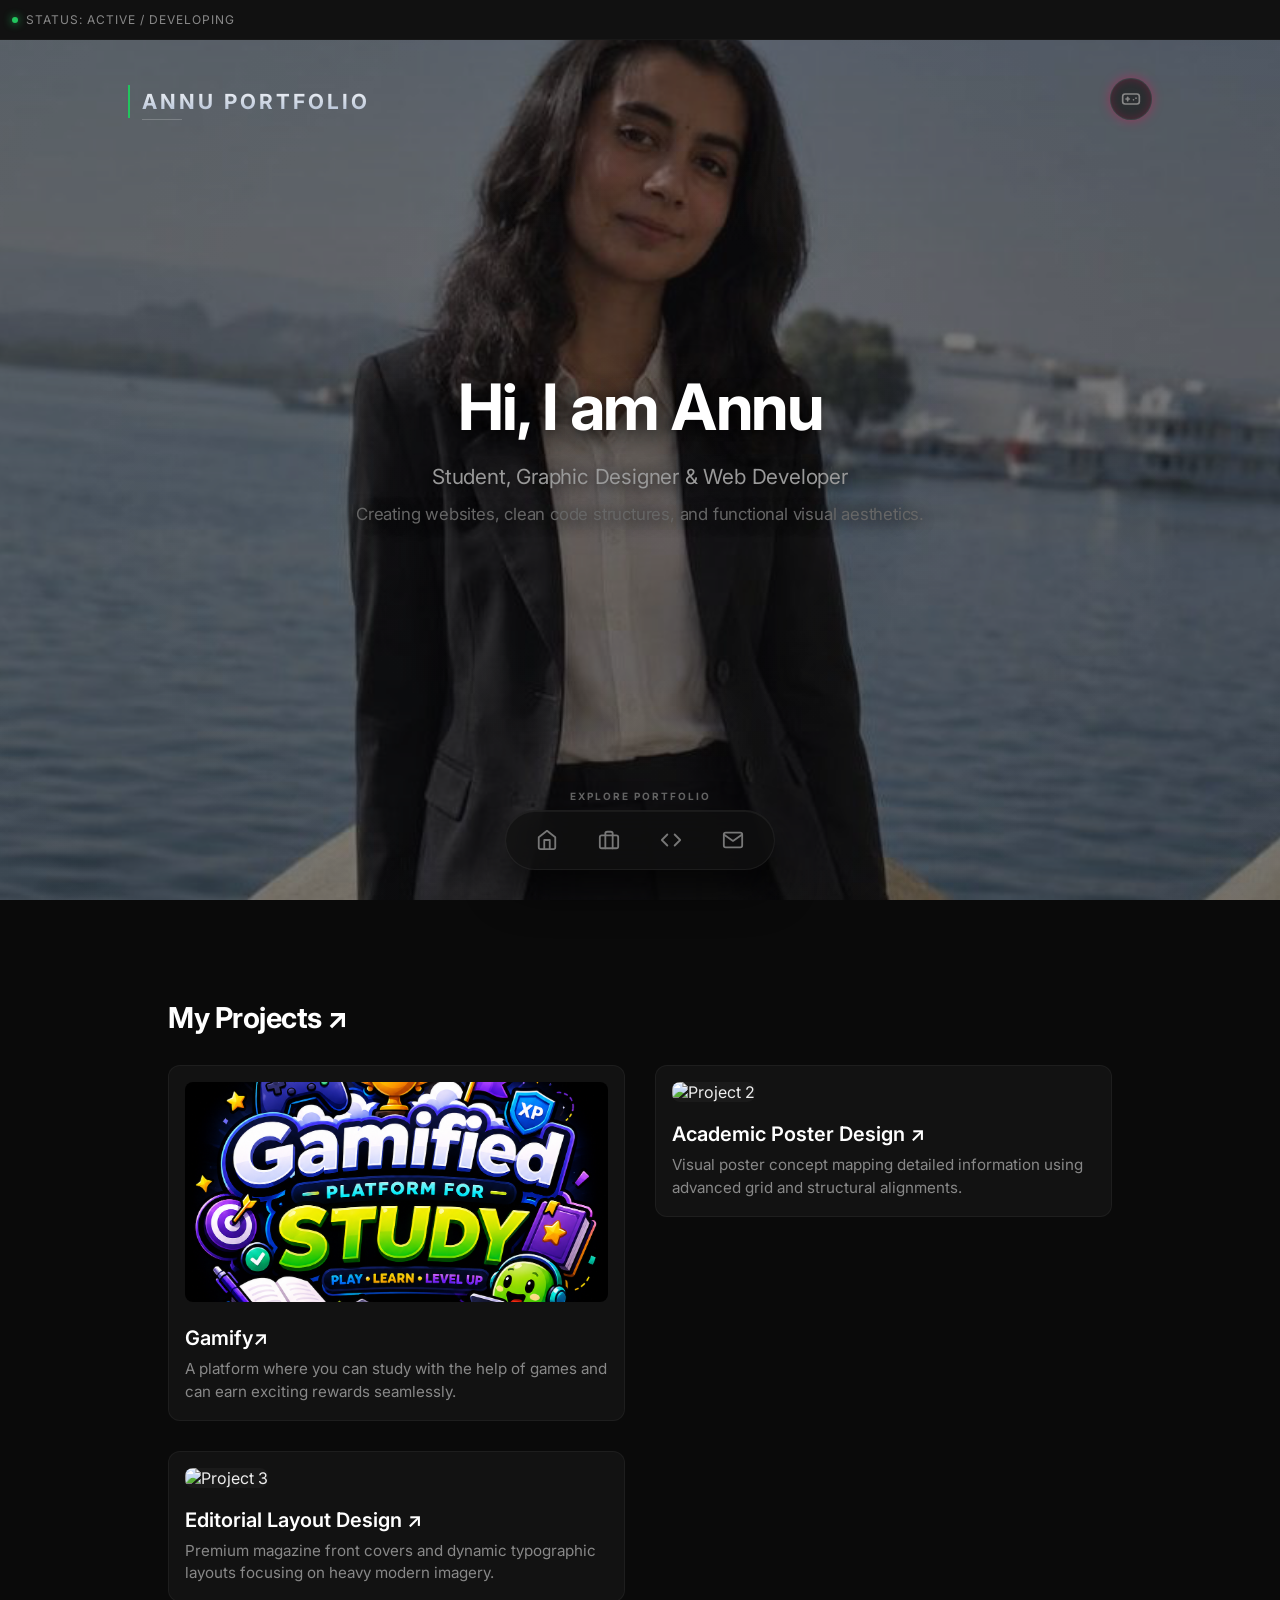
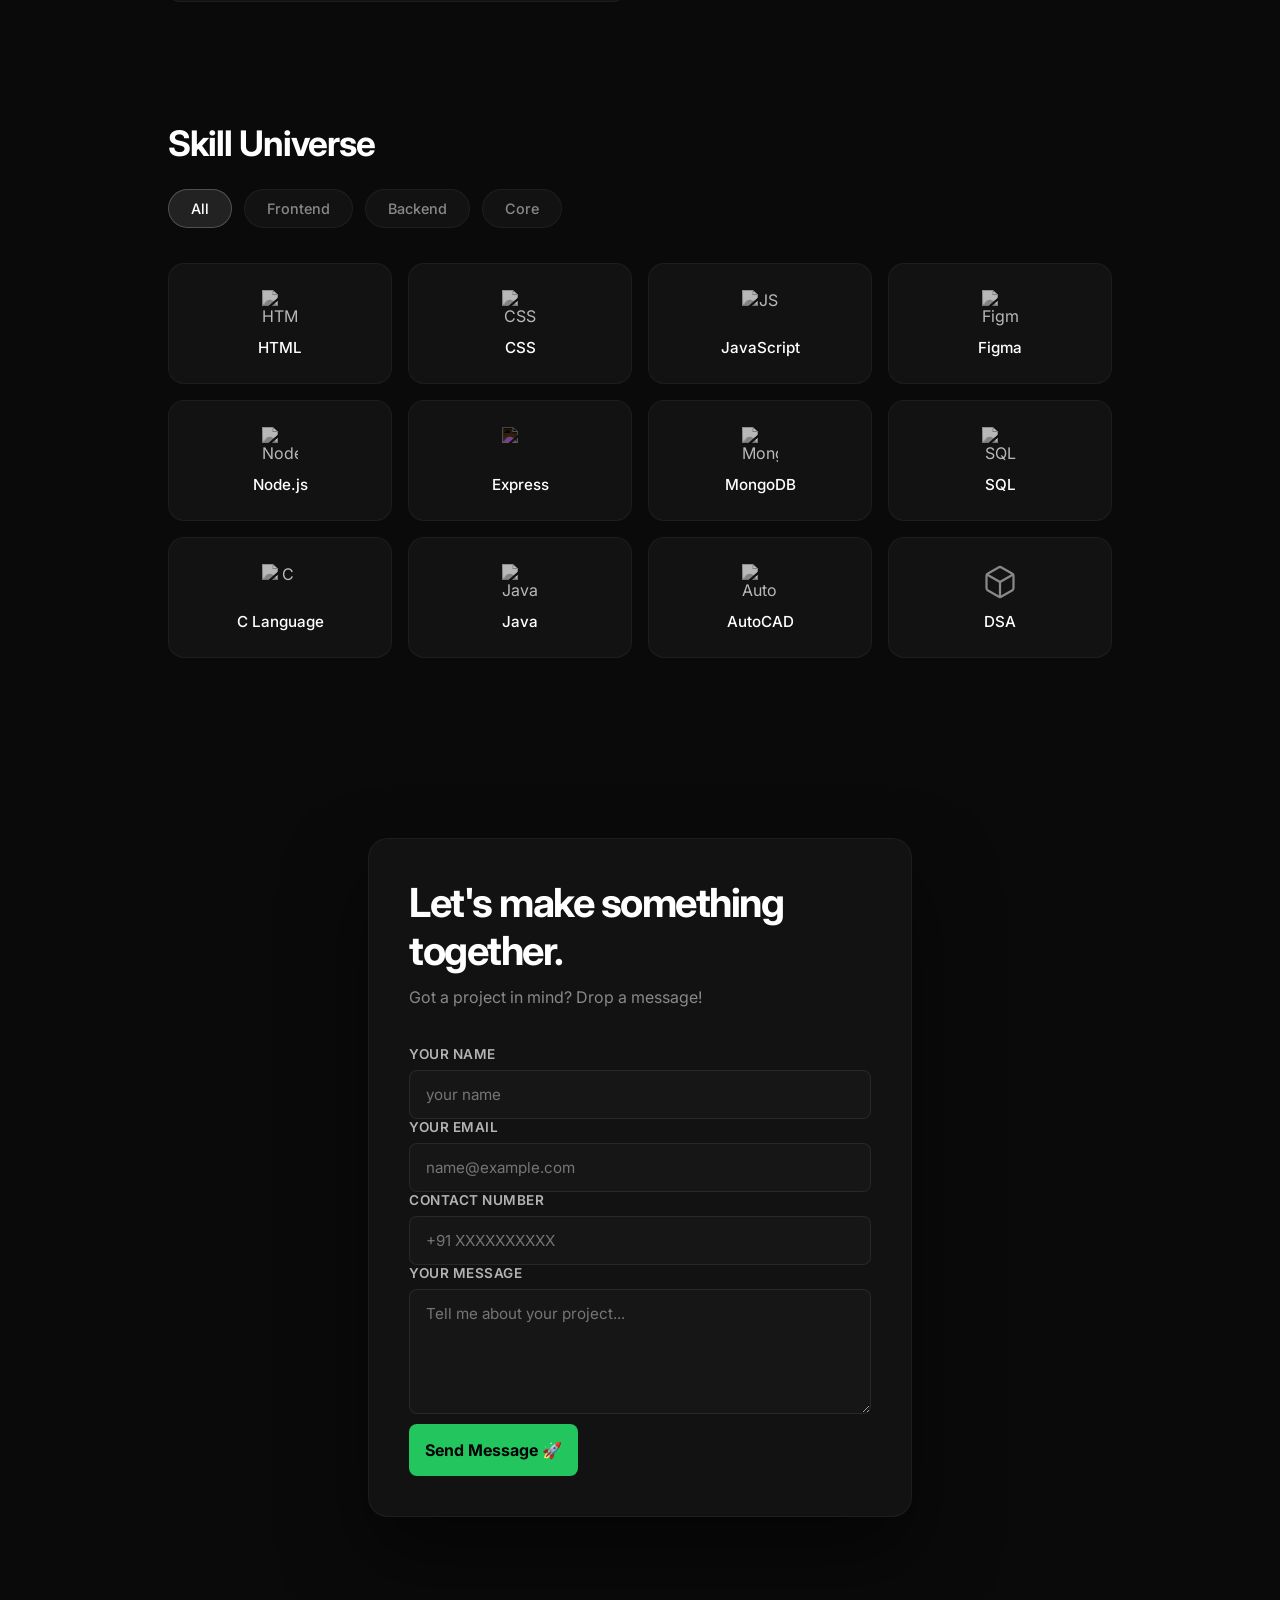
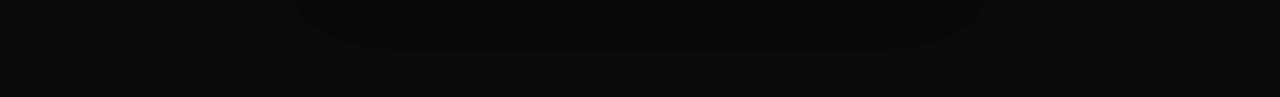
==== index.html @ 2ffa81cf "Add files via upload" ====
<!DOCTYPE html>
<html lang="en">
<head>
    <meta charset="UTF-8">
    <meta name="viewport" content="width=device-width, initial-scale=1.0">
    <title>Annu | Portfolio</title>
    <link rel="stylesheet" href="style.css">
    <link rel="stylesheet" href="https://cdn.jsdelivr.net/npm/devicon@2.14.0/devicon.min.css">
   
    <style>
        /* --- GOOGLE FONTS IMPORT (INTER + SHIVANSH STYLE CURVY ALEX BRUSH) --- */
        @import url('https://fonts.googleapis.com/css2?family=Inter:wght@300;400;500;600;700&family=Alex+Brush&display=swap');
        
        /* --- GLOBAL RESETS --- */
        html {
            scroll-behavior: smooth;
        }

        * {
            margin: 0;
            padding: 0;
            box-sizing: border-box;
            font-family: 'Inter', -apple-system, BlinkMacSystemFont, "Segoe UI", Roboto, sans-serif !important;
            transition: font-family 0.25s ease, text-shadow 0.25s ease, color 0.2s ease;
        }

        body {
            background-color: #0a0a0a; 
            color: #ededed;
            padding-bottom: 100px; 
            -webkit-font-smoothing: antialiased;
            overflow-x: hidden;
        }

        /* ==========================================================================
           MAGICAL SHIVANSH CURVY & COLOURFUL STYLE OVERRIDE (ACTIVE ON TAP)
           ========================================================================== */
        body.game-mode-active * {
            font-family: 'Alex Brush', cursive !important;
        }

        /* Titles / Headings transformation */
        body.game-mode-active h1, 
        body.game-mode-active h2, 
        body.game-mode-active h3,
        body.game-mode-active .logo,
        body.game-mode-active .project-title,
        body.game-mode-active .universe-title {
            font-size: 4.5rem !important; 
            font-weight: 400 !important;
            line-height: 1.4 !important; 
            color: #fff !important;
            padding-bottom: 10px; 
            text-shadow: 
                -3px -3px 0px #ff0055, 
                3px 3px 0px #00ffcc,
                0 0 15px rgba(255, 0, 85, 0.6) !important;
        }

        /* Paragraphs and secondary words text glow layout */
        body.game-mode-active p,
        body.game-mode-active span,
        body.game-mode-active a,
        body.game-mode-active label {
            font-size: 2rem !important;
            color: #00ffcc !important;
            text-shadow: 0 0 8px rgba(0, 255, 204, 0.7) !important;
        }

        /* Box matrices adaptation */
        body.game-mode-active .card,
        body.game-mode-active .skill-card,
        body.game-mode-active .contact-container {
            border-color: #ff0055 !important;
            box-shadow: 0 0 20px rgba(255, 0, 85, 0.3) !important;
        }

        body.game-mode-active .game-toggle-btn {
            color: #ff0055 !important;
            border-color: #ff0055 !important;
            box-shadow: 0 0 15px #ff0055 !important;
        }

        /* --- SYSTEM STATUS BAR --- */
        .status-bar {
            width: 100%;
            padding: 12px;
            background: #111;
            text-align: center;
            font-size: 0.75rem;
            letter-spacing: 1px;
            border-bottom: 1px solid rgba(255,255,255,0.03);
            position: absolute;
            top: 0;
            left: 0;
            z-index: 9999;
        }

        .status-active {
            display: inline-flex;
            align-items: center;
            gap: 8px;
            color: #888;
        }

        .pulse-dot {
            width: 6px;
            height: 6px;
            background: #22c55e;
            border-radius: 50%;
            box-shadow: 0 0 8px #22c55e;
        }

        /* --- ONLY LOGO HEADER --- */
        .top-header {
            position: absolute; 
            top: 65px; 
            left: 0;
            width: 100%;
            padding: 20px 10%;
            z-index: 9998;
            pointer-events: none; 
        }

        /* NEW STYLE: Brutalist Neo-Acid (Ultra High-End Premium) */
        .logo {
            pointer-events: auto;
            display: inline-block;
            font-size: 1.3rem;
            font-weight: 700;
            letter-spacing: 3px;
            text-transform: uppercase;
            color: #ffffff;
            background: linear-gradient(180deg, #ffffff 0%, #a3b3cc 100%);
            -webkit-background-clip: text;
            -webkit-text-fill-color: transparent;
            padding: 4px 12px;
            border-left: 2px solid #22c55e; 
            position: relative;
        }

        .logo::after {
            content: '';
            position: absolute;
            bottom: -2px;
            left: 12px;
            width: 40px;
            height: 1px;
            background: rgba(255,255,255,0.2);
        }

        /* --- FLOATING CONTROLLER TOGGLE --- */
        .game-toggle-btn {
            position: fixed; 
            top: 78px; 
            right: 10%;
            background: rgba(18, 18, 18, 0.6);
            border: 1px solid rgba(255, 255, 255, 0.08);
            color: #888;
            width: 42px;
            height: 42px;
            border-radius: 50%;
            display: flex;
            align-items: center;
            justify-content: center;
            font-size: 1.1rem;
            cursor: pointer;
            backdrop-filter: blur(12px);
            -webkit-backdrop-filter: blur(12px);
            z-index: 10001; 
            transition: all 0.2s cubic-bezier(0.16, 1, 0.3, 1);
        }

        .game-toggle-btn:hover, .game-toggle-btn.active-game {
            color: #a855f7; 
            border-color: rgba(168, 85, 247, 0.4);
            box-shadow: 0 0 15px rgba(168, 85, 247, 0.2);
            transform: scale(1.05);
        }

        /* --- APPLE/SHIVANSH STYLE BOTTOM DOCK NAVIGATION --- */
        .bottom-dock-nav {
            position: fixed;
            bottom: 30px;
            left: 50%;
            transform: translateX(-50%);
            display: flex;
            flex-direction: column;
            align-items: center;
            gap: 8px;
            z-index: 10000;
            width: auto;
        }

        .hover-text-indicator {
            font-size: 10px;
            text-transform: uppercase;
            letter-spacing: 2px;
            color: #666;
            font-weight: 700;
            transition: color 0.2s ease;
        }

        .dock-links-container {
            background: rgba(15, 15, 15, 0.75);
            border: 1px solid rgba(255, 255, 255, 0.06);
            backdrop-filter: blur(20px);
            -webkit-backdrop-filter: blur(20px);
            padding: 10px 22px;
            border-radius: 100px;
            display: flex;
            align-items: center;
            gap: 24px;
            box-shadow: 0 20px 40px rgba(0,0,0,0.7), inset 0 1px 0 rgba(255,255,255,0.05);
        }

        .dock-item {
            color: #777;
            text-decoration: none;
            display: flex;
            align-items: center;
            justify-content: center;
            transition: all 0.2s cubic-bezier(0.16, 1, 0.3, 1);
            width: 38px;
            height: 38px;
            border-radius: 50%;
        }

        .dock-item svg {
            width: 22px;
            height: 22px;
            fill: none;
            stroke: #777;
            stroke-width: 2;
            stroke-linecap: round;
            stroke-linejoin: round;
            transition: stroke 0.2s ease;
        }

        .dock-item:hover {
            background: rgba(255, 255, 255, 0.05);
            transform: translateY(-4px) scale(1.15);
        }

        .dock-item:hover svg { stroke: #fff; }

        /* --- NEW UPDATED FULL SCREEN HERO COMPONENT --- */
        .hero {
            display: flex;
            align-items: center;
            justify-content: center;
            text-align: center;
            width: 100%;
            height: 100vh; /* Takes full window screen before scrolling */
            padding: 0 20px;
            box-sizing: border-box;
            position: relative;
            background: radial-gradient(circle at center, #111111 0%, #0a0a0a 100%);
        }

        .hero-content {
            max-width: 800px;
            margin: 0 auto;
            display: flex;
            flex-direction: column;
            align-items: center;
        }

        .profile-img {
            width: 180px; /* Sightly bigger for full page impact */
            height: 180px;
            border-radius: 50%;
            object-fit: cover;
            border: 2px solid rgba(255, 255, 255, 0.1);
            margin-bottom: 30px;
            box-shadow: 0 25px 50px rgba(0,0,0,0.6);
        }

        .hero h1 {
            font-size: 4rem;
            font-weight: 700;
            letter-spacing: -1.5px;
            color: #fff;
            margin-bottom: 18px;
            line-height: 1.1;
        }

        .hero p {
            font-size: 1.3rem;
            color: #999;
            font-weight: 400;
            line-height: 1.6;
        }

        .sub-hero {
            margin-top: 8px;
            font-size: 1.05rem !important;
            color: #666 !important;
        }

        /* Scroll Down Visual Indicator Hint */
        .scroll-hint {
            position: absolute;
            bottom: 110px;
            font-size: 0.75rem;
            letter-spacing: 2px;
            color: #444;
            text-transform: uppercase;
            animation: bounceIndicator 2s infinite;
        }

        @keyframes bounceIndicator {
            0%, 20%, 50%, 80%, 100% { transform: translateY(0); }
            40% { transform: translateY(-6px); }
            60% { transform: translateY(-3px); }
        }

        /* --- PROJECT BLOCKS --- */
        h2 {
            font-size: 1.8rem;
            font-weight: 700;
            letter-spacing: -0.5px;
            color: #fff;
            margin-bottom: 30px;
        }

        .projects-section {
            padding: 100px 10% 60px 10%; /* Spacing adjusted for full screen transition */
            max-width: 1200px;
            margin: 0 auto;
        }

        .projects-grid {
            display: grid;
            grid-template-columns: repeat(auto-fit, minmax(300px, 1fr));
            gap: 30px;
            margin-top: 20px;
        }

        .card {
            background-color: #121212;
            border: 1px solid rgba(255, 255, 255, 0.05);
            border-radius: 12px;
            padding: 16px;
            transition: all 0.3s cubic-bezier(0.16, 1, 0.3, 1);
            cursor: pointer;
        }

        .card:hover {
            transform: translateY(-4px);
            border-color: rgba(255, 255, 255, 0.15);
            background-color: #161616;
            box-shadow: 0 30px 60px rgba(0,0,0,0.4);
        }

        .card-img {
            width: 100%;
            height: 220px;
            object-fit: cover;
            border-radius: 8px;
            margin-bottom: 20px;
            background-color: #1a1a1a;
        }

        .card h3 {
            font-size: 1.25rem;
            font-weight: 600;
            color: #fff;
            margin-bottom: 8px;
        }

        .card p {
            font-size: 0.95rem;
            color: #888;
            line-height: 1.5;
        }

        /* --- SKILL UNIVERSE SYSTEM --- */
        .skills-section {
            padding: 60px 10%;
            max-width: 1200px;
            margin: 0 auto 40px auto;
        }

        .universe-title {
            font-size: 2.2rem;
            font-weight: 700;
            color: #fff;
            margin-bottom: 25px;
            letter-spacing: -1px;
        }

        .skills-tabs {
            display: flex;
            gap: 12px;
            margin-bottom: 35px;
            flex-wrap: wrap;
        }

        .tab-btn {
            background-color: #121212;
            border: 1px solid rgba(255, 255, 255, 0.05);
            color: #888;
            padding: 10px 22px;
            font-size: 0.9rem;
            font-weight: 500;
            border-radius: 100px;
            cursor: pointer;
            transition: all 0.2s ease;
        }

        .tab-btn:hover, .tab-btn.active {
            color: #fff;
            background-color: rgba(255, 255, 255, 0.1);
            border-color: rgba(255, 255, 255, 0.2);
        }

        .skills-grid {
            display: grid;
            grid-template-columns: repeat(2, 1fr);
            gap: 16px;
        }

        @media (min-width: 768px) {
            .skills-grid { grid-template-columns: repeat(4, 1fr); }
        }

        .skill-card {
            background-color: #121212;
            border: 1px solid rgba(255, 255, 255, 0.05);
            border-radius: 16px;
            padding: 26px 16px;
            display: flex;
            flex-direction: column;
            align-items: center;
            justify-content: center;
            cursor: pointer;
            transition: all 0.3s cubic-bezier(0.16, 1, 0.3, 1);
            text-align: center;
            overflow: hidden;
        }

        .skill-card:hover {
            background-color: #161616;
            border-color: rgba(255, 255, 255, 0.15);
            transform: translateY(-2px);
        }

        .card-main-content {
            display: flex;
            flex-direction: column;
            align-items: center;
            gap: 12px;
        }

        .skill-card img, .skill-card svg {
            width: 36px;
            height: 36px;
            object-fit: contain;
            opacity: 0.7;
            filter: grayscale(100%) brightness(1.2);
            transition: all 0.2s ease;
        }

        .skill-card:hover img, .skill-card:hover svg {
            opacity: 1;
            filter: grayscale(0%) brightness(1);
        }

        .skill-card span {
            color: #fff;
            font-size: 0.95rem;
            font-weight: 500;
        }

        .skill-inline-info {
            max-height: 0;
            opacity: 0;
            font-size: 0.8rem;
            color: #aaa;
            line-height: 1.5;
            margin-top: 0;
            transition: all 0.3s cubic-bezier(0.16, 1, 0.3, 1);
            pointer-events: none;
            overflow: hidden;
        }

        .skill-card.active-info {
            border-color: #22c55e !important;
            background-color: #141414;
        }

        .skill-card.active-info .skill-inline-info {
            max-height: 80px;
            opacity: 1;
            margin-top: 15px;
        }

        /* --- MATRIX CONTACT FORM --- */
        .contact-section {
            padding: 80px 10%;
            max-width: 800px;
            margin: 0 auto;
        }

        .contact-container {
            background-color: #121212;
            border: 1px solid rgba(255, 255, 255, 0.05);
            border-radius: 20px;
            padding: 40px;
            box-shadow: 0 40px 80px rgba(0,0,0,0.5);
        }

        .contact-title {
            font-size: 2.5rem;
            font-weight: 700;
            color: #fff;
            letter-spacing: -1.5px;
            margin-bottom: 10px;
            line-height: 1.2;
        }

        .contact-subtitle {
            font-size: 1rem;
            color: #888;
            margin-bottom: 35px;
            line-height: 1.6;
        }

        .contact-form {
            display: flex;
            flex-direction: column;
            gap: 20px;
        }

        .input-group {
            display: flex;
            flex-direction: column;
            gap: 8px;
        }

        .input-group label {
            font-size: 0.85rem;
            font-weight: 600;
            color: #b3b3b3;
            letter-spacing: 0.5px;
            text-transform: uppercase;
        }

        .input-group input, 
        .input-group textarea {
            background-color: #161616;
            border: 1px solid rgba(255, 255, 255, 0.08);
            border-radius: 8px;
            padding: 14px 16px;
            color: #fff;
            font-size: 0.95rem;
            transition: all 0.2s ease;
            outline: none;
        }

        .submit-btn {
            background-color: #22c55e;
            color: #000;
            border: none;
            padding: 16px;
            font-size: 1rem;
            font-weight: 700;
            border-radius: 8px;
            cursor: pointer;
            transition: all 0.2s ease;
            margin-top: 10px;
        }

        /* ==========================================================================
           EXACT INTERACTIVE POPUP OVERLAY LAYOUT
           ========================================================================== */
        #customCyberOverlay {
            position: fixed;
            top: 0;
            left: 0;
            width: 100%;
            height: 100%;
            background: rgba(5, 5, 5, 0.93);
            backdrop-filter: blur(15px);
            -webkit-backdrop-filter: blur(15px);
            z-index: 100000;
            display: flex;
            align-items: center;
            justify-content: center;
            opacity: 0;
            pointer-events: none;
            transition: opacity 0.4s cubic-bezier(0.16, 1, 0.3, 1);
        }

        #customCyberOverlay.show-popup {
            opacity: 1;
            pointer-events: auto;
        }

        .cyber-box {
            background: #0d0d0d;
            border: 2.5px solid #00ffcc;
            border-radius: 28px;
            padding: 45px 30px;
            max-width: 500px;
            width: 90%;
            text-align: center;
            box-shadow: 0 0 35px rgba(0, 255, 204, 0.3);
            transform: scale(0.85);
            transition: transform 0.4s cubic-bezier(0.175, 0.885, 0.32, 1.275);
        }

        #customCyberOverlay.show-popup .cyber-box {
            transform: scale(1);
        }

        .cyber-box h2 {
            font-size: 2.2rem !important;
            font-weight: 800 !important;
            letter-spacing: 1px !important;
            color: #fff !important;
            margin-bottom: 12px;
            text-shadow: 0 0 10px rgba(255,255,255,0.2);
        }

        .cyber-desc {
            font-size: 0.9rem !important;
            color: #bbb !important;
            letter-spacing: 0.5px !important;
            margin-bottom: 25px;
            line-height: 1.5;
            text-transform: uppercase;
        }

        .cyber-metrics {
            display: flex;
            flex-direction: column;
            gap: 12px;
            margin-bottom: 35px;
            font-weight: 700;
            font-size: 0.95rem !important;
            letter-spacing: 1px;
        }

        .cyber-btn {
            background: #ffffff;
            color: #000000;
            border: none;
            padding: 14px 40px;
            font-size: 0.85rem !important;
            font-weight: 700 !important;
            text-transform: uppercase;
            letter-spacing: 1.5px;
            border-radius: 50px;
            cursor: pointer;
            box-shadow: 0 4px 15px rgba(255,255,255,0.1);
            transition: all 0.2s ease;
        }

        .cyber-btn:hover {
            background: linear-gradient(135deg, #ff0055, #00ffcc);
            color: #fff !important;
            box-shadow: 0 0 20px #ff0055;
            transform: translateY(-2px);
        }

        /* ==========================================================================
           MOBILE RESPONSIVE FIXES
           ========================================================================== */
        @media (max-width: 768px) {
            .cyber-box h2 { font-size: 1.75rem !important; }
            .cyber-box { padding: 30px 20px; }

            .hero h1 { font-size: 2.5rem; }
            .hero p { font-size: 1.1rem; }

            body.game-mode-active h1, 
            body.game-mode-active h2, 
            body.game-mode-active h3,
            body.game-mode-active .project-title,
            body.game-mode-active .universe-title {
                font-size: 2.8rem !important; 
                line-height: 1.4 !important;
            }

            body.game-mode-active .logo {
                font-size: 2.2rem !important; 
                line-height: 1.4 !important;
                border: none !important;
                background: none !important;
                -webkit-text-fill-color: initial !important;
                color: #fff !important;
                text-shadow: -1.5px -1.5px 0px #ff0055, 1.5px 1.5px 0px #00ffcc !important;
            }

            body.game-mode-active p,
            body.game-mode-active span,
            body.game-mode-active a,
            body.game-mode-active label {
                font-size: 1.2rem !important;
            }

            .top-header {
                position: absolute !important;
                top: 35px; 
                padding: 15px 6%;
            }

            .game-toggle-btn {
                position: fixed !important;
                top: 45px !important; 
                right: 6% !important;
                width: 38px !important;
                height: 38px !important;
                font-family: inherit !important;
            }
        }
    </style>
</head>
<body>

    <!-- === SYSTEM HIGH-OCTANE OVERLAY POPUP CONTAINER === -->
    <div id="customCyberOverlay">
        <div class="cyber-box">
            <h2>GAME MODE: ON</h2>
            <p class="cyber-desc">🚀 System Injected With High-Octane Aesthetics</p>
            <div class="cyber-metrics">
                <span style="color: #ff0055;">HP: 100%</span>
                <span style="color: #00ffcc;">MANA: 99%</span>
                <span style="color: #ffcc00;">SKILL LEVEL: MAX</span>
            </div>
            <button class="cyber-btn" id="overlayCloseBtn">LETS ENTER IN GAME MODE 🚀</button>
        </div>
    </div>

    <div class="status-bar">
        <div class="status-active">
            <span class="pulse-dot"></span>
            STATUS: ACTIVE / DEVELOPING
        </div>
    </div>

    <!-- LOGO CONTAINER -->
    <div class="top-header">
        <div class="logo">Annu Portfolio</div>
    </div>

    <!-- INDEPENDENT FLOATING BUTTON -->
    <button class="game-toggle-btn" id="gameToggle">
        <svg viewBox="0 0 24 24" style="width:20px; height:20px; fill:none; stroke:currentColor; stroke-width:2; stroke-linecap:round; stroke-linejoin:round;">
            <line x1="6" y1="12" x2="10" y2="12"></line>
            <line x1="8" y1="10" x2="8" y2="14"></line>
            <line x1="15" y1="13" x2="15.01" y2="13"></line>
            <line x1="18" y1="11" x2="18.01" y2="11"></line>
            <rect x="2" y="6" width="20" height="12" rx="3"></rect>
        </svg>
    </button>

    <nav class="bottom-dock-nav">
        <div class="hover-text-indicator" id="dockIndicator">EXPLORE PORTFOLIO</div>
        <div class="dock-links-container">
            <a href="#about" data-name="Home" class="dock-item">
                <svg viewBox="0 0 24 24">
                    <path d="M3 9l9-7 9 7v11a2 2 0 0 1-2 2H5a2 2 0 0 1-2-2z"></path>
                    <polyline points="9 22 9 12 15 12 15 22"></polyline>
                </svg>
            </a>
            <a href="#projects" data-name="Projects" class="dock-item">
                <svg viewBox="0 0 24 24">
                    <rect x="2" y="7" width="20" height="14" rx="2" ry="2"></rect>
                    <path d="M16 21V5a2 2 0 0 0-2-2h-4a2 2 0 0 0-2 2v16"></path>
                </svg>
            </a>
            <a href="#skills" data-name="Skills" class="dock-item">
                <svg viewBox="0 0 24 24">
                    <polyline points="16 18 22 12 16 6"></polyline>
                    <polyline points="8 6 2 12 8 18"></polyline>
                </svg>
            </a>
            <a href="#contact" data-name="Contact" class="dock-item">
                <svg viewBox="0 0 24 24">
                    <path d="M4 4h16c1.1 0 2 .9 2 2v12c0 1.1-.9 2-2 2H4c-1.1 0-2-.9-2-2V6c0-1.1.9-2 2-2z"></path>
                    <polyline points="22,6 12,13 2,6"></polyline>
                </svg>
            </a>
        </div>
    </nav>

    <!-- cool STYLE FULL-BLEED IMAGE HERO SPLASH -->
<header class="hero" id="about">
    <!-- Aapki poori photo -->
    <img src="annu.png" alt="Annu" class="hero-bg-img">

    <!-- Photo ke upar aane wali info -->
    <div class="hero-content">
        <h1>Hi, I am Annu</h1>
        <p>Student, Graphic Designer & Web Developer</p>
        <p class="sub-hero">Creating websites, clean code structures, and functional visual aesthetics.</p>
    </div>
</header>

    <section class="projects-section" id="projects">
        <h2>My Projects ↗</h2>
        <div class="projects-grid">
            <a href="project_detail.html" style="text-decoration: none; color: inherit;">
                <div class="card">
                    <img src="gamified.png" alt="Project 1" class="card-img">
                    <h3 class="project-title">Gamify↗</h3>
                    <p>A platform where you can study with the help of games and can earn exciting rewards seamlessly.</p>
                </div>
            </a>
            <a href="poster_detail.html" style="text-decoration: none; color: inherit;">
                <div class="card">
                    <img src="images/gamified.png" alt="Project 2" class="card-img">
                    <h3 class="project-title">Academic Poster Design ↗</h3>
                    <p>Visual poster concept mapping detailed information using advanced grid and structural alignments.</p>
                </div>
            </a>
            <a href="editorial-detail.html" style="text-decoration: none; color: inherit;">
                <div class="card">
                    <img src="images/project2.png" alt="Project 3" class="card-img">
                    <h3 class="project-title">Editorial Layout Design ↗</h3>
                    <p>Premium magazine front covers and dynamic typographic layouts focusing on heavy modern imagery.</p>
                </div>
            </a>
        </div>
    </section>

    <section class="skills-section" id="skills">
        <h2 class="universe-title">Skill Universe</h2>
        <div class="skills-tabs">
            <button class="tab-btn active" onclick="filterUniverse('all')">All</button>
            <button class="tab-btn" onclick="filterUniverse('frontend')">Frontend</button>
            <button class="tab-btn" onclick="filterUniverse('backend')">Backend</button>
            <button class="tab-btn" onclick="filterUniverse('core')">Core</button>
        </div>

        <div class="skills-grid" id="skillsGrid">
            <div class="skill-card frontend" onclick="toggleCardInfo(this)">
                <div class="card-main-content">
                    <img src="https://cdn.jsdelivr.net/gh/devicons/devicon/icons/html5/html5-original.svg" alt="HTML">
                    <span>HTML</span>
                </div>
                <div class="skill-inline-info">Mastered semantic structures, modern web forms, and accessibility standards.</div>
            </div>
            <div class="skill-card frontend" onclick="toggleCardInfo(this)">
                <div class="card-main-content">
                    <img src="https://cdn.jsdelivr.net/gh/devicons/devicon/icons/css3/css3-original.svg" alt="CSS">
                    <span>CSS</span>
                </div>
                <div class="skill-inline-info">Expertise in responsive layouts using Flexbox, CSS Grid, and custom animations.</div>
            </div>
            <div class="skill-card frontend" onclick="toggleCardInfo(this)">
                <div class="card-main-content">
                    <img src="https://cdn.jsdelivr.net/gh/devicons/devicon/icons/javascript/javascript-original.svg" alt="JS">
                    <span>JavaScript</span>
                </div>
                <div class="skill-inline-info">Deep logic in modern ES6+, DOM manipulation, and asynchronous APIs.</div>
            </div>
            <div class="skill-card frontend" onclick="toggleCardInfo(this)">
                <div class="card-main-content">
                    <img src="https://cdn.jsdelivr.net/gh/devicons/devicon/icons/figma/figma-original.svg" alt="Figma">
                    <span>Figma</span>
                </div>
                <div class="skill-inline-info">Proficient in UI/UX wireframing, component libraries, and prototypes.</div>
            </div>
            <div class="skill-card backend" onclick="toggleCardInfo(this)">
                <div class="card-main-content">
                    <img src="https://cdn.jsdelivr.net/gh/devicons/devicon/icons/nodejs/nodejs-original.svg" alt="NodeJS">
                    <span>Node.js</span>
                </div>
                <div class="skill-inline-info">Building highly scalable, asynchronous server-side web applications.</div>
            </div>
            <div class="skill-card backend" onclick="toggleCardInfo(this)">
                <div class="card-main-content">
                    <img src="https://cdn.jsdelivr.net/gh/devicons/devicon/icons/express/express-original.svg" alt="Express" style="filter: invert(1);">
                    <span>Express</span>
                </div>
                <div class="skill-inline-info">Developing robust RESTful APIs, routing configurations, and middleware.</div>
            </div>
            <div class="skill-card backend" onclick="toggleCardInfo(this)">
                <div class="card-main-content">
                    <img src="https://cdn.jsdelivr.net/gh/devicons/devicon/icons/mongodb/mongodb-original.svg" alt="MongoDB">
                    <span>MongoDB</span>
                </div>
                <div class="skill-inline-info">Designing NoSQL schema models and handling large data aggregations.</div>
            </div>
            <div class="skill-card backend" onclick="toggleCardInfo(this)">
                <div class="card-main-content">
                    <img src="https://cdn.jsdelivr.net/gh/devicons/devicon/icons/mysql/mysql-original.svg" alt="SQL">
                    <span>SQL</span>
                </div>
                <div class="skill-inline-info">Writing complex relational queries, tables joins, and schema constraints.</div>
            </div>
            <div class="skill-card core" onclick="toggleCardInfo(this)">
                <div class="card-main-content">
                    <img src="https://cdn.jsdelivr.net/gh/devicons/devicon/icons/c/c-original.svg" alt="C">
                    <span>C Language</span>
                </div>
                <div class="skill-inline-info">Strong grip on low-level memory management, allocation, and pointers.</div>
            </div>
            <div class="skill-card core" onclick="toggleCardInfo(this)">
                <div class="card-main-content">
                    <img src="https://cdn.jsdelivr.net/gh/devicons/devicon/icons/java/java-original.svg" alt="Java">
                    <span>Java</span>
                </div>
                <div class="skill-inline-info">Solid foundation in Object-Oriented Programming (OOP) architectures.</div>
            </div>
            <div class="skill-card core" onclick="toggleCardInfo(this)">
                <div class="card-main-content">
                    <img src="https://img.icons8.com/color/48/autodesk-autocad.png" alt="AutoCAD">
                    <span>AutoCAD</span>
                </div>
                <div class="skill-inline-info">Engineering 2D drafting models, mechanical layouts, and blueprint designs.</div>
            </div>
            <div class="skill-card core" onclick="toggleCardInfo(this)">
                <div class="card-main-content">
                    <svg xmlns="http://www.w3.org/2000/svg" viewBox="0 0 24 24" class="dsa-icon" style="fill: none; stroke: #22c55e; stroke-width: 1.5; stroke-linecap: round; stroke-linejoin: round;">
                        <path d="M21 16V8a2 2 0 0 0-1-1.73l-7-4a2 2 0 0 0-2 0l-7 4A2 2 0 0 0 3 8v8a2 2 0 0 0 1 1.73l7 4a2 2 0 0 0 2 0l7-4A2 2 0 0 0 21 16z"></path>
                        <polyline points="3.27 6.96 12 12.01 20.73 6.96"></polyline>
                        <line x1="12" y1="22.08" x2="12" y2="12"></line>
                    </svg>
                    <span>DSA</span>
                </div>
                <div class="skill-inline-info">Implementing optimal data structures and efficient time-complexity algorithms.</div>
            </div>
        </div>
    </section>
    <script>
function filterUniverse(category) {
    // 1. Saare skill cards ko select karo
    const cards = document.querySelectorAll('.skill-card');
    
    cards.forEach(card => {
        // Agar 'all' clicked hai toh sab dikhao, nahi toh sirf match hone wali category dikhao
        if (category === 'all') {
            card.style.setProperty('display', 'flex', 'important');
        } else if (card.classList.contains(category)) {
            card.style.setProperty('display', 'flex', 'important');
        } else {
            card.style.setProperty('display', 'none', 'important');
        }
    });

    // 2. Buttons ka active class change karne ke liye
    const buttons = document.querySelectorAll('.tab-btn');
    buttons.forEach(btn => btn.classList.remove('active'));
    
    // Jis button par click hua use active dikhane ke liye
    const clickedBtn = event.currentTarget;
    if (clickedBtn) clickedBtn.classList.add('active');
}
</script>

    <section class="contact-section" id="contact">
        
<form class="contact-form" action="https://formspree.io/f/xkoayokq" method="POST">
        <div class="contact-container">
            <h2 class="contact-title">Let's make something together.</h2>
            <p class="contact-subtitle">Got a project in mind? Drop a message!</p>
            
            <form id="myContactForm" class="contact-form">
                <div class="input-group">
                    <label for="name">Your Name</label>
                    <input type="text" id="name" name="name" placeholder="your name" required>
                </div>
                
                <div class="input-group">
                    <label for="email">Your Email</label>
                    <input type="email" id="email" name="_replyto" placeholder="name@example.com" required>
                </div>

                <div class="input-group">
                    <label for="phone">Contact Number</label>
                    <input type="tel" id="phone" name="phone" placeholder="+91 XXXXXXXXXX">
                </div>
                
                <div class="input-group">
                    <label for="message">Your message</label>
                    <textarea id="message" name="message" rows="5" placeholder="Tell me about your project..." required></textarea>
                </div>
                
                <button type="submit" class="submit-btn">Send Message 🚀</button>
            </form>
        </div>

        <div id="successModal" style="display: none; position: fixed; top: 0; left: 0; width: 100%; height: 100%; background: rgba(0,0,0,0.85); z-index: 10000; align-items: center; justify-content: center;">
            <div style="background: #121212; border: 1px solid #22c55e; padding: 40px 30px; border-radius: 20px; text-align: center; max-width: 400px; width: 90%; box-shadow: 0 10px 30px rgba(34, 197, 94, 0.2); transform: scale(0.9); transition: all 0.3s ease;">
                <div style="font-size: 50px; margin-bottom: 15px;">🎉</div>
                <h3 style="color: #fff; font-size: 1.8rem; margin-bottom: 10px; font-weight: 700;">Congratulations!</h3>
                <p style="color: #aaa; font-size: 0.95rem; margin-bottom: 25px; line-height: 1.6;">Your message has been successfully sent. Annu will get back to you shortly!</p>
                <button onclick="closeModal()" style="background: #22c55e; color: #000; border: none; padding: 12px 30px; font-size: 1rem; font-weight: bold; border-radius: 50px; cursor: pointer; width: 100%; transition: 0.2s;">Awesome 🚀</button>
            </div>
        </div>
    </section>

    <!-- === INTERACTIVE SCRIPTS === -->
    <script>
        document.addEventListener("DOMContentLoaded", () => {
            const gameToggle = document.getElementById("gameToggle");
            const customOverlay = document.getElementById("customCyberOverlay");
            const overlayCloseBtn = document.getElementById("overlayCloseBtn");

            // --- EDITED GAME TOGGLE (DIRECT CHANGE NO POPUP) ---
            function executeGameToggle() {
                const isAlreadyOn = document.body.classList.contains("game-mode-active");

                if (!isAlreadyOn) {
                    // Ab click karte hi bina popup ke direct game mode active hoga
                    document.body.classList.add("game-mode-active");
                    gameToggle.classList.add("active-game");
                } else {
                    document.body.classList.remove("game-mode-active");
                    gameToggle.classList.remove("active-game");
                }
            }

            if (gameToggle) {
                gameToggle.addEventListener("click", executeGameToggle);
            }

            if (overlayCloseBtn) {
                overlayCloseBtn.addEventListener("click", () => {
                    customOverlay.classList.remove("show-popup");
                    document.body.style.overflow = "auto"; 
                    document.body.classList.add("game-mode-active");
                    gameToggle.classList.add("active-game");
                });
            }

            const dockIndicator = document.getElementById("dockIndicator");
            const dockItems = document.querySelectorAll(".dock-item");

            dockItems.forEach(item => {
                const showName = () => {
                    dockIndicator.innerText = item.getAttribute("data-name");
                    dockIndicator.style.color = "#22c55e"; 
                };
                const resetName = () => {
                    dockIndicator.innerText = "EXPLORE PORTFOLIO";
                    dockIndicator.style.color = "#666";
                };
                item.addEventListener("mouseenter", showName);
                item.addEventListener("mouseleave", resetName);
            });
        });

        function toggleCardInfo(cardElement) {
            cardElement.classList.toggle('active-info');
        }
    </script>
    <script>
    const form = document.querySelector('.contact-form');
    const overlay = document.getElementById('customCyberOverlay');
    const overlayTitle = overlay.querySelector('h2');
    const overlayDesc = overlay.querySelector('.cyber-desc');
    const overlayMetrics = overlay.querySelector('.cyber-metrics');
    const overlayBtn = document.getElementById('overlayCloseBtn');

    form.addEventListener('submit', async (e) => {
        e.preventDefault(); // Page reload hone se rokega

        // ⚠️ APNI REAL FORMSPREE ID YAHA DALO
        const formspreeEndpoint = "https://formspree.io/f/xkoayokq"; 

        const formData = new FormData(form);

        try {
            const response = await fetch(formspreeEndpoint, {
                method: 'POST',
                body: formData,
                headers: { 'Accept': 'application/json' }
            });

            if (response.ok) {
                // Form clear karne ke liye
                form.reset();
                
                // POPUP TEXT UPDATE (Ab HP, MANA, SKILL LEVEL hat chuke hain)
                overlayTitle.innerText = "Sent SUCCESSFully";
                overlayTitle.style.color = "#00ffcc";
                overlayDesc.innerText = "🚀  We Will get back to you soon";
                
                // Humne metrics wala box khali karke bas ek neat success status daal diya hai
                overlayMetrics.innerHTML = `
                    <span style="color: #22c55e; font-size: 1rem;">[ Thankyou ! ]</span>
                `;
                
                overlayBtn.innerText = "RETURN";
                
                // Popup open hoga
                overlay.classList.add('show-popup');
            } else {
                alert("Formspree ID galat hai bro, ek baar check karo!");
            }
        } catch (error) {
            alert("Network error! Transmission failed.");
        }
    });

    // Close button logic
    overlayBtn.addEventListener('click', () => {
        overlay.classList.remove('show-popup');
    });
</script>
</body>
</html>
---- style.css ----
/* ==========================================================================
1. GOOGLE FONTS & GLOBAL RESET
   ========================================================================== */
@import url('https://fonts.googleapis.com/css2?family=Inter:wght@300;400;500;600;700&family=Orbitron:wght@500;700;900&display=swap');

html {
    scroll-behavior: smooth;
}

* {
    margin: 0;
    padding: 0;
    box-sizing: border-box;
    font-family: 'Inter', -apple-system, BlinkMacSystemFont, "Segoe UI", Roboto, Helvetica, Arial, sans-serif !important;
    transition: font-family 0.3s ease, background-color 0.4s ease, border-color 0.4s ease;
}

/* ==========================================================================
   GAME MODE ACTIVE HONE PAR DYNAMIC FONTS & THEME CHANGES (RHODANIEN OVERRIDE)
   ========================================================================== */
body.game-mode-active * {
    font-family: 'Orbitron', 'Courier New', monospace !important;
}

body.game-mode-active {
    background-color: #030303 !important;
}

body.game-mode-active h1, 
body.game-mode-active h2, 
body.game-mode-active .logo {
    background: linear-gradient(to right, #ff0055, #a855f7, #00ffcc);
    -webkit-background-clip: text;
    -webkit-text-fill-color: transparent;
    text-shadow: 0 0 10px rgba(255, 0, 85, 0.2);
}

body.game-mode-active .card, 
body.game-mode-active .skill-card, 
body.game-mode-active .contact-container {
    border-color: rgba(168, 85, 247, 0.3) !important;
    box-shadow: 0 0 20px rgba(168, 85, 247, 0.15), inset 0 0 10px rgba(0, 255, 204, 0.05) !important;
    background-color: #080808 !important;
}

body {
    background-color: #0a0a0a; 
    color: #ededed;
    padding-top: 0;
    -webkit-font-smoothing: antialiased;
    -moz-osx-font-smoothing: grayscale;
    overflow-x: hidden;
}

/* ==========================================================================
   2. SYSTEM STATUS BAR & NAVIGATION (SHIVANSH STYLE RESIZE)
   ========================================================================== */
.status-bar {
    background-color: #121212;
    border-bottom: 1px solid rgba(255, 255, 255, 0.05);
    padding: 10px 10%;
    display: flex;
    justify-content: space-between;
    font-size: 11px;
    letter-spacing: 1px;
}

.status-active {
    display: flex;
    align-items: center;
    gap: 8px;
    color: #888;
}

.pulse-dot {
    width: 6px;
    height: 6px;
    background-color: #22c55e;
    border-radius: 50%;
    box-shadow: 0 0 8px #22c55e;
}

/* --- PREMIUM NAVBAR STICKY CONTAINER --- */
.navbar {
    position: sticky;
    top: 0;
    width: 100%;
    background-color: rgba(10, 10, 10, 0.75); 
    backdrop-filter: blur(16px);
    -webkit-backdrop-filter: blur(16px);
    display: flex;
    justify-content: space-between;
    align-items: center;
    padding: 20px 10%;
    border-bottom: 1px solid rgba(255, 255, 255, 0.05);
    z-index: 10000;
}

.logo {
    font-weight: 700;
    font-size: 1.2rem;
    letter-spacing: -0.5px;
    color: #fff;
}

.nav-links {
    display: flex;
    align-items: center;
}

.nav-links a {
    color: #888;
    text-decoration: none;
    margin-left: 25px;
    font-size: 0.95rem;
    font-weight: 500;
    transition: all 0.2s ease;
}

.nav-links a:hover {
    color: #fff;
}

/* ==========================================================================
   3. HERO SECTION & PHOTO STYLING (STYLISH DIRECT ON PIC - NO BLACK BOX)
   ========================================================================== */
.hero {
    position: relative;
    width: 100%;
    height: 100vh; 
    display: flex;
    align-items: center;
    justify-content: flex-start; 
    overflow: hidden;
    padding: 0 10%; 
    margin: 0 auto;
    background: radial-gradient(circle at center, rgba(17, 17, 17, 0.2) 0%, #0a0a0a 100%);
}

.hero-video {
    display: none; 
}

.hero-bg-img {
    position: absolute;
    top: 0;
    left: 0;
    width: 100%;
    height: 100%;
    object-fit: cover; 
    z-index: 1;
    opacity: 0.45; 
    pointer-events: none;
}

.hero-content {
    position: relative;
    z-index: 3; 
    text-align: left; 
    max-width: 650px;
}

.hero h1 {
    font-size: clamp(3rem, 6vw, 5rem); 
    font-weight: 800;
    letter-spacing: -2px;
    color: #ffffff;
    margin-bottom: 18px;
    line-height: 1.05;
    text-shadow: 0 4px 20px rgba(0, 0, 0, 0.8), 0 0 40px rgba(0, 0, 0, 0.4); 
}

.hero p {
    font-size: clamp(1.1rem, 2vw, 1.5rem);
    color: #f0f0f0; 
    font-weight: 500;
    line-height: 1.5;
    letter-spacing: -0.2px;
    text-shadow: 0 2px 15px rgba(0, 0, 0, 0.9);
}

/* ==========================================================================
   4. PROJECTS GRID MODERNA
   ========================================================================== */
h2 {
    font-size: 1.8rem;
    font-weight: 700;
    letter-spacing: -0.5px;
    color: #fff;
    margin-bottom: 30px;
}

.projects-section {
    padding: 60px 10%;
    max-width: 1200px;
    margin: 0 auto;
    position: relative;
    z-index: 4; 
    background-color: #0a0a0a;
}

.projects-grid {
    display: grid;
    grid-template-columns: repeat(auto-fit, minmax(300px, 1fr));
    gap: 30px;
}

.card {
    background-color: #121212;
    border: 1px solid rgba(255, 255, 255, 0.05);
    border-radius: 12px;
    padding: 16px;
    transition: all 0.3s cubic-bezier(0.16, 1, 0.3, 1);
    cursor: pointer;
}

.card:hover {
    transform: translateY(-4px);
    border-color: rgba(255, 255, 255, 0.15);
    background-color: #161616;
    box-shadow: 0 30px 60px rgba(0,0,0,0.4);
}

.card-img {
    width: 100%;
    height: 220px;
    object-fit: cover;
    border-radius: 8px;
    margin-bottom: 20px;
    background-color: #1a1a1a;
}

.card h3 {
    font-size: 1.25rem;
    font-weight: 600;
    color: #fff;
    margin-bottom: 8px;
}

.card p {
    font-size: 0.95rem;
    color: #888;
    line-height: 1.5;
}

/* ==========================================================================
   5. SKILL UNIVERSE SYSTEM 
   ========================================================================== */
.skills-section {
    padding: 60px 10%;
    max-width: 1200px;
    margin: 0 auto 100px auto;
}

.universe-title {
    font-size: 2.2rem;
    font-weight: 700;
    color: #fff;
    margin-bottom: 25px;
    letter-spacing: -1px;
}

.skills-tabs {
    display: flex;
    gap: 12px;
    margin-bottom: 35px;
    flex-wrap: wrap;
}

.tab-btn {
    background-color: #121212;
    border: 1px solid rgba(255, 255, 255, 0.05);
    color: #888;
    padding: 10px 22px;
    font-size: 0.9rem;
    font-weight: 500;
    border-radius: 100px;
    cursor: pointer;
    transition: all 0.2s ease;
}

.tab-btn:hover, .tab-btn.active {
    color: #fff;
    background-color: rgba(255, 255, 255, 0.1);
    border-color: rgba(255, 255, 255, 0.2);
}

.skills-grid {
    display: grid;
    grid-template-columns: repeat(2, 1fr); 
    gap: 16px;
}

.skill-card {
    background-color: #121212;
    border: 1px solid rgba(255, 255, 255, 0.05);
    border-radius: 16px;
    padding: 26px 16px;
    display: flex;
    flex-direction: column;
    align-items: center;
    justify-content: center;
    cursor: pointer;
    transition: all 0.3s cubic-bezier(0.16, 1, 0.3, 1);
    text-align: center;
    overflow: hidden;
}

.skill-card:hover {
    background-color: #161616;
    border-color: rgba(255, 255, 255, 0.15);
    transform: translateY(-2px);
}

.card-main-content {
    display: flex;
    flex-direction: column;
    align-items: center;
    gap: 12px;
}

.skill-card img {
    width: 36px;
    height: 36px;
    object-fit: contain;
    opacity: 0.7;
    filter: grayscale(100%) brightness(1.2);
    transition: all 0.2s ease;
}

.skill-card:hover img {
    opacity: 1;
    filter: grayscale(0%) brightness(1);
}

.skill-card span {
    color: #fff;
    font-size: 0.95rem;
    font-weight: 500;
}

.skill-inline-info {
    max-height: 0;
    opacity: 0;
    font-size: 0.8rem;
    color: #aaa;
    line-height: 1.5;
    margin-top: 0;
    transition: all 0.3s cubic-bezier(0.16, 1, 0.3, 1);
    pointer-events: none;
    overflow: hidden;
}

.skill-card.active-info {
    border-color: #22c55e !important; 
    background-color: #141414;
}

.skill-card.active-info .skill-inline-info {
    max-height: 80px;
    opacity: 1;
    margin-top: 15px;
}

/* ==========================================================================
   6. CONTACT FORM & SUBMIT MATRIX
   ========================================================================== */
.contact-section {
    padding: 80px 10%;
    max-width: 800px;
    margin: 0 auto 100px auto;
}

.contact-container {
    background-color: #121212;
    border: 1px solid rgba(255, 255, 255, 0.05);
    border-radius: 20px;
    padding: 40px;
    box-shadow: 0 40px 80px rgba(0,0,0,0.5);
}

.contact-title {
    font-size: 2.5rem;
    font-weight: 700;
    color: #fff;
    letter-spacing: -1.5px;
    margin-bottom: 10px;
    line-height: 1.2;
}

.contact-subtitle {
    font-size: 1rem;
    color: #888;
    margin-bottom: 35px;
    line-height: 1.6;
}

.contact-form {
    display: flex;
    flex-direction: column;
    gap: 20px;
}

.input-group {
    display: flex;
    flex-direction: column;
    gap: 8px;
}

.input-group label {
    font-size: 0.85rem;
    font-weight: 600;
    color: #b3b3b3;
    letter-spacing: 0.5px;
    text-transform: uppercase;
}

.contact-form input, 
.contact-form textarea,
.contact-form input[type="tel"] {
    background-color: #161616;
    border: 1px solid rgba(255, 255, 255, 0.08);
    border-radius: 8px;
    padding: 14px 16px;
    color: #fff;
    font-size: 0.95rem;
    transition: all 0.2s ease;
    outline: none;
}

.contact-form input:focus, 
.contact-form textarea:focus,
.contact-form input[type="tel"]:focus {
    border-color: #22c55e; 
    background-color: #1a1a1a;
    box-shadow: 0 0 10px rgba(34, 197, 94, 0.15);
}

.submit-btn {
    background-color: #22c55e;
    color: #000;
    border: none;
    padding: 16px;
    font-size: 1rem;
    font-weight: 700;
    border-radius: 8px;
    cursor: pointer;
    transition: all 0.2s ease;
    margin-top: 10px;
}

.submit-btn:hover {
    background-color: #16a34a;
    transform: translateY(-2px);
    box-shadow: 0 10px 20px rgba(34, 197, 94, 0.2);
}

/* ==========================================================================
   UPGRADED: Rhodanien FLOATING DOCK & HIGH-LEVEL NEON GAME ICON
   ========================================================================== */
.top-header {
    position: absolute; 
    top: 20px;          
    left: 0;
    width: 100%;
    display: flex;
    justify-content: space-between;
    align-items: center;
    padding: 20px 8%;   
    z-index: 9999;
    pointer-events: none; 
}

.top-header .logo, .top-header .game-toggle-btn {
    pointer-events: auto;
}

.game-toggle-btn {
    background: #111;
    border: 2px solid #ff0055;
    color: #ff0055;
    width: 46px;
    height: 46px;
    border-radius: 50%;
    display: flex;
    align-items: center;
    justify-content: center;
    font-size: 1.3rem;
    cursor: pointer;
    backdrop-filter: blur(8px);
    box-shadow: 0 0 12px rgba(255, 0, 85, 0.4), inset 0 0 8px rgba(255, 0, 85, 0.2);
    transition: all 0.3s cubic-bezier(0.175, 0.885, 0.32, 1.275);
}

.game-toggle-btn:hover {
    transform: scale(1.15) rotate(15deg);
    color: #00ffcc;
    border-color: #00ffcc;
    box-shadow: 0 0 20px #00ffcc, inset 0 0 8px rgba(0, 255, 204, 0.3);
}

.game-toggle-btn.active-game {
    background: linear-gradient(135deg, #ff0055, #a855f7);
    color: #fff !important;
    border-color: #fff !important;
    box-shadow: 0 0 25px #a855f7, 0 0 10px #ff0055;
    transform: scale(1.1) rotate(-10deg);
}

.bottom-dock-nav {
    position: fixed;
    bottom: 30px;
    left: 50%;
    transform: translateX(-50%);
    display: flex;
    flex-direction: column;
    align-items: center;
    gap: 8px;
    z-index: 10000;
    width: auto;
    max-width: 90%;
}

.hover-text-indicator {
    font-size: 10px;
    text-transform: uppercase;
    letter-spacing: 2px;
    color: #555;
    font-weight: 700;
    transition: color 0.2s ease;
}

.dock-links-container {
    background: rgba(18, 18, 18, 0.75);
    border: 1px solid rgba(255, 255, 255, 0.06);
    backdrop-filter: blur(16px);
    -webkit-backdrop-filter: blur(16px);
    padding: 10px 20px;
    border-radius: 100px;
    display: flex;
    align-items: center;
    gap: 24px;
    box-shadow: 0 15px 35px rgba(0,0,0,0.6), inset 0 1px 1px rgba(255,255,255,0.05);
}

.dock-item {
    color: #777;
    font-size: 1.2rem;
    text-decoration: none;
    display: flex;
    align-items: center;
    justify-content: center;
    transition: all 0.2s cubic-bezier(0.16, 1, 0.3, 1);
    width: 36px;
    height: 36px;
    border-radius: 50%;
}

.dock-item:hover {
    color: #fff;
    background: rgba(255, 255, 255, 0.05);
    transform: translateY(-4px) scale(1.15);
}

@media (max-width: 768px) {
    .top-header { padding: 15px 5%; }
    .bottom-dock-nav { bottom: 20px; }
    .dock-links-container { padding: 8px 16px; gap: 16px; }
    .dock-item { font-size: 1.05rem; }
    .hero { padding-top: 80px !important; padding-left: 5% !important; }
}

.skill-card svg {
    width: 36px;
    height: 36px;
    object-fit: contain;
    opacity: 0.7;
    transition: all 0.2s ease;
}

.skill-card:hover svg,
.skill-card.active-info svg {
    opacity: 1;
    stroke: #22c55e !important;
}

.dock-item i {
    font-size: 1.4rem !important;
    display: flex;
    align-items: center;
    justify-content: center;
}

@media (max-width: 768px) {
    .dock-item i { font-size: 1.1rem !important; }
}

/* ==========================================================================
   RHODANIEN / CYBERPUNK COLORFUL GAME OVERLAY
   ========================================================================== */
#cyberGameOverlay {
    position: fixed;
    top: 0;
    left: 0;
    width: 100%;
    height: 100%;
    background: rgba(3, 3, 3, 0.97);
    z-index: 99999;
    display: flex;
    align-items: center;
    justify-content: center;
    opacity: 0;
    pointer-events: none;
    transition: all 0.4s cubic-bezier(0.16, 1, 0.3, 1);
    backdrop-filter: blur(25px);
}

#cyberGameOverlay.visible-overlay {
    opacity: 1;
    pointer-events: auto;
}

.cyber-container {
    text-align: center;
    padding: 50px 40px;
    border: 2px solid #00ffcc;
    background: #000;
    border-radius: 24px;
    box-shadow: 0 0 40px rgba(0, 255, 204, 0.25), inset 0 0 20px rgba(255, 0, 85, 0.15);
    max-width: 540px;
    width: 90%;
    transform: scale(0.9);
    transition: transform 0.4s cubic-bezier(0.175, 0.885, 0.32, 1.275);
}

#cyberGameOverlay.visible-overlay .cyber-container {
    transform: scale(1);
}

.neon-glitch-text {
    font-size: 2.8rem;
    font-weight: 900;
    letter-spacing: 1px;
    background: linear-gradient(135deg, #00ffcc, #ff0055);
    -webkit-background-clip: text;
    -webkit-text-fill-color: transparent;
    margin-bottom: 12px;
    animation: neonGlowPulse 2s infinite alternate;
}

.cyber-subtext {
    color: #a855f7;
    font-size: 0.85rem;
    text-transform: uppercase;
    letter-spacing: 3px;
    margin-bottom: 35px;
    font-weight: bold;
}

.cyber-stats {
    display: flex;
    justify-content: space-around;
    margin-bottom: 35px;
    font-weight: 700;
    font-size: 1rem;
    letter-spacing: 1px;
}

.cyber-close-btn {
    background: linear-gradient(135deg, #00ffcc, #a855f7);
    color: #000;
    border: none;
    padding: 16px 36px;
    font-size: 0.85rem;
    font-weight: 900;
    text-transform: uppercase;
    letter-spacing: 2px;
    border-radius: 50px;
    cursor: pointer;
    box-shadow: 0 0 15px rgba(0, 255, 204, 0.4);
    transition: all 0.2s ease;
}

.cyber-close-btn:hover {
    transform: scale(1.05);
    box-shadow: 0 0 25px rgba(255, 0, 85, 0.6);
    background: linear-gradient(135deg, #ff0055, #00ffcc);
    color: #fff;
}

@keyframes neonGlowPulse {
    0% { filter: drop-shadow(0 0 5px rgba(0, 255, 204, 0.6)); }
    100% { filter: drop-shadow(0 0 15px rgba(255, 0, 85, 0.8)); }
}

@media (max-width: 768px) {
    .neon-glitch-text { font-size: 1.8rem; }
    .cyber-stats { font-size: 0.8rem; flex-direction: column; gap: 10px; }
}

/* ==========================================================================
   DIRECT CONTROLLER: SHIVANSH CURVY & COLOURFUL DYNAMIC FONTS
   ========================================================================== */
@import url('https://fonts.googleapis.com/css2?family=Alex+Brush&display=swap');

body.game-mode-active * {
    font-family: 'Alex Brush', cursive !important;
    transition: font-family 0.2s ease, text-shadow 0.2s ease !important;
}

body.game-mode-active h1, 
body.game-mode-active h2, 
body.game-mode-active h3,
body.game-mode-active .logo,
body.game-mode-active .universe-title,
body.game-mode-active .contact-title {
    font-size: 4rem !important; 
    font-weight: 400 !important;
    line-height: 1.2 !important;
    color: #fff !important;
    text-shadow: 
        -3px -3px 0px #ff0055, 
        3px 3px 0px #00ffcc,
        0 0 15px rgba(255, 0, 85, 0.6) !important;
}

body.game-mode-active p,
body.game-mode-active span,
body.game-mode-active a,
body.game-mode-active label {
    font-size: 1.9rem !important;
    color: #00ffcc !important;
    text-shadow: 0 0 8px rgba(0, 255, 204, 0.6) !important;
}

body.game-mode-active .card,
body.game-mode-active .skill-card,
body.game-mode-active .contact-container {
    border-color: #ff0055 !important;
    box-shadow: 0 0 20px rgba(255, 0, 85, 0.25) !important;
}

.game-toggle-btn.active-game {
    background: linear-gradient(135deg, #ff0055, #00ffcc) !important;
    color: #000 !important;
    border-color: #fff !important;
    box-shadow: 0 0 20px #ff0055 !important;
}

/* ==========================================================================
   MOBILE RESPONSIVE FIXES FOR GAME MODE (FOR SMALL SCREENS)
   ========================================================================== */
@media (max-width: 768px) {
    body.game-mode-active h1, 
    body.game-mode-active h2, 
    body.game-mode-active h3,
    body.game-mode-active .project-title,
    body.game-mode-active .universe-title {
        font-size: 2.5rem !important; 
    }

    body.game-mode-active .logo {
        font-size: 1.8rem !important; 
        text-shadow: -1.5px -1.5px 0px #ff0055, 1.5px 1.5px 0px #00ffcc !important;
    }

    body.game-mode-active p,
    body.game-mode-active span,
    body.game-mode-active a,
    body.game-mode-active label {
        font-size: 1.2rem !important; 
    }

    .top-header {
        position: absolute; 
        top: 20px;
        left: 0;
        width: 100%;
        padding: 20px 8%;
        z-index: 9998;
        pointer-events: none; 
    }

    .logo {
        pointer-events: auto;
        font-weight: 700;
        font-size: 1.2rem;
        letter-spacing: -0.5px;
        color: #fff;
        display: inline-block;
    }

    .game-toggle-btn {
        position: fixed; 
        top: 35px;       
        right: 8%;       
        background: rgba(18, 18, 18, 0.75);
        border: 1px solid rgba(255, 255, 255, 0.08);
        color: #888;
        width: 42px;
        height: 42px;
        border-radius: 50%;
        display: flex;
        align-items: center;
        justify-content: center;
        font-size: 1.1rem;
        cursor: pointer;
        backdrop-filter: blur(12px);
        -webkit-backdrop-filter: blur(12px);
        z-index: 10001; 
        transition: all 0.2s cubic-bezier(0.16, 1, 0.3, 1);
    }

    .game-toggle-btn:hover, .game-toggle-btn.active-game {
        color: #a855f7; 
        border-color: rgba(168, 85, 247, 0.4);
        box-shadow: 0 0 15px rgba(168, 85, 247, 0.2);
        transform: scale(1.05);
    }
}

/* ==========================================================================
   100% PURE CSS SMART TABS FILTER (NO JAVASCRIPT REQUIRED)
   ========================================================================== */

/* 1. Default Setup: Saare cards visible rahenge */
.skills-grid .skill-card {
    display: flex !important;
}

/* 2. active state reset */
/* ==========================================================================
   100% PURE CSS SMART TABS FILTER (4-TABS UNIVERSAL SYSTEM)
   ========================================================================== */

/* 1. Default Setup: Shuruat mein saare cards dikhte rahenge */
.skills-grid .skill-card {
    display: flex !important;
}

/* Default active tab style (All) */
.tab-btn.active {
    color: #fff !important;
    background-color: rgba(255, 255, 255, 0.1) !important;
    border-color: rgba(255, 255, 255, 0.2) !important;
}

/* 2. FRONTEND FILTER (Tab 2): Jab Frontend par click/focus ho */
.skills-section:has(.skills-tabs .tab-btn:nth-child(2):active),
.skills-section:has(.skills-tabs .tab-btn:nth-child(2):focus) {
    /* Frontend ko chhodkar baki sab hide */
}
.skills-section:has(.skills-tabs .tab-btn:nth-child(2):active) .skills-grid .skill-card:not(.frontend),
.skills-section:has(.skills-tabs .tab-btn:nth-child(2):focus) .skills-grid .skill-card:not(.frontend) {
    display: none !important;
}

/* 3. BACKEND FILTER (Tab 3): Jab Backend par click/focus ho */
.skills-section:has(.skills-tabs .tab-btn:nth-child(3):active),
.skills-section:has(.skills-tabs .tab-btn:nth-child(3):focus) {
    /* Backend ko chhodkar baki sab hide */
}
.skills-section:has(.skills-tabs .tab-btn:nth-child(3):active) .skills-grid .skill-card:not(.backend),
.skills-section:has(.skills-tabs .tab-btn:nth-child(3):focus) .skills-grid .skill-card:not(.backend) {
    display: none !important;
}

/* 4. CORE FILTER (Tab 4): Jab Core par click/focus ho */
.skills-section:has(.skills-tabs .tab-btn:nth-child(4):active),
.skills-section:has(.skills-tabs .tab-btn:nth-child(4):focus) {
    /* Core ko chhodkar baki sab hide */
}
.skills-section:has(.skills-tabs .tab-btn:nth-child(4):active) .skills-grid .skill-card:not(.core),
.skills-section:has(.skills-tabs .tab-btn:nth-child(4):focus) .skills-grid .skill-card:not(.core) {
    display: none !important;
}

/* 5. DYNAMIC TAB HIGHLIGHTING: Jis tab par click ho, wo green/white border ho jaye */
.skills-tabs:has(.tab-btn:nth-child(2):focus) .tab-btn:nth-child(2),
.skills-tabs:has(.tab-btn:nth-child(3):focus) .tab-btn:nth-child(3),
.skills-tabs:has(.tab-btn:nth-child(4):focus) .tab-btn:nth-child(4) {
    color: #fff !important;
    background-color: rgba(255, 255, 255, 0.15) !important;
    border-color: #22c55e !important; /* Active tab green ho jayega */
}

/* Jab koi specific tab selected ho, toh "All" tab se highlight hat jaye */
.skills-tabs:has(.tab-btn:nth-child(2):focus) .tab-btn:nth-child(1),
.skills-tabs:has(.tab-btn:nth-child(3):focus) .tab-btn:nth-child(1),
.skills-tabs:has(.tab-btn:nth-child(4):focus) .tab-btn:nth-child(1) {
    color: #888 !important;
    background-color: #121212 !important;
    border-color: rgba(255, 255, 255, 0.05) !important;
}
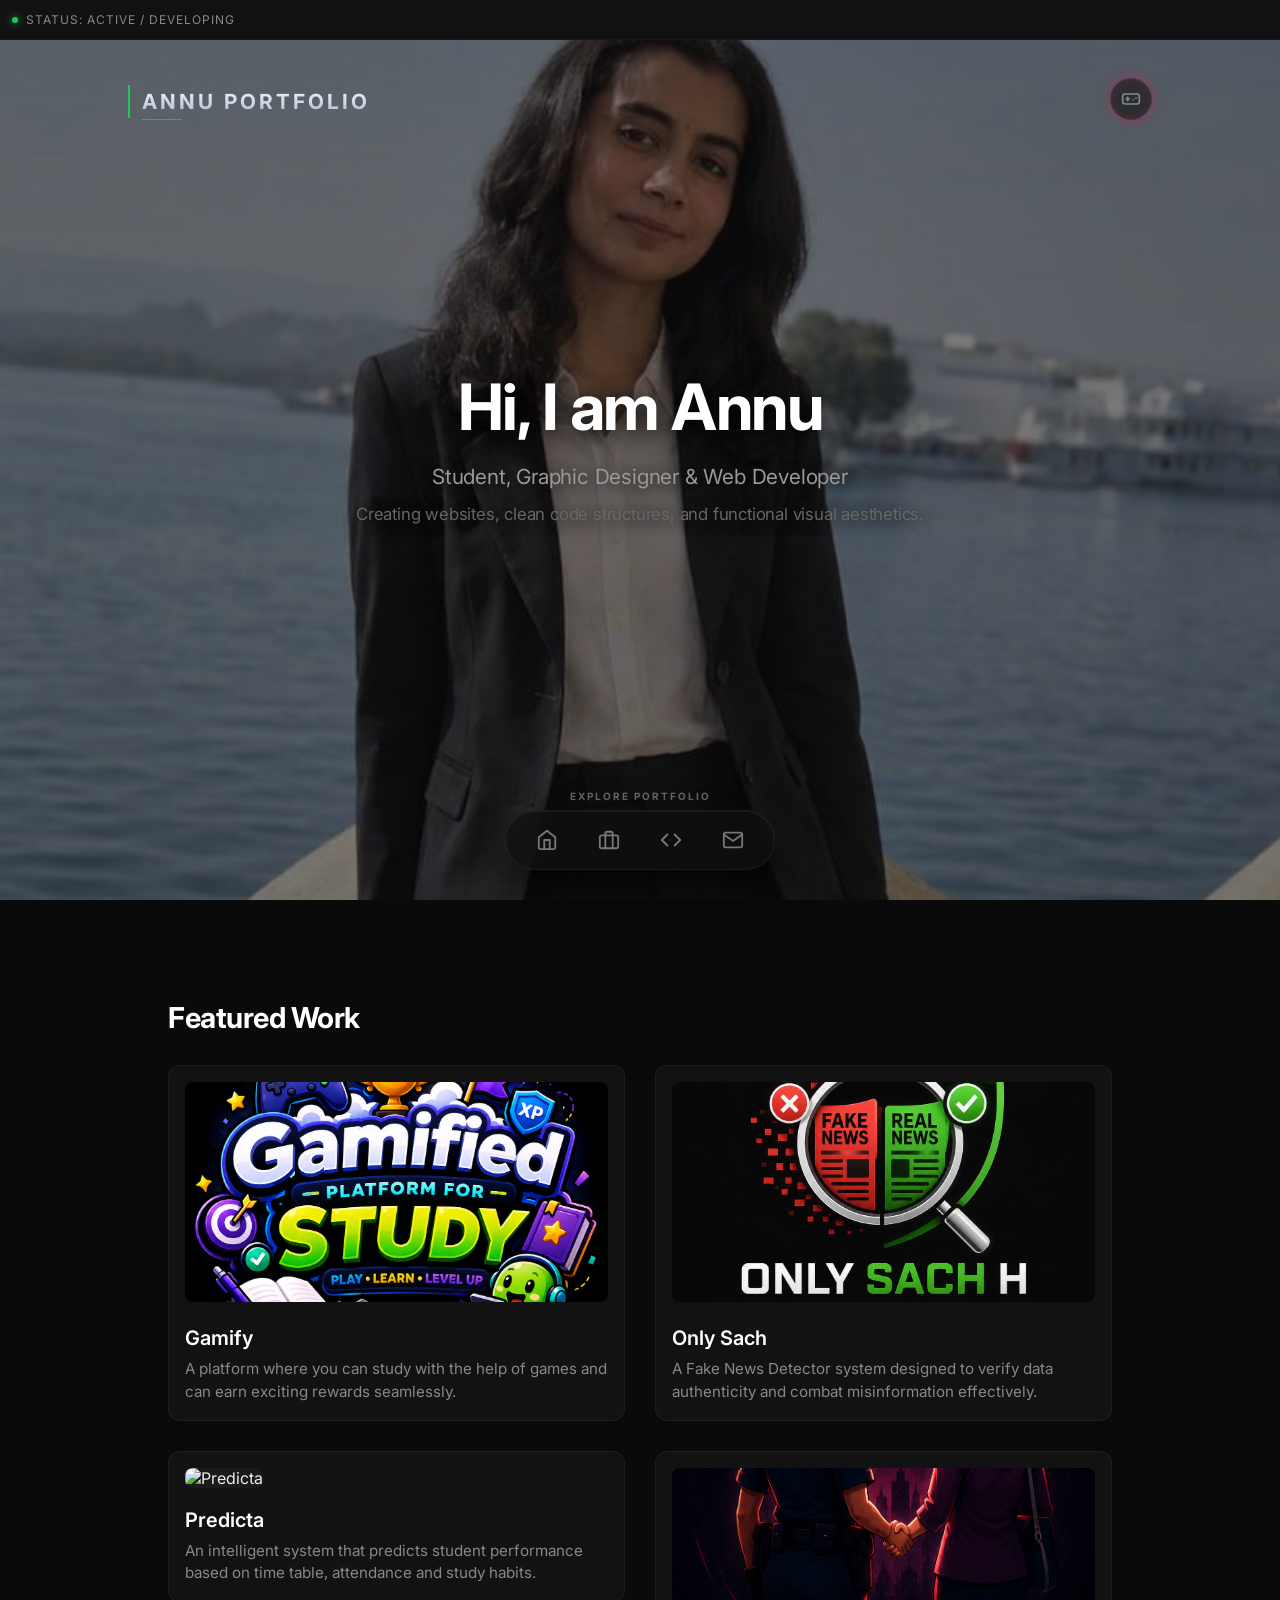
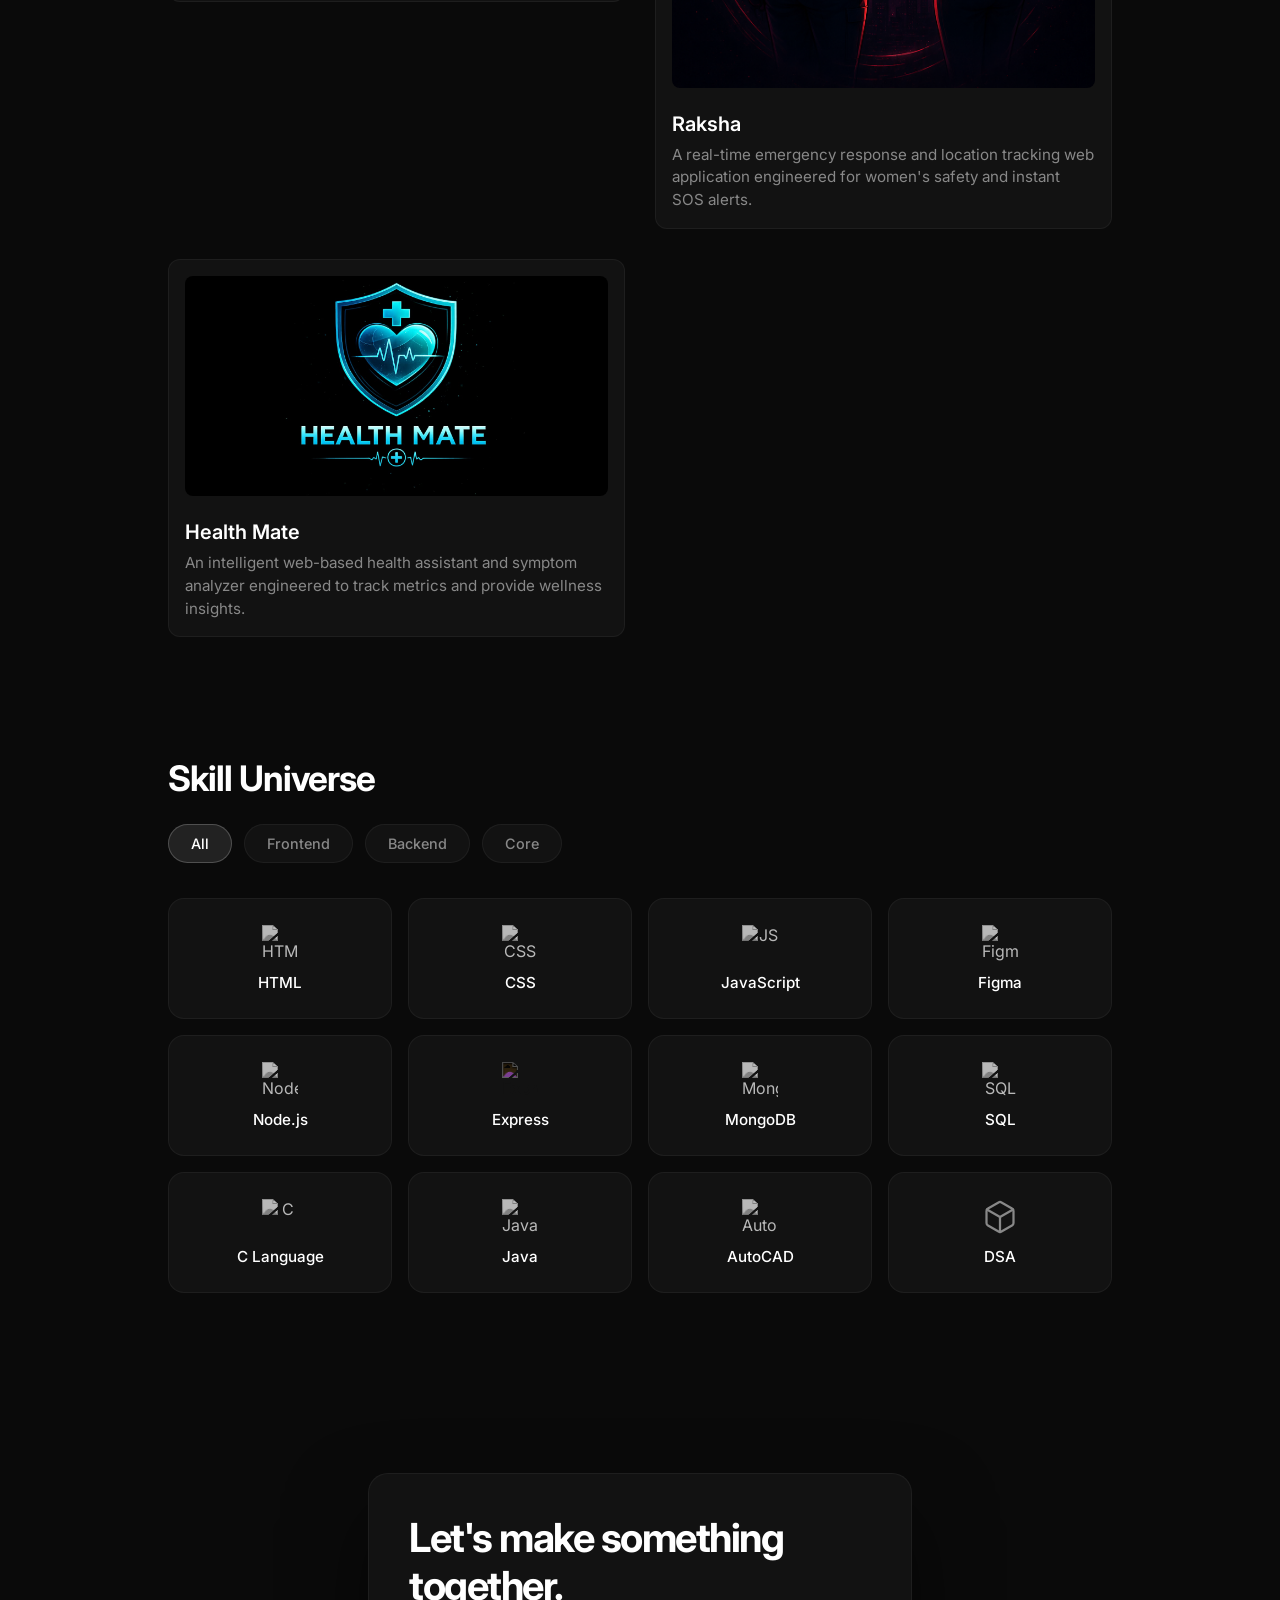
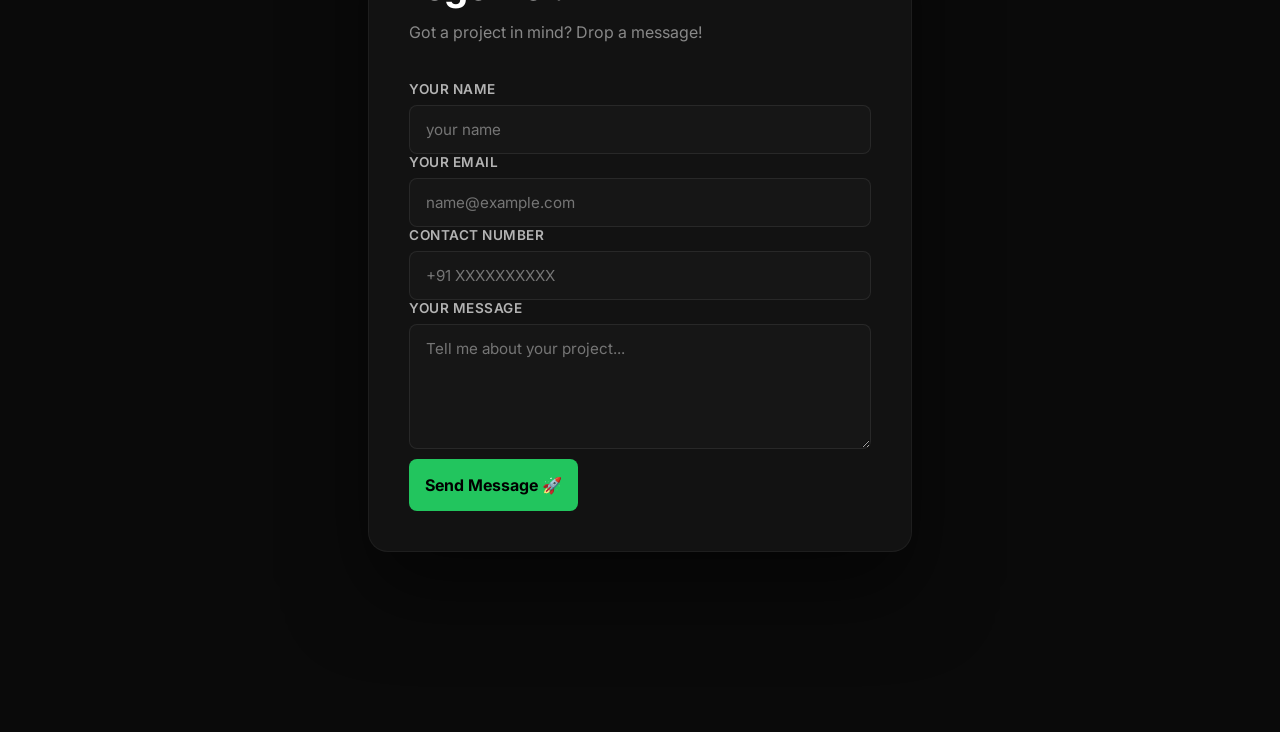
==== commit b8a133f0: "Add files via upload" ====
--- a/index.html
+++ b/index.html
@@ -800,31 +800,59 @@
     </div>
 </header>
 
+    <!-- ==========================================================================
+       FEATURED PROJECTS SECTION (GRID ALIGNMENT & STRUCTURAL FIX)
+       ========================================================================== -->
     <section class="projects-section" id="projects">
-        <h2>My Projects ↗</h2>
+        <h2>Featured Work</h2>
         <div class="projects-grid">
+            
+            <!-- Project 1: Gamify -->
             <a href="project_detail.html" style="text-decoration: none; color: inherit;">
                 <div class="card">
-                    <img src="gamified.png" alt="Project 1" class="card-img">
-                    <h3 class="project-title">Gamify↗</h3>
+                    <img src="gamified.png" alt="Gamify Project" class="card-img">
+                    <h3 class="project-title">Gamify</h3>
                     <p>A platform where you can study with the help of games and can earn exciting rewards seamlessly.</p>
                 </div>
             </a>
-            <a href="poster_detail.html" style="text-decoration: none; color: inherit;">
+
+            <!-- Project 2: Only Sach -->
+            <a href="sach_detail.html" style="text-decoration: none; color: inherit;">
                 <div class="card">
-                    <img src="images/gamified.png" alt="Project 2" class="card-img">
-                    <h3 class="project-title">Academic Poster Design ↗</h3>
-                    <p>Visual poster concept mapping detailed information using advanced grid and structural alignments.</p>
+                    <img src="only sch.png" alt="Sach Project" class="card-img">
+                    <h3 class="project-title">Only Sach</h3>
+                    <p>A Fake News Detector system designed to verify data authenticity and combat misinformation effectively.</p>
                 </div>
             </a>
-            <a href="editorial-detail.html" style="text-decoration: none; color: inherit;">
+            
+            <!-- Project 3: Predicta -->
+            <a href="predicta_detail.html" style="text-decoration: none; color: inherit;">
                 <div class="card">
-                    <img src="images/project2.png" alt="Project 3" class="card-img">
-                    <h3 class="project-title">Editorial Layout Design ↗</h3>
-                    <p>Premium magazine front covers and dynamic typographic layouts focusing on heavy modern imagery.</p>
+                    <img src="predict.png" alt="Predicta" class="card-img">
+                    <h3 class="project-title">Predicta</h3>
+                    <p>An intelligent system that predicts student performance based on time table, attendance and study habits.</p>
                 </div>
             </a>
-        </div>
+
+            <!-- Project 4: Raksha (Now safely inside the grid container!) -->
+            <a href="safety_detail.html" style="text-decoration: none; color: inherit;">
+                <div class="card">
+                    <img src="raksha.png" alt="Raksha Project" class="card-img">
+                    <h3 class="project-title">Raksha</h3>
+                    <p>A real-time emergency response and location tracking web application engineered for women's safety and instant SOS alerts.</p>
+                </div>
+            </a>
+
+            <!-- Project 5: Health Mate / Arogya (Now safely inside the grid container!) -->
+            <a href="health_detail.html" style="text-decoration: none; color: inherit;">
+                <div class="card">
+                    <img src="health mate.png" alt="Health Assistant Project" class="card-img">
+                    <h3 class="project-title">Health Mate</h3>
+                    <p>An intelligent web-based health assistant and symptom analyzer engineered to track metrics and provide wellness insights.</p>
+                </div>
+            </a>
+
+        </div> <!-- </div class="projects-grid"> pehle yahan upar band tha, ab saare cards iske andar hain! -->
     </section>
 
     <section class="skills-section" id="skills">
--- a/style.css
+++ b/style.css
@@ -182,6 +182,9 @@
 /* ==========================================================================
    4. PROJECTS GRID MODERNA
    ========================================================================== */
+/* ==========================================================================
+   4. PROJECTS GRID MODERNA (SHIVANSH STYLE TAP-REVEAL MATRIX)
+   ========================================================================== */
 h2 {
     font-size: 1.8rem;
     font-weight: 700;
@@ -205,13 +208,59 @@
     gap: 30px;
 }
 
-.card {
-    background-color: #121212;
-    border: 1px solid rgba(255, 255, 255, 0.05);
-    border-radius: 12px;
-    padding: 16px;
-    transition: all 0.3s cubic-bezier(0.16, 1, 0.3, 1);
+/* Base interactive container mapping */
+.reveal-card {
+    background-color: #0c0c0c;
+    border: 1px solid rgba(255, 255, 255, 0.04);
+    border-radius: 24px;
+    height: 380px;
+    position: relative;
+    overflow: hidden;
     cursor: pointer;
+    transition: background 0.4s cubic-bezier(0.16, 1, 0.3, 1),
+                border-color 0.4s ease,
+                box-shadow 0.4s ease,
+                transform 0.3s ease;
+}
+
+.reveal-card:hover {
+    transform: translateY(-4px);
+    border-color: rgba(255, 255, 255, 0.1);
+}
+
+/* Front & Back dual layout sheets */
+.state-front, .state-back {
+    position: absolute;
+    top: 0;
+    left: 0;
+    width: 100%;
+    height: 100%;
+    padding: 35px 24px;
+    display: flex;
+    flex-direction: column;
+    align-items: center;
+    text-align: center;
+    transition: opacity 0.35s ease, transform 0.35s ease;
+}
+
+/* State 1: Logo screen design configuration */
+.state-front {
+    opacity: 1;
+    transform: scale(1);
+    justify-content: center;
+    gap: 18px;
+    pointer-events: auto;
+}
+
+/* Smooth Circular frame for project icons (Exact image_f0
+
+.card-img {
+    width: 100%;
+    height: 220px;
+    object-fit: cover;
+    border-radius: 8px;
+    margin-bottom: 20px;
+    background-color: #1a1a1a;
 }
 
 .card:hover {
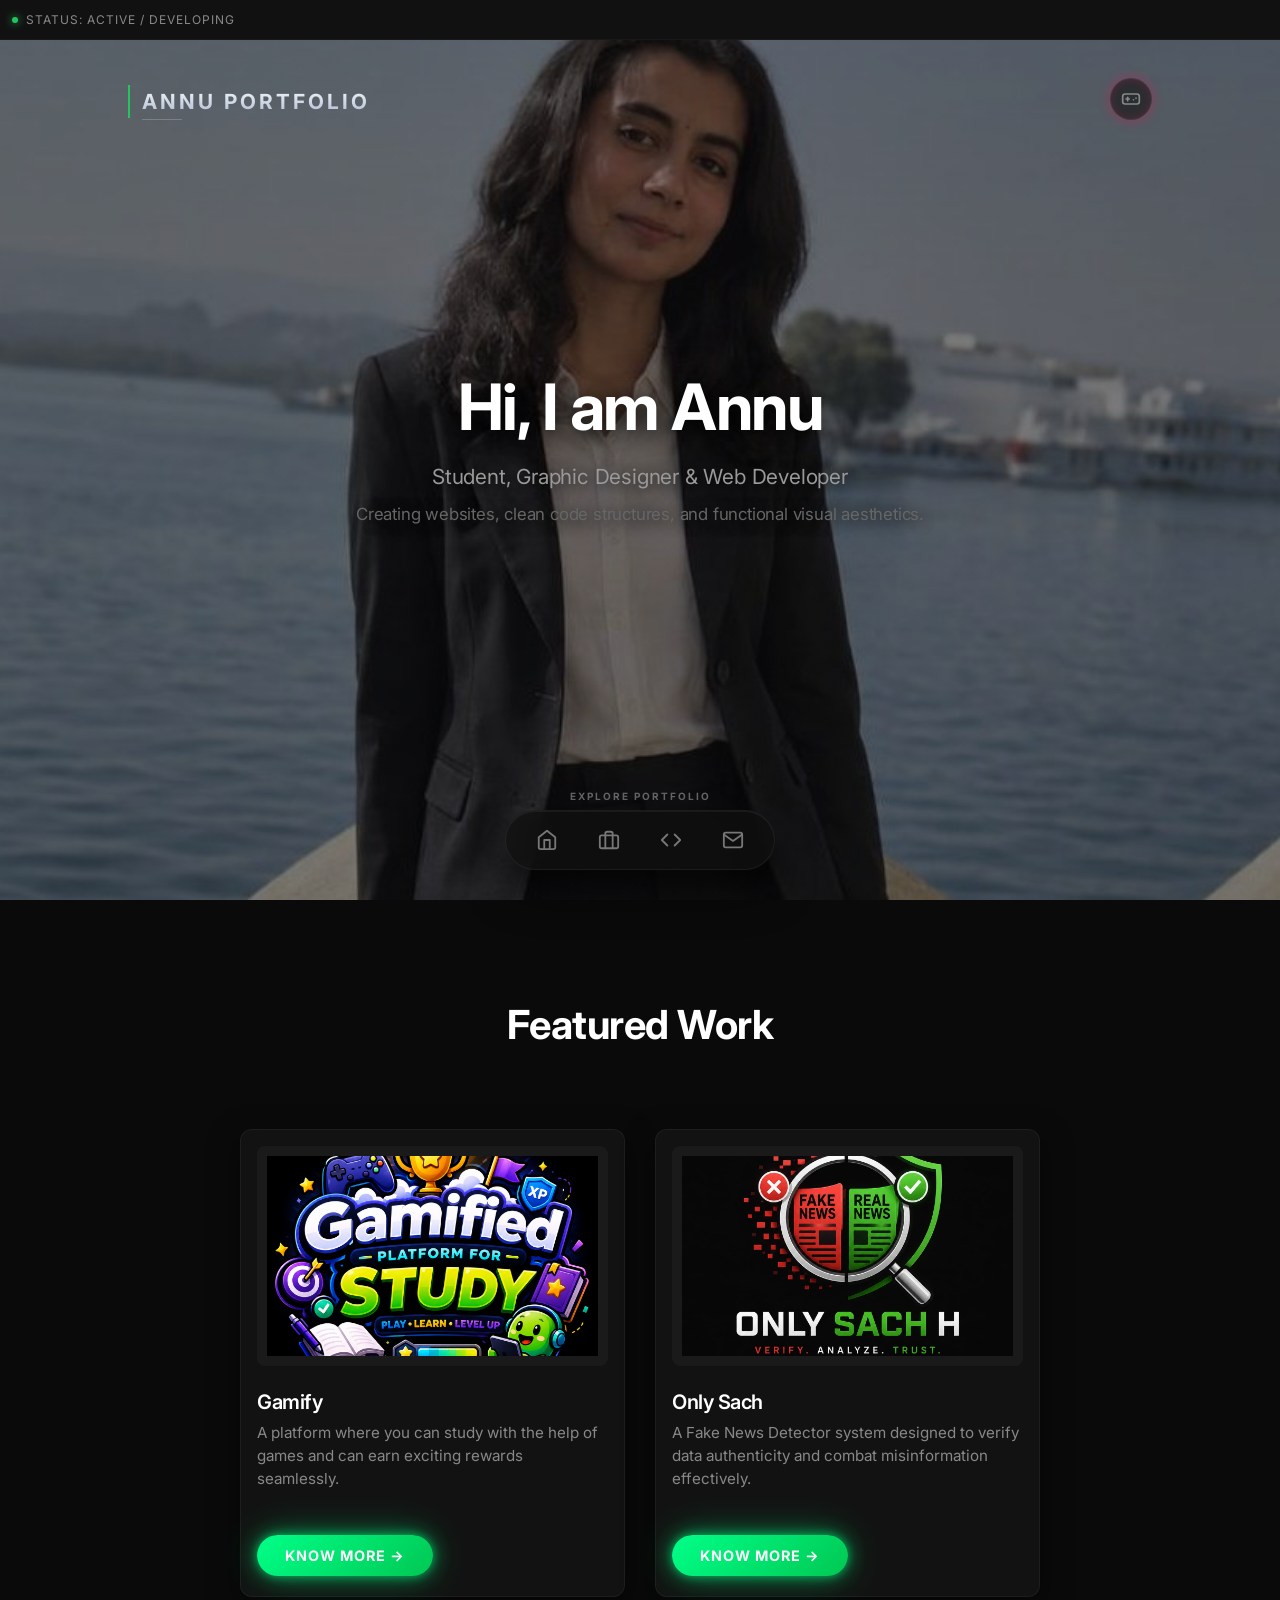
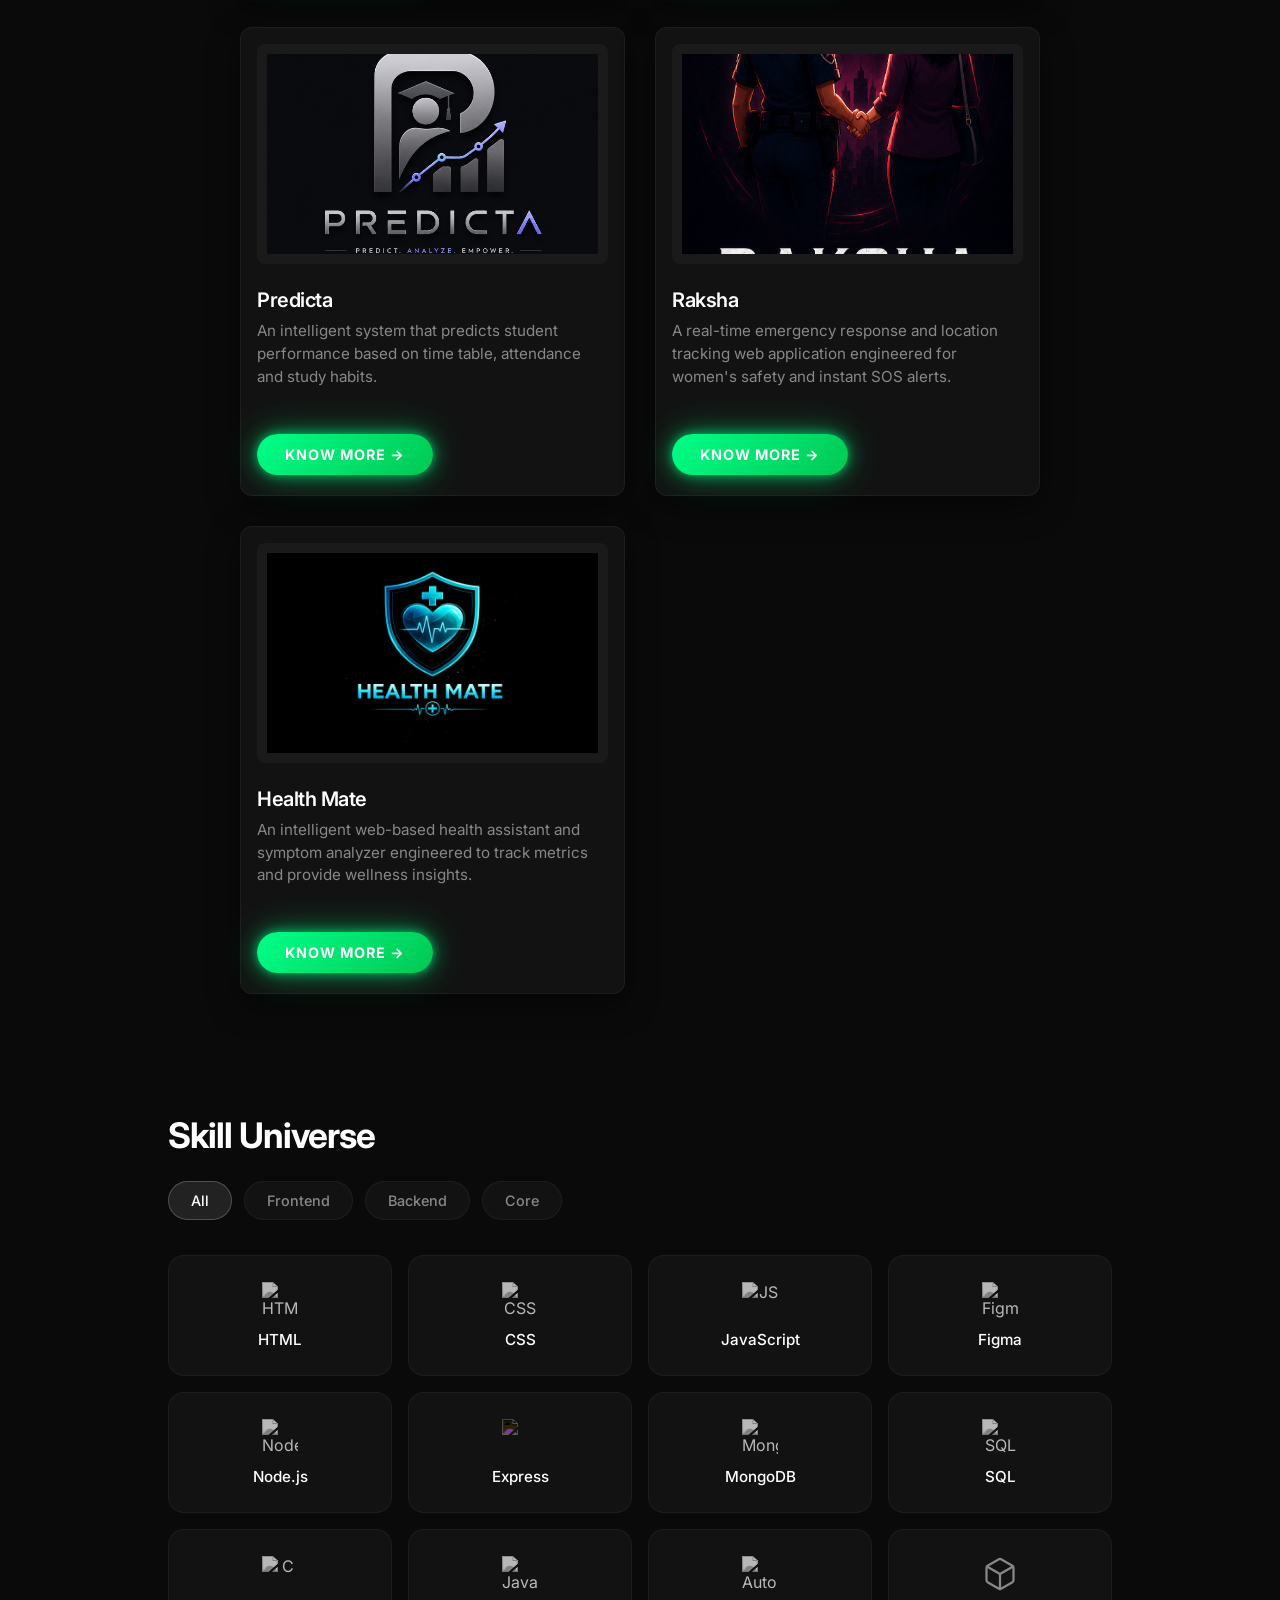
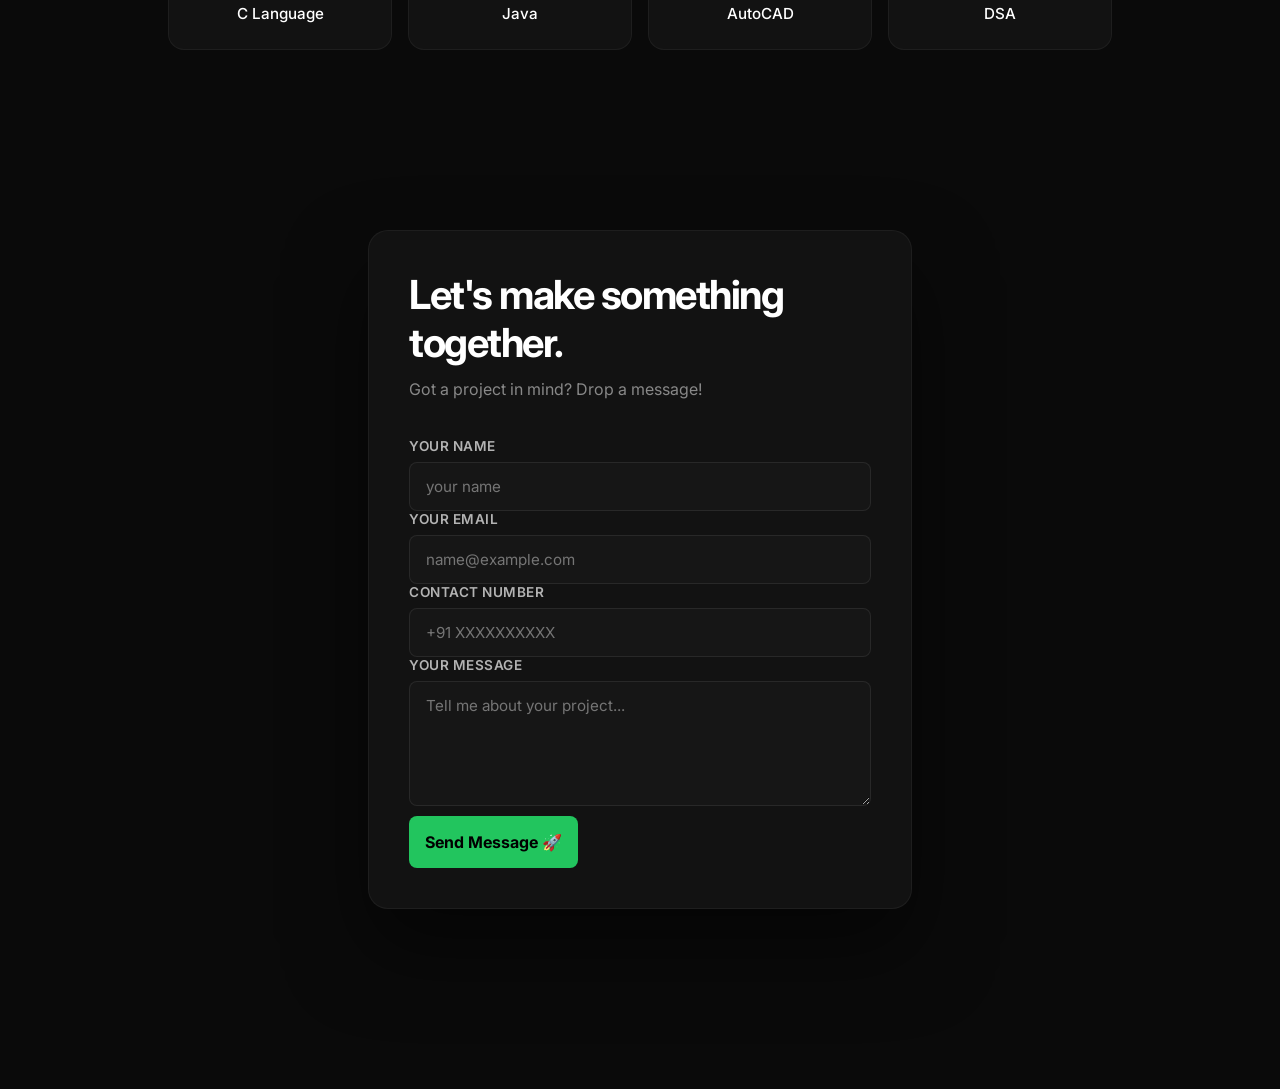
==== commit 177b8cf6: "Add files via upload" ====
--- a/index.html
+++ b/index.html
@@ -800,60 +800,65 @@
     </div>
 </header>
 
-    <!-- ==========================================================================
-       FEATURED PROJECTS SECTION (GRID ALIGNMENT & STRUCTURAL FIX)
-       ========================================================================== -->
-    <section class="projects-section" id="projects">
-        <h2>Featured Work</h2>
-        <div class="projects-grid">
-            
-            <!-- Project 1: Gamify -->
-            <a href="project_detail.html" style="text-decoration: none; color: inherit;">
-                <div class="card">
-                    <img src="gamified.png" alt="Gamify Project" class="card-img">
-                    <h3 class="project-title">Gamify</h3>
-                    <p>A platform where you can study with the help of games and can earn exciting rewards seamlessly.</p>
-                </div>
-            </a>
-
-            <!-- Project 2: Only Sach -->
-            <a href="sach_detail.html" style="text-decoration: none; color: inherit;">
-                <div class="card">
-                    <img src="only sch.png" alt="Sach Project" class="card-img">
-                    <h3 class="project-title">Only Sach</h3>
-                    <p>A Fake News Detector system designed to verify data authenticity and combat misinformation effectively.</p>
-                </div>
-            </a>
-            
-            <!-- Project 3: Predicta -->
-            <a href="predicta_detail.html" style="text-decoration: none; color: inherit;">
-                <div class="card">
-                    <img src="predict.png" alt="Predicta" class="card-img">
-                    <h3 class="project-title">Predicta</h3>
-                    <p>An intelligent system that predicts student performance based on time table, attendance and study habits.</p>
-                </div>
-            </a>
-
-            <!-- Project 4: Raksha (Now safely inside the grid container!) -->
-            <a href="safety_detail.html" style="text-decoration: none; color: inherit;">
-                <div class="card">
-                    <img src="raksha.png" alt="Raksha Project" class="card-img">
-                    <h3 class="project-title">Raksha</h3>
-                    <p>A real-time emergency response and location tracking web application engineered for women's safety and instant SOS alerts.</p>
-                </div>
-            </a>
-
-            <!-- Project 5: Health Mate / Arogya (Now safely inside the grid container!) -->
-            <a href="health_detail.html" style="text-decoration: none; color: inherit;">
-                <div class="card">
-                    <img src="health mate.png" alt="Health Assistant Project" class="card-img">
-                    <h3 class="project-title">Health Mate</h3>
-                    <p>An intelligent web-based health assistant and symptom analyzer engineered to track metrics and provide wellness insights.</p>
-                </div>
-            </a>
-
-        </div> <!-- </div class="projects-grid"> pehle yahan upar band tha, ab saare cards iske andar hain! -->
-    </section>
+   <!-- ==========================================================================
+     FEATURED PROJECTS SECTION (CLEAN ONE-BY-ONE LAYOUT)
+     ========================================================================== -->
+<section class="projects-section" id="projects">
+    <h2>Featured Work</h2>
+    <div class="projects-grid">
+        
+        <!-- Project 1: Gamify -->
+        <a href="project_detail.html" class="project-link">
+            <div class="card">
+                <img src="gamified.png" alt="Gamify Project" class="card-img">
+                <h3 class="project-title">Gamify</h3>
+                <p>A platform where you can study with the help of games and can earn exciting rewards seamlessly.</p>
+                <div class="learn-btn">KNOW MORE →</div>
+            </div>
+        </a>
+
+        <!-- Project 2: Only Sach -->
+        <a href="sach_detail.html" class="project-link">
+            <div class="card">
+                <img src="only sch.png" alt="Sach Project" class="card-img">
+                <h3 class="project-title">Only Sach</h3>
+                <p>A Fake News Detector system designed to verify data authenticity and combat misinformation effectively.</p>
+                <div class="learn-btn">KNOW MORE →</div>
+            </div>
+        </a>
+        
+        <!-- Project 3: Predicta -->
+        <a href="predicta_detail.html" class="project-link">
+            <div class="card">
+                <img src="predict.png" alt="Predicta" class="card-img">
+                <h3 class="project-title">Predicta</h3>
+                <p>An intelligent system that predicts student performance based on time table, attendance and study habits.</p>
+                <div class="learn-btn">KNOW MORE →</div>
+            </div>
+        </a>
+
+        <!-- Project 4: Raksha -->
+        <a href="safety_detail.html" class="project-link">
+            <div class="card">
+                <img src="raksha.png" alt="Raksha Project" class="card-img">
+                <h3 class="project-title">Raksha</h3>
+                <p>A real-time emergency response and location tracking web application engineered for women's safety and instant SOS alerts.</p>
+                <div class="learn-btn">KNOW MORE →</div>
+            </div>
+        </a>
+
+        <!-- Project 5: Health Mate / Arogya -->
+        <a href="health_detail.html" class="project-link">
+            <div class="card">
+                <img src="health mate.png" alt="Health Assistant Project" class="card-img">
+                <h3 class="project-title">Health Mate</h3>
+                <p>An intelligent web-based health assistant and symptom analyzer engineered to track metrics and provide wellness insights.</p>
+                <div class="learn-btn">KNOW MORE →</div>
+            </div>
+        </a>
+
+    </div>
+</section>
 
     <section class="skills-section" id="skills">
         <h2 class="universe-title">Skill Universe</h2>
--- a/style.css
+++ b/style.css
@@ -1,7 +1,7 @@
 /* ==========================================================================
 1. GOOGLE FONTS & GLOBAL RESET
    ========================================================================== */
-@import url('https://fonts.googleapis.com/css2?family=Inter:wght@300;400;500;600;700&family=Orbitron:wght@500;700;900&display=swap');
+@import url('https://fonts.googleapis.com/css2?family=Inter:wght@300;400;500;600;700;800&family=Orbitron:wght@500;700;900&display=swap');
 
 html {
     scroll-behavior: smooth;
@@ -13,6 +13,89 @@
     box-sizing: border-box;
     font-family: 'Inter', -apple-system, BlinkMacSystemFont, "Segoe UI", Roboto, Helvetica, Arial, sans-serif !important;
     transition: font-family 0.3s ease, background-color 0.4s ease, border-color 0.4s ease;
+}
+
+/* ==========================================================================
+   SHIVANSH MATRIX PRELOADER STYLING (image_e32fe7.png)
+   ========================================================================== */
+#matrix-preloader {
+    position: fixed;
+    top: 0;
+    left: 0;
+    width: 100vw;
+    height: 100vh;
+    background-color: #000000;
+    z-index: 999999; /* Sabse upar screen block */
+    display: flex;
+    justify-content: center;
+    align-items: center;
+    overflow: hidden;
+    transition: opacity 0.6s cubic-bezier(0.16, 1, 0.3, 1), 
+                visibility 0.6s ease;
+}
+
+#matrix-canvas {
+    position: absolute;
+    top: 0;
+    left: 0;
+    width: 100%;
+    height: 100%;
+    opacity: 0.15; /* Faint matrix digital rain effect */
+    pointer-events: none;
+}
+
+.loader-interface {
+    position: relative;
+    z-index: 10;
+    display: flex;
+    flex-direction: column;
+    align-items: center;
+    text-align: center;
+    width: 90%;
+    max-width: 450px;
+}
+
+#loader-percentage {
+    font-family: 'Inter', sans-serif !important;
+    font-size: clamp(4.5rem, 15vw, 6.5rem);
+    font-weight: 800; /* Chunky extra bold giant numbers */
+    color: #ffffff;
+    line-height: 1;
+    letter-spacing: -2px;
+    margin-bottom: 5px;
+}
+
+#loader-cypher {
+    font-family: 'Orbitron', monospace !important;
+    font-size: 0.85rem;
+    font-weight: 700;
+    color: #00ffcc; /* Cyan cyber code line */
+    letter-spacing: 6px;
+    text-transform: uppercase;
+    margin-bottom: 40px;
+    height: 20px;
+}
+
+.loader-progress-track {
+    width: 180px;
+    height: 2px;
+    background-color: rgba(255, 255, 255, 0.05);
+    border-radius: 2px;
+    overflow: hidden;
+}
+
+#loader-progress-bar {
+    width: 0%;
+    height: 100%;
+    background-color: #0055ff; /* Blue layout timeline bar */
+    box-shadow: 0 0 10px #0055ff;
+    transition: width 0.1s linear;
+}
+
+#matrix-preloader.preloader-hidden {
+    opacity: 0;
+    visibility: hidden;
+    pointer-events: none;
 }
 
 /* ==========================================================================
@@ -180,116 +263,215 @@
 }
 
 /* ==========================================================================
-   4. PROJECTS GRID MODERNA
-   ========================================================================== */
-/* ==========================================================================
-   4. PROJECTS GRID MODERNA (SHIVANSH STYLE TAP-REVEAL MATRIX)
+   4. PROJECTS GRID MODERNA (EXACT SHIVANSH FONT & PILL BUTTON)
    ========================================================================== */
 h2 {
-    font-size: 1.8rem;
-    font-weight: 700;
-    letter-spacing: -0.5px;
+    font-family: 'Inter', sans-serif !important;
+    font-size: 2.2rem;
+    font-weight: 800; /* Extra bold layout title */
+    letter-spacing: -1px;
     color: #fff;
     margin-bottom: 30px;
 }
 
+/* ==========================================================================
+   ONE-BY-ONE LAYOUT WITH NO LINES & INTENSE SILVER GLOW
+   ========================================================================== */
+
 .projects-section {
-    padding: 60px 10%;
+    padding: 100px 20px 60px 20px; 
+    width: 100%;
     max-width: 1200px;
     margin: 0 auto;
-    position: relative;
-    z-index: 4; 
-    background-color: #0a0a0a;
-}
-
+    display: flex;
+    flex-direction: column;
+    align-items: center; 
+}
+
+.projects-section h2 {
+    font-size: 2.5rem;
+    font-weight: 700;
+    color: #fff;
+    margin-bottom: 60px;
+    text-align: center;
+}
+
+/* One by One arrangement */
 .projects-grid {
-    display: grid;
-    grid-template-columns: repeat(auto-fit, minmax(300px, 1fr));
-    gap: 30px;
-}
-
-/* Base interactive container mapping */
-.reveal-card {
-    background-color: #0c0c0c;
-    border: 1px solid rgba(255, 255, 255, 0.04);
-    border-radius: 24px;
-    height: 380px;
-    position: relative;
-    overflow: hidden;
+    display: flex;
+    flex-direction: column;
+    align-items: center; 
+    gap: 55px; 
+    width: 100%;
+    max-width: 800px; 
+    margin: 0 auto;
+}
+
+/* Kisi bhi tarah ki line ya text decoration ko permanently block kiya */
+.project-link {
+    width: 100%; 
+    text-decoration: none !important;
+    color: inherit !important;
+    outline: none;
+}
+
+/* Card base setup */
+.card {
+    background-color: #121212;
+    border: 1.5px solid rgba(255, 255, 255, 0.15); /* Halqi platinum silver border border default mein */
+    border-radius: 20px; 
+    padding: 35px; 
+    width: 100%;
+    transition: all 0.4s cubic-bezier(0.16, 1, 0.3, 1);
     cursor: pointer;
-    transition: background 0.4s cubic-bezier(0.16, 1, 0.3, 1),
-                border-color 0.4s ease,
-                box-shadow 0.4s ease,
-                transform 0.3s ease;
-}
-
-.reveal-card:hover {
-    transform: translateY(-4px);
-    border-color: rgba(255, 255, 255, 0.1);
-}
-
-/* Front & Back dual layout sheets */
-.state-front, .state-back {
-    position: absolute;
-    top: 0;
-    left: 0;
-    width: 100%;
-    height: 100%;
-    padding: 35px 24px;
-    display: flex;
-    flex-direction: column;
-    align-items: center;
-    text-align: center;
-    transition: opacity 0.35s ease, transform 0.35s ease;
-}
-
-/* State 1: Logo screen design configuration */
-.state-front {
-    opacity: 1;
-    transform: scale(1);
-    justify-content: center;
-    gap: 18px;
-    pointer-events: auto;
-}
-
-/* Smooth Circular frame for project icons (Exact image_f0
+    box-shadow: 0 15px 35px rgba(0, 0, 0, 0.6);
+    text-align: left;
+    box-sizing: border-box;
+}
 
 .card-img {
     width: 100%;
-    height: 220px;
+    height: 380px; 
     object-fit: cover;
-    border-radius: 8px;
-    margin-bottom: 20px;
+    border-radius: 12px;
+    margin-bottom: 25px;
     background-color: #1a1a1a;
 }
 
+.project-title {
+    font-size: 1.6rem;
+    font-weight: 700;
+    color: #fff;
+    margin-bottom: 12px;
+}
+
+.card p {
+    font-size: 1rem;
+    color: #b3b3b3;
+    line-height: 1.7;
+    margin-bottom: 25px;
+}
+
+/* KNOW MORE button text look without link behavior */
+.learn-btn {
+    font-size: 0.9rem;
+    font-weight: 700;
+    letter-spacing: 1.5px;
+    color: rgba(255, 255, 255, 0.7);
+    transition: color 0.3s ease;
+}
+
+/* ==========================================
+   HOVER EFFECT: HULK SILVER LIGHT BOOSTER
+   ========================================== */
+.project-link:hover .card {
+    transform: translateY(-8px); 
+    border-color: rgba(255, 255, 255, 0.95); /* Bright Solid Silver line */
+    background-color: #161616;
+    
+    /* Dynamic Multilayer Silver Glow Aura */
+    box-shadow: 
+        0 0 15px rgba(255, 255, 255, 0.45),   /* Shiniest inner glow */
+        0 0 35px rgba(230, 230, 230, 0.35),  /* Spreading silver light */
+        0 0 60px rgba(200, 200, 200, 0.2),   /* Outer fade */
+        0 40px 70px rgba(0, 0, 0, 0.85);     /* Ground shadow */
+}
+
+.project-link:hover .learn-btn {
+    color: #ffffff;
+    text-shadow: 0 0 8px rgba(255, 255, 255, 0.6);
+}
+
+/* Mobile responsive check */
+@media (max-width: 768px) {
+    .card-img {
+        height: 220px;
+    }
+    .card {
+        padding: 22px;
+    }
+}
+
+/* Base card ki normal state border - Isme bhi thodi silver vibe rakhi hai */
+.card {
+    background-color: #121212;
+    border: 2px solid rgba(225, 225, 225, 0.3); /* Clear silver base line */
+    border-radius: 16px;
+    padding: 24px;
+    width: 100%;
+    transition: all 0.35s cubic-bezier(0.16, 1, 0.3, 1);
+    cursor: pointer;
+    box-shadow: 0 10px 30px rgba(0, 0, 0, 0.5);
+    text-align: left;
+}
+
+/* HOVER EFFECT: Ultra Intense Hulk Silver Light Glow */
 .card:hover {
-    transform: translateY(-4px);
-    border-color: rgba(255, 255, 255, 0.15);
+    transform: translateY(-6px);
+    
+    /* Border ka color ekdum sharp solid platinum silver ho jayega */
+    border-color: rgba(255, 255, 255, 0.95); 
     background-color: #161616;
-    box-shadow: 0 30px 60px rgba(0,0,0,0.4);
-}
-
+    
+    /* 5-Layer Box Shadow: Isse border ke piche ekdum heavy, failti hui silver light niklegi */
+    box-shadow: 
+        0 0 15px rgba(255, 255, 255, 0.4),   /* Innermost core glow */
+        0 0 30px rgba(220, 220, 220, 0.35),  /* Middle bright silver light */
+        0 0 50px rgba(200, 200, 200, 0.25),  /* Outermost wide silver aura */
+        0 30px 60px rgba(0, 0, 0, 0.8);      /* Deep bottom shadow for depth */
+
+    /* Extra Booster: Yeh poore card ke elements aur corners ko ek real light emission look dega */
+    filter: drop-shadow(0 0 8px rgba(255, 255, 255, 0.15));
+}
+/* Gol Brand Logo Containers */
 .card-img {
-    width: 100%;
-    height: 220px;
-    object-fit: cover;
-    border-radius: 8px;
-    margin-bottom: 20px;
-    background-color: #1a1a1a;
+    width: 85px;
+    height: 85px;
+    object-fit: contain;
+    border-radius: 50%; 
+    margin-bottom: 15px;
+    background-color: #181818;
+    padding: 10px;
 }
 
 .card h3 {
-    font-size: 1.25rem;
-    font-weight: 600;
-    color: #fff;
-    margin-bottom: 8px;
+    font-family: 'Inter', sans-serif !important;
+    font-size: 1.7rem;
+    font-weight: 700;
+    color: #fff;
+    letter-spacing: -0.5px;
+    margin-bottom: 12px;
 }
 
 .card p {
+    font-family: 'Inter', sans-serif !important;
     font-size: 0.95rem;
-    color: #888;
-    line-height: 1.5;
+    color: #a0a0a0;
+    line-height: 1.6;
+    margin-bottom: 25px;
+}
+
+/* LEARN MORE Pill Capsule Button System */
+.learn-more-btn {
+    display: inline-block;
+    background-color: rgba(255, 255, 255, 0.03);
+    color: #ffffff !important;
+    text-decoration: none;
+    font-family: 'Inter', sans-serif !important;
+    font-size: 0.75rem;
+    font-weight: 700;
+    letter-spacing: 1.5px; 
+    text-transform: uppercase; 
+    padding: 12px 32px;
+    border-radius: 100px; /* Perfect round bar */
+    border: 1px solid rgba(255, 255, 255, 0.1);
+    transition: all 0.2s ease;
+}
+
+.learn-more-btn:hover {
+    background-color: #ffffff;
+    color: #000000 !important;
+    box-shadow: 0 0 20px rgba(255, 255, 255, 0.4);
 }
 
 /* ==========================================================================
@@ -869,16 +1051,6 @@
 }
 
 /* ==========================================================================
-   100% PURE CSS SMART TABS FILTER (NO JAVASCRIPT REQUIRED)
-   ========================================================================== */
-
-/* 1. Default Setup: Saare cards visible rahenge */
-.skills-grid .skill-card {
-    display: flex !important;
-}
-
-/* 2. active state reset */
-/* ==========================================================================
    100% PURE CSS SMART TABS FILTER (4-TABS UNIVERSAL SYSTEM)
    ========================================================================== */
 
@@ -894,50 +1066,84 @@
     border-color: rgba(255, 255, 255, 0.2) !important;
 }
 
-/* 2. FRONTEND FILTER (Tab 2): Jab Frontend par click/focus ho */
-.skills-section:has(.skills-tabs .tab-btn:nth-child(2):active),
-.skills-section:has(.skills-tabs .tab-btn:nth-child(2):focus) {
-    /* Frontend ko chhodkar baki sab hide */
-}
+/* 2. FRONTEND FILTER (Tab 2) */
 .skills-section:has(.skills-tabs .tab-btn:nth-child(2):active) .skills-grid .skill-card:not(.frontend),
 .skills-section:has(.skills-tabs .tab-btn:nth-child(2):focus) .skills-grid .skill-card:not(.frontend) {
     display: none !important;
 }
 
-/* 3. BACKEND FILTER (Tab 3): Jab Backend par click/focus ho */
-.skills-section:has(.skills-tabs .tab-btn:nth-child(3):active),
-.skills-section:has(.skills-tabs .tab-btn:nth-child(3):focus) {
-    /* Backend ko chhodkar baki sab hide */
-}
+/* 3. BACKEND FILTER (Tab 3) */
 .skills-section:has(.skills-tabs .tab-btn:nth-child(3):active) .skills-grid .skill-card:not(.backend),
 .skills-section:has(.skills-tabs .tab-btn:nth-child(3):focus) .skills-grid .skill-card:not(.backend) {
     display: none !important;
 }
 
-/* 4. CORE FILTER (Tab 4): Jab Core par click/focus ho */
-.skills-section:has(.skills-tabs .tab-btn:nth-child(4):active),
-.skills-section:has(.skills-tabs .tab-btn:nth-child(4):focus) {
-    /* Core ko chhodkar baki sab hide */
-}
+/* 4. CORE FILTER (Tab 4) */
 .skills-section:has(.skills-tabs .tab-btn:nth-child(4):active) .skills-grid .skill-card:not(.core),
 .skills-section:has(.skills-tabs .tab-btn:nth-child(4):focus) .skills-grid .skill-card:not(.core) {
     display: none !important;
 }
 
-/* 5. DYNAMIC TAB HIGHLIGHTING: Jis tab par click ho, wo green/white border ho jaye */
+/* 5. DYNAMIC TAB HIGHLIGHTING */
 .skills-tabs:has(.tab-btn:nth-child(2):focus) .tab-btn:nth-child(2),
 .skills-tabs:has(.tab-btn:nth-child(3):focus) .tab-btn:nth-child(3),
 .skills-tabs:has(.tab-btn:nth-child(4):focus) .tab-btn:nth-child(4) {
     color: #fff !important;
     background-color: rgba(255, 255, 255, 0.15) !important;
-    border-color: #22c55e !important; /* Active tab green ho jayega */
-}
-
-/* Jab koi specific tab selected ho, toh "All" tab se highlight hat jaye */
+    border-color: #22c55e !important;
+}
+
 .skills-tabs:has(.tab-btn:nth-child(2):focus) .tab-btn:nth-child(1),
 .skills-tabs:has(.tab-btn:nth-child(3):focus) .tab-btn:nth-child(1),
 .skills-tabs:has(.tab-btn:nth-child(4):focus) .tab-btn:nth-child(1) {
     color: #888 !important;
     background-color: #121212 !important;
     border-color: rgba(255, 255, 255, 0.05) !important;
-}+}
+.learn-btn {
+    display: inline-block;
+    margin-top: 20px;
+    padding: 12px 28px;
+    border-radius: 50px;
+    text-decoration: none;
+    font-weight: 700;
+    letter-spacing: 1px;
+    color: #fff;
+    background: linear-gradient(135deg, #00ff88, #00c853);
+    box-shadow:
+        0 0 10px rgba(0,255,136,.5),
+        0 0 20px rgba(0,255,136,.4),
+        0 0 40px rgba(0,255,136,.3);
+    transition: all .3s ease;
+    position: relative;
+    overflow: hidden;
+}
+
+.learn-btn:hover {
+    transform: translateY(-3px) scale(1.05);
+    box-shadow:
+        0 0 20px rgba(0,255,136,.8),
+        0 0 40px rgba(0,255,136,.6),
+        0 0 60px rgba(0,255,136,.5);
+}
+
+.learn-btn::before {
+    content: '';
+    position: absolute;
+    top: 0;
+    left: -120%;
+    width: 100%;
+    height: 100%;
+    background: linear-gradient(
+        120deg,
+        transparent,
+        rgba(255,255,255,.4),
+        transparent
+    );
+    transition: .6s;
+}
+
+.learn-btn:hover::before {
+    left: 120%;
+}
+
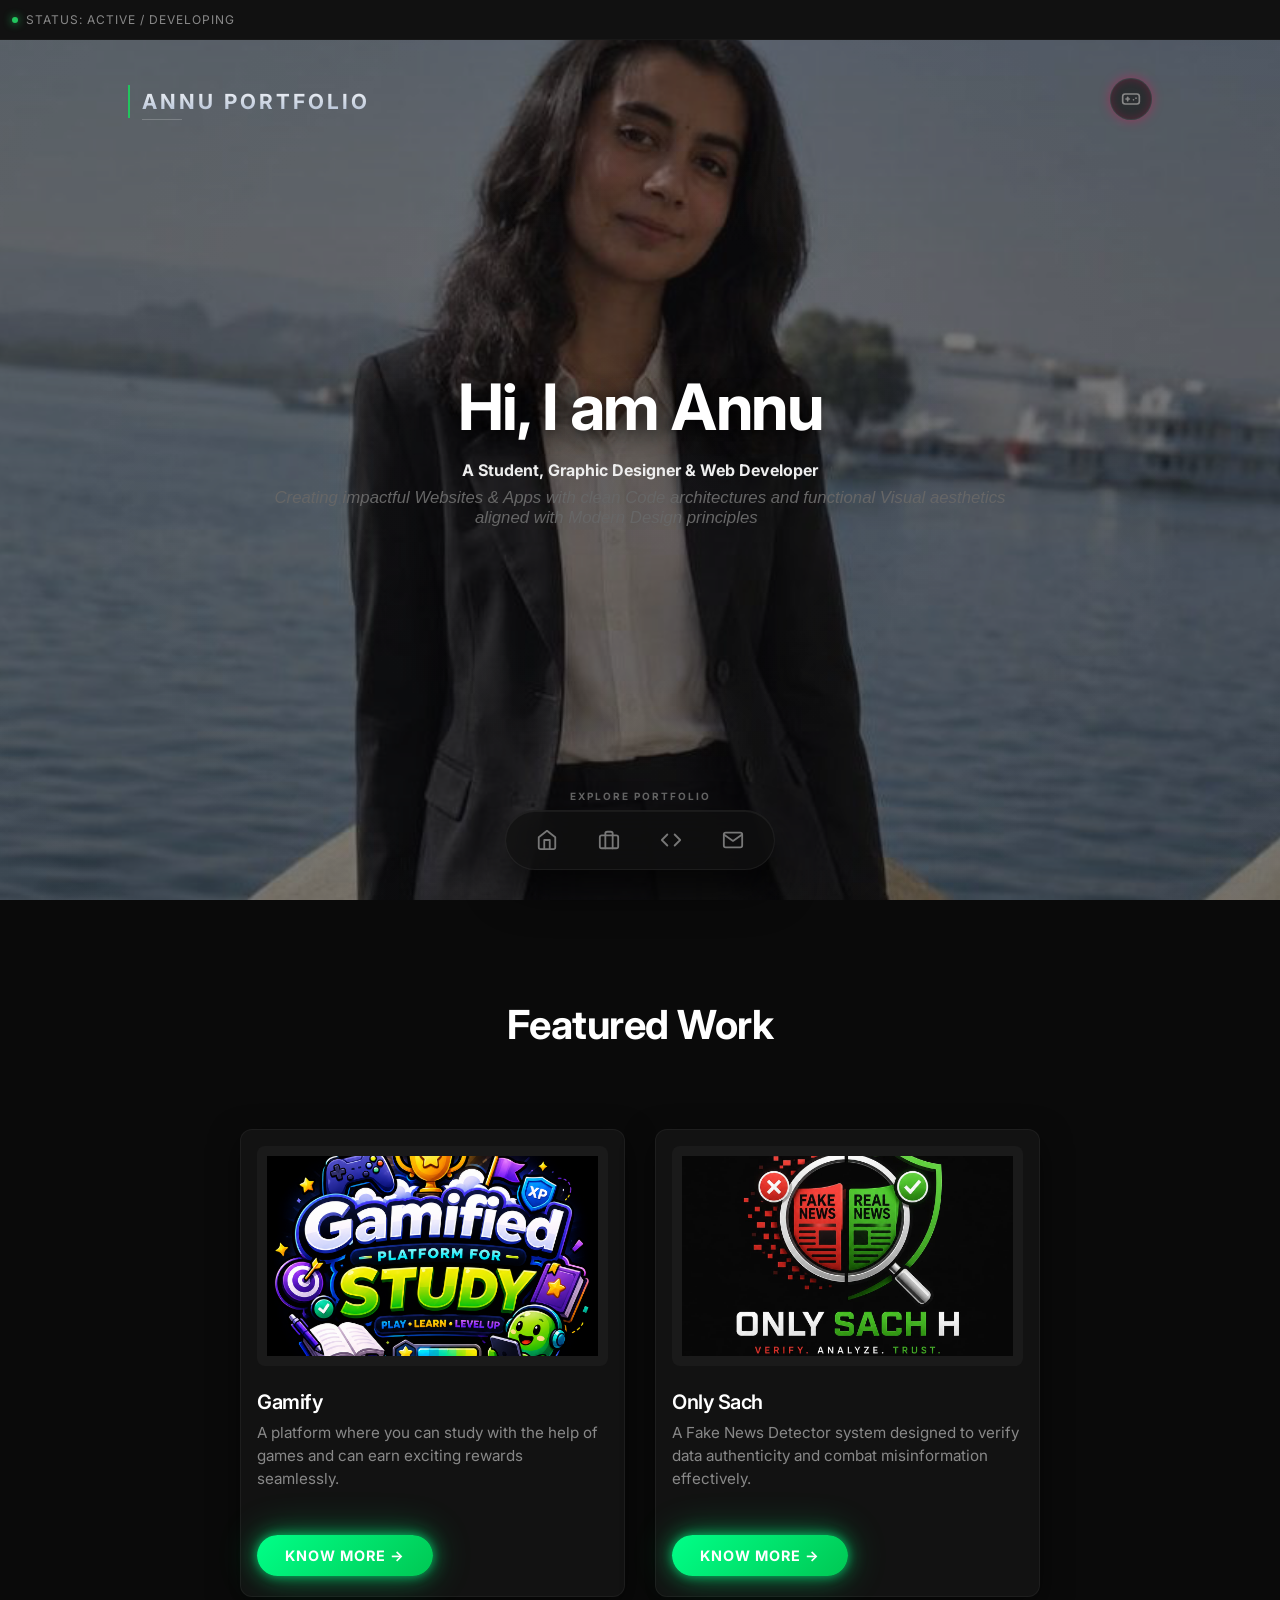
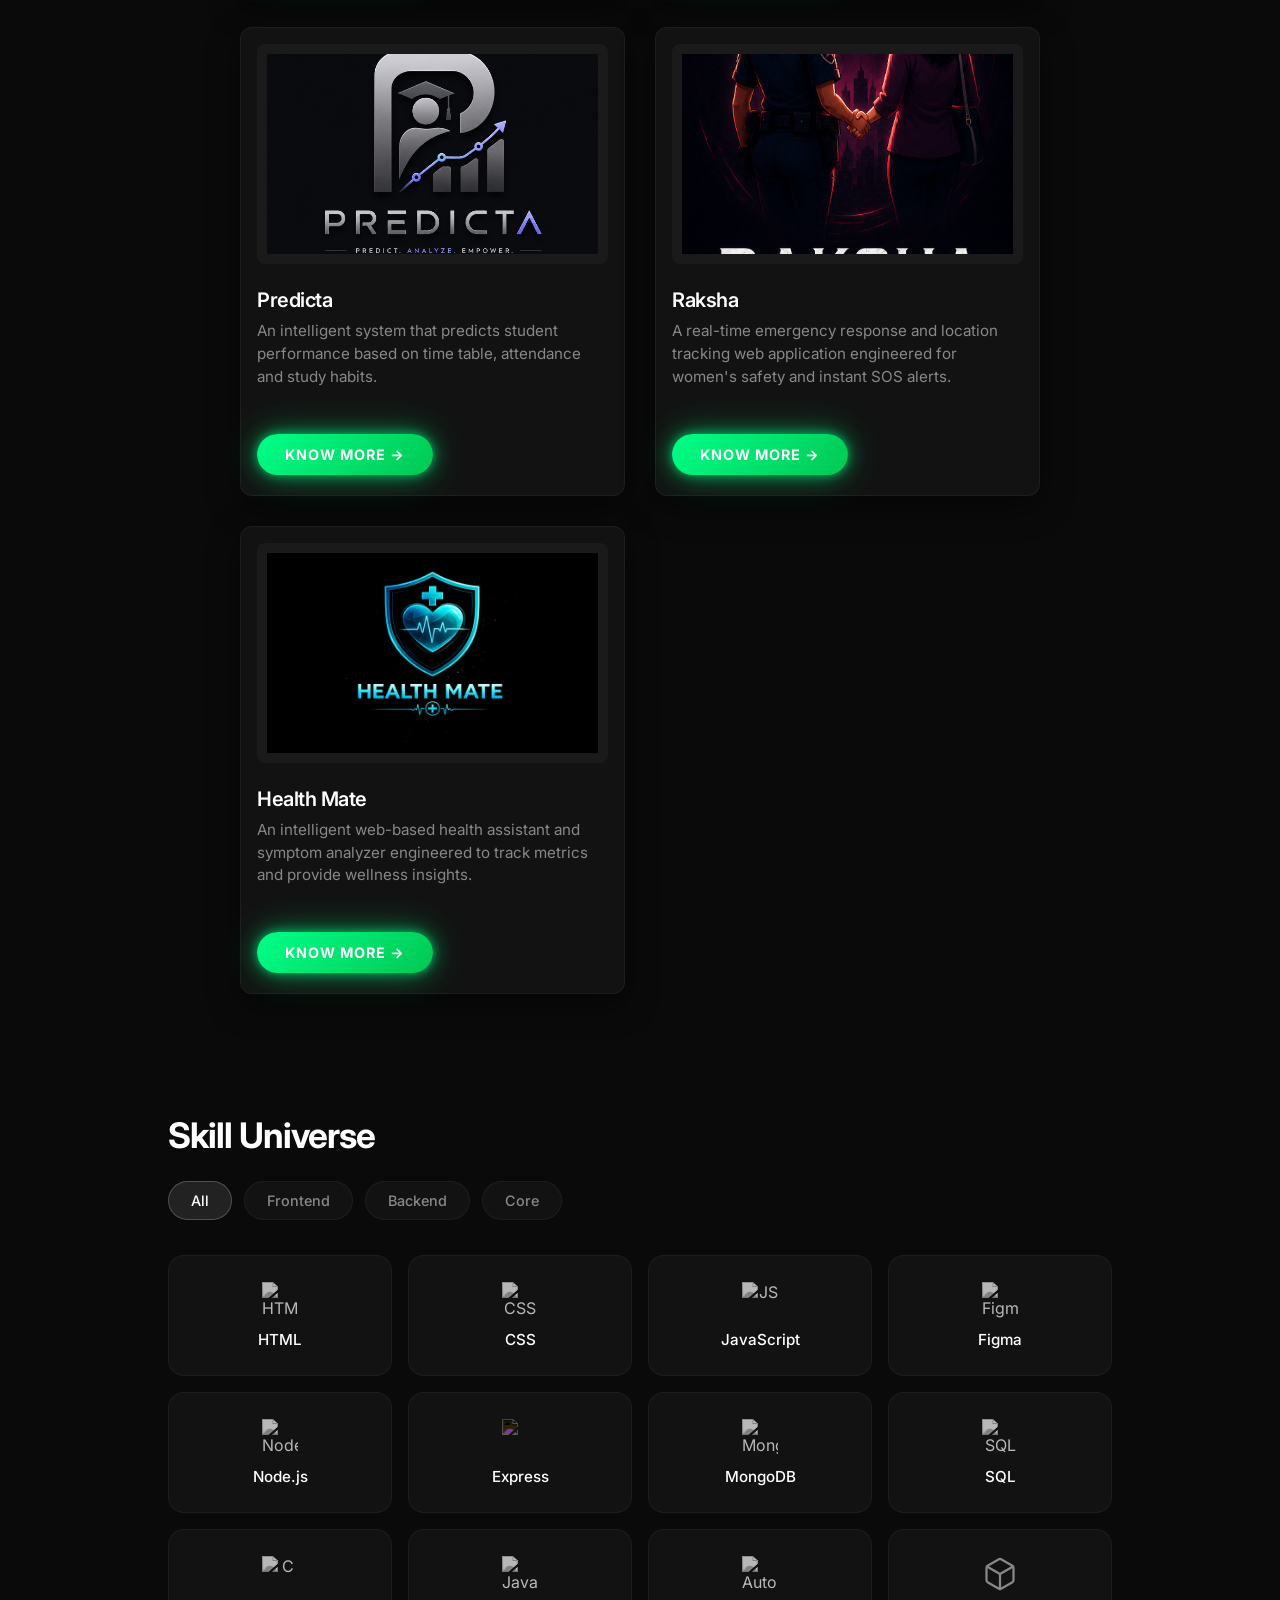
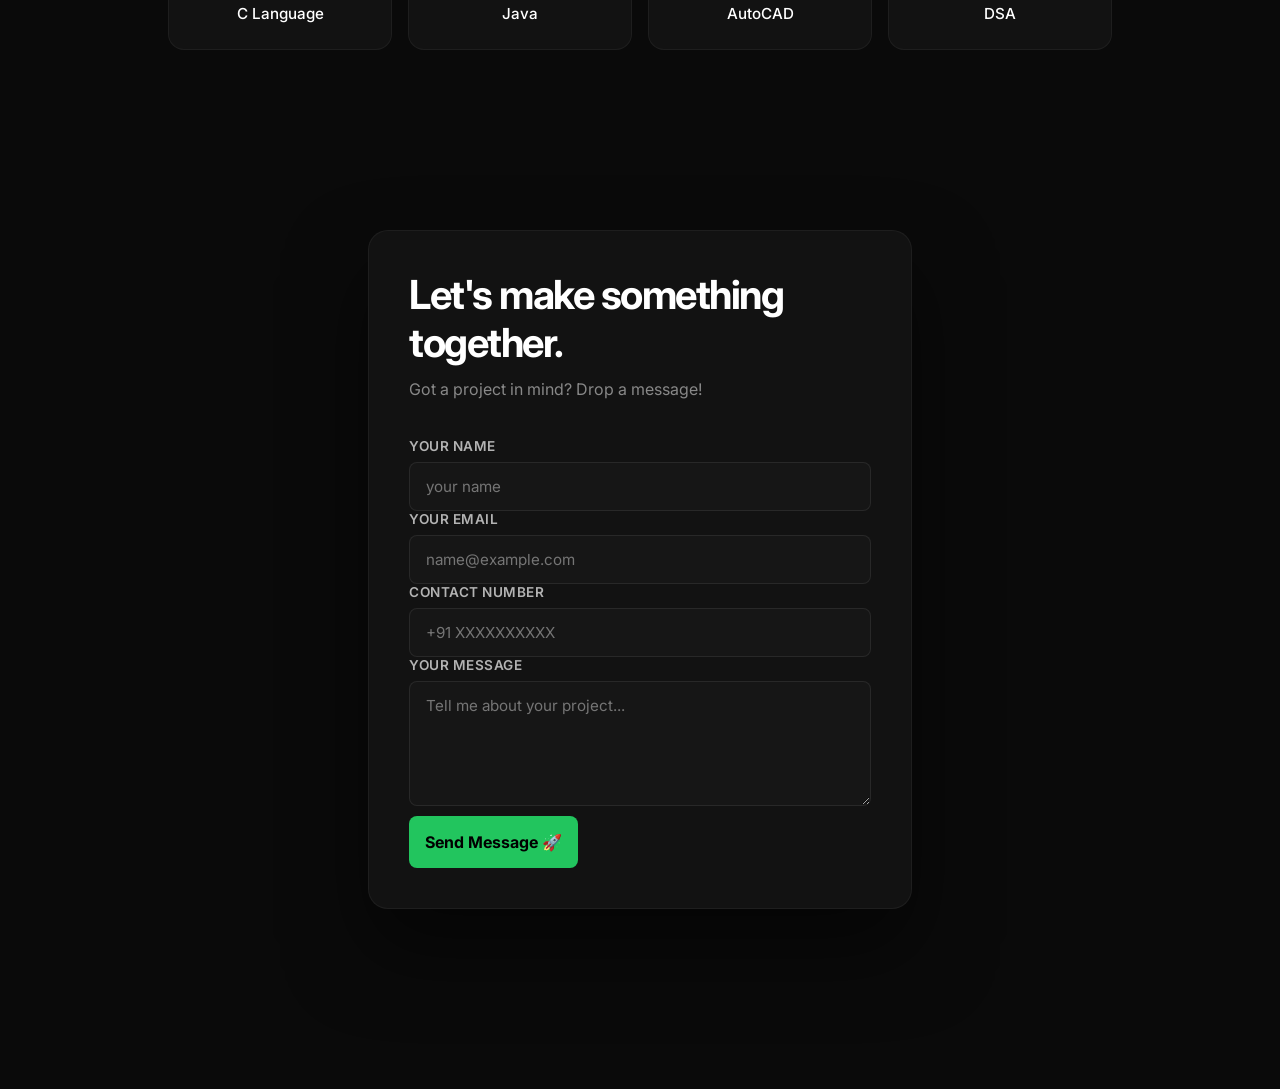
==== commit 8eb02ad7: "Add files via upload" ====
--- a/index.html
+++ b/index.html
@@ -719,7 +719,62 @@
     </style>
 </head>
 <body>
-
+<!--div id="cyberLoader">
+    <div class="loader-content">
+        <div class="portal-spinner">
+            <img src="[data-uri]" 
+                 onload="
+                    let count = 0; 
+                    let txt = document.getElementById('loadCount'); 
+                    let box = document.getElementById('cyberLoader');
+                    let run = setInterval(() => { 
+                        count++; 
+                        if(txt) txt.innerText = count + '%'; 
+                        if(count >= 100){ 
+                            clearInterval(run); 
+                            setTimeout(() => { if(box) box.classList.add('fade-out-pack'); }, 150); 
+                        } 
+                    }, 10);
+                 " style="display:none;">
+            
+            <div id="loadCount">0%</div>
+        </div>
+        <div class="loader-text">Welcome to Annu's Digital Universe</div>
+        <div class="loader-sub">SYSTEM STACK SECURE...</div>
+    </div>
+</div>-->
+<div id="cyberLoader">
+    <div class="loader-content">
+        <div class="portal-spinner">
+            <img src="[data-uri]" 
+                 onload="
+                    let box = document.getElementById('cyberLoader');
+                    let txt = document.getElementById('loadCount');
+                    
+                    // Agar user pehle hi aa chuka hai, toh loader ko bina dikhaye turant uda do
+                    if (sessionStorage.getItem('loaderPlayed') === 'true') {
+                        if(box) box.style.display = 'none';
+                    } else {
+                        // Agar pehli baar aya hai, toh counting chalao aur session set karo
+                        let count = 0; 
+                        let run = setInterval(() => { 
+                            count++; 
+                            if(txt) txt.innerText = count + '%'; 
+                            if(count >= 100){ 
+                                clearInterval(run); 
+                                sessionStorage.setItem('loaderPlayed', 'true'); // Session save ho gaya
+                                setTimeout(() => { if(box) box.classList.add('fade-out-pack'); }, 150); 
+                            } 
+                        }, 10);
+                    }
+                 " style="display:none;">
+            
+            <div id="loadCount">0%</div>
+        </div>
+        <div class="loader-text">ANNU.CORE</div>
+        <div class="loader-sub">SYSTEM STACK SECURE...</div>
+    </div>
+</div>
     <!-- === SYSTEM HIGH-OCTANE OVERLAY POPUP CONTAINER === -->
     <div id="customCyberOverlay">
         <div class="cyber-box">
@@ -739,6 +794,7 @@
             <span class="pulse-dot"></span>
             STATUS: ACTIVE / DEVELOPING
         </div>
+    
     </div>
 
     <!-- LOGO CONTAINER -->
@@ -795,8 +851,9 @@
     <!-- Photo ke upar aane wali info -->
     <div class="hero-content">
         <h1>Hi, I am Annu</h1>
-        <p>Student, Graphic Designer & Web Developer</p>
-        <p class="sub-hero">Creating websites, clean code structures, and functional visual aesthetics.</p>
+        <b> A Student, Graphic Designer & Web Developer</b>
+        <i class="sub-hero">Creating impactful Websites & Apps with clean Code architectures and functional Visual aesthetics
+             <pre>                                           aligned with Modern Design principles</pre></i>
     </div>
 </header>
 
--- a/style.css
+++ b/style.css
@@ -1146,4 +1146,231 @@
 .learn-btn:hover::before {
     left: 120%;
 }
-
+/* ==========================================================================
+   NEXT-LEVEL CYBER LOADER CSS (HULK SILVER LIGHT EFFECT)
+   ========================================================================== */
+#cyberLoader {
+    position: fixed;
+    top: 0;
+    left: 0;
+    width: 100%;
+    height: 100vh;
+    background-color: #050505; /* Black deep matrix background */
+    z-index: 9999999 !important; /* Sabse upar */
+    display: flex;
+    align-items: center;
+    justify-content: center;
+    transition: opacity 0.5s cubic-bezier(0.16, 1, 0.3, 1), visibility 0.5s;
+}
+
+.loader-wrapper {
+    display: flex;
+    flex-direction: column;
+    align-items: center;
+    gap: 20px;
+}
+
+/* Sci-Fi Portal Spinner with Heavy Silver Aura */
+.portal-spinner {
+    position: relative;
+    width: 80px;
+    height: 80px;
+    border: 3px solid rgba(255, 255, 255, 0.03);
+    border-top: 3px solid #ffffff; /* Heavy solid silver handle */
+    border-bottom: 3px solid rgba(200, 200, 200, 0.6);
+    border-radius: 50%;
+    animation: portalRotate 0.8s linear infinite;
+    box-shadow: 0 0 30px rgba(255, 255, 255, 0.35), 
+                inset 0 0 15px rgba(255, 255, 255, 0.15);
+}
+
+/* Inner Core Pulsing Ring */
+.inner-pulse {
+    position: absolute;
+    top: 50%;
+    left: 50%;
+    transform: translate(-50%, -50%);
+    width: 40px;
+    height: 40px;
+    border: 2px dashed rgba(255, 255, 255, 0.4);
+    border-radius: 50%;
+    animation: corePulse 1.5s ease-in-out infinite alternate;
+}
+
+.loader-brand {
+    font-size: 1.6rem;
+    font-weight: 900;
+    letter-spacing: 6px;
+    color: #ffffff;
+    text-shadow: 0 0 15px rgba(255, 255, 255, 0.5);
+    margin-top: 10px;
+}
+
+/* Tech Progress Line Indicator */
+.loader-progress-bar {
+    width: 160px;
+    height: 2px;
+    background: rgba(255, 255, 255, 0.05);
+    border-radius: 10px;
+    overflow: hidden;
+}
+
+.progress-fill {
+    width: 100%;
+    height: 100%;
+    background: linear-gradient(90deg, transparent, #ffffff, transparent);
+    background-size: 200% 100%;
+    animation: activeLoad 1.2s infinite linear;
+}
+
+.matrix-status {
+    font-size: 0.65rem;
+    letter-spacing: 3px;
+    color: #555;
+    text-transform: uppercase;
+}
+
+/* ANIMATIONS ENGINE */
+@keyframes portalRotate {
+    0% { transform: rotate(0deg); }
+    100% { transform: rotate(360deg); }
+}
+
+@keyframes corePulse {
+    0% { transform: translate(-50%, -50%) scale(0.8); opacity: 0.3; }
+    100% { transform: translate(-50%, -50%) scale(1.1); opacity: 0.9; }
+}
+
+@keyframes activeLoad {
+    0% { background-position: -200% 0; }
+    100% { background-position: 200% 0; }
+}
+
+/* Smooth Dismiss Class */
+#cyberLoader.fade-out-pack {
+    opacity: 0;
+    visibility: hidden;
+}
+/* Portal Spinner Layout Fixed */
+.portal-spinner {
+    position: relative;
+    width: 90px;  /* Size halka sa bada kiya taaki number easily fit ho */
+    height: 90px;
+    border: 3px solid rgba(255, 255, 255, 0.03);
+    border-top: 3px solid #ffffff; 
+    border-bottom: 3px solid rgba(200, 200, 200, 0.6);
+    border-radius: 50%;
+    animation: portalRotate 0.8s linear infinite;
+    box-shadow: 0 0 30px rgba(255, 255, 255, 0.35), 
+                inset 0 0 15px rgba(255, 255, 255, 0.15);
+    display: flex;
+    align-items: center;
+    justify-content: center;
+}
+
+/* NUMBER LOADING STYLING (Portal ke bilkul center mein bina ghoome khada rahega) */
+#loadCount {
+    font-size: 0.95rem;
+    font-weight: 700;
+    color: #ffffff;
+    text-shadow: 0 0 10px rgba(255, 255, 255, 0.6);
+    letter-spacing: 0.5px;
+    animation: portalRotateAnti 0.8s linear infinite; /* Spinner ke ulta ghoomega taaki zero degree par static dikhe */
+    z-index: 5;
+}
+
+/* Counter text ko ghoomne se rokne ka hack animation */
+@keyframes portalRotateAnti {
+    0% { transform: rotate(0deg); }
+    100% { transform: rotate(-360deg); }
+}
+/* ==========================================================================
+   ULTRA-BRIGHT & SUPER WIDE HULK SILVER GLOW CSS
+   ========================================================================== */
+#cyberLoader {
+    position: fixed;
+    top: 0;
+    left: 0;
+    width: 100%;
+    height: 100vh;
+    background-color: #050505; /* Deep cyber black to make silver pop out */
+    z-index: 9999999 !important;
+    display: flex;
+    align-items: center;
+    justify-content: center;
+    transition: opacity 0.6s cubic-bezier(0.16, 1, 0.3, 1), visibility 0.6s;
+}
+
+.loader-content {
+    display: flex;
+    flex-direction: column;
+    align-items: center;
+    gap: 18px;
+}
+
+/* Spinner with MASSIVE, WIDE and INTENSE Metallic Silver Glow Aura */
+.portal-spinner {
+    position: relative;
+    width: 85px;  
+    height: 85px;
+    border: 4px solid rgba(255, 255, 255, 0.03);
+    border-top: 4px solid #ffffff; /* Sharp bright platinum silver edge */
+    border-bottom: 4px solid rgba(255, 255, 255, 0.5); /* Semi-bright metallic base */
+    border-radius: 50%;
+    animation: spinLoader 0.8s linear infinite;
+    
+    /* ULTRA WIDE MULTI-LAYER SILVER NEON GLOW CHOPPED UP FOR MAXIMUM DEPTH */
+    box-shadow: 
+        0 0 25px rgba(255, 255, 255, 0.6),    /* Core bright glow */
+        0 0 50px rgba(240, 240, 240, 0.4),    /* Mid-range silver spread */
+        0 0 90px rgba(200, 200, 200, 0.25),   /* HULK WIDE heavy aura */
+        inset 0 0 20px rgba(255, 255, 255, 0.2); /* Internal glow */
+                
+    display: flex;
+    align-items: center;
+    justify-content: center;
+}
+
+/* NUMBER LOADING (Stays perfectly straight in center) */
+#loadCount {
+    font-size: 0.95rem;
+    font-weight: 800;
+    color: #ffffff;
+    text-shadow: 0 0 12px rgba(255, 255, 255, 0.7);
+    letter-spacing: 0.5px;
+    animation: spinLoaderAnti 0.8s linear infinite; /* Counter acts to stay stable */
+    z-index: 10;
+}
+
+.loader-text {
+    font-size: 1.5rem;
+    font-weight: 900;
+    letter-spacing: 5px;
+    color: #ffffff;
+    text-shadow: 0 0 15px rgba(255, 255, 255, 0.5);
+    margin-top: 10px;
+}
+
+.loader-sub {
+    font-size: 0.7rem;
+    letter-spacing: 3px;
+    color: #555;
+    text-transform: uppercase;
+}
+
+/* LOCK STEP ANIMATIONS ENGINE */
+@keyframes spinLoader {
+    0% { transform: rotate(0deg); }
+    100% { transform: rotate(360deg); }
+}
+
+@keyframes spinLoaderAnti {
+    0% { transform: rotate(0deg); }
+    100% { transform: rotate(-360deg); }
+}
+
+/* Smooth Dismiss Class */
+#cyberLoader.fade-out-pack {
+    opacity: 0;
+    visibility: hidden;
+}
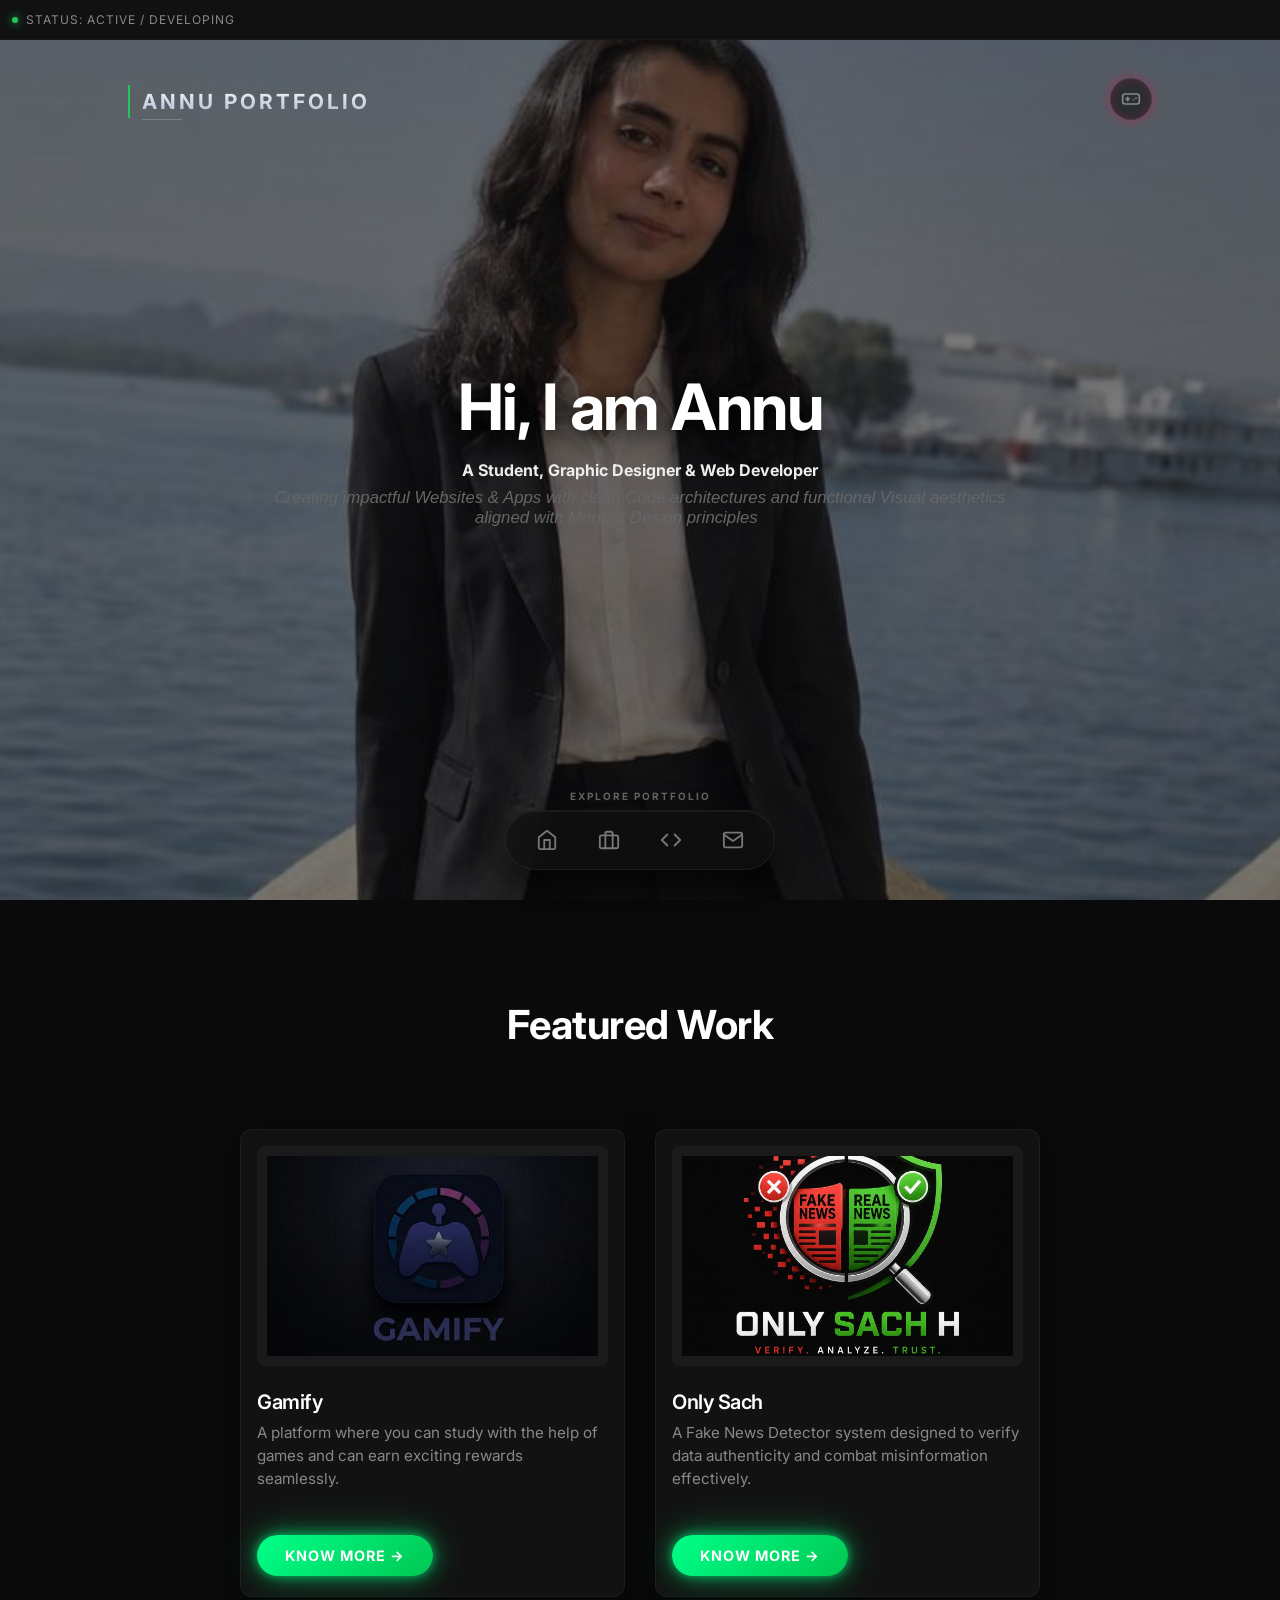
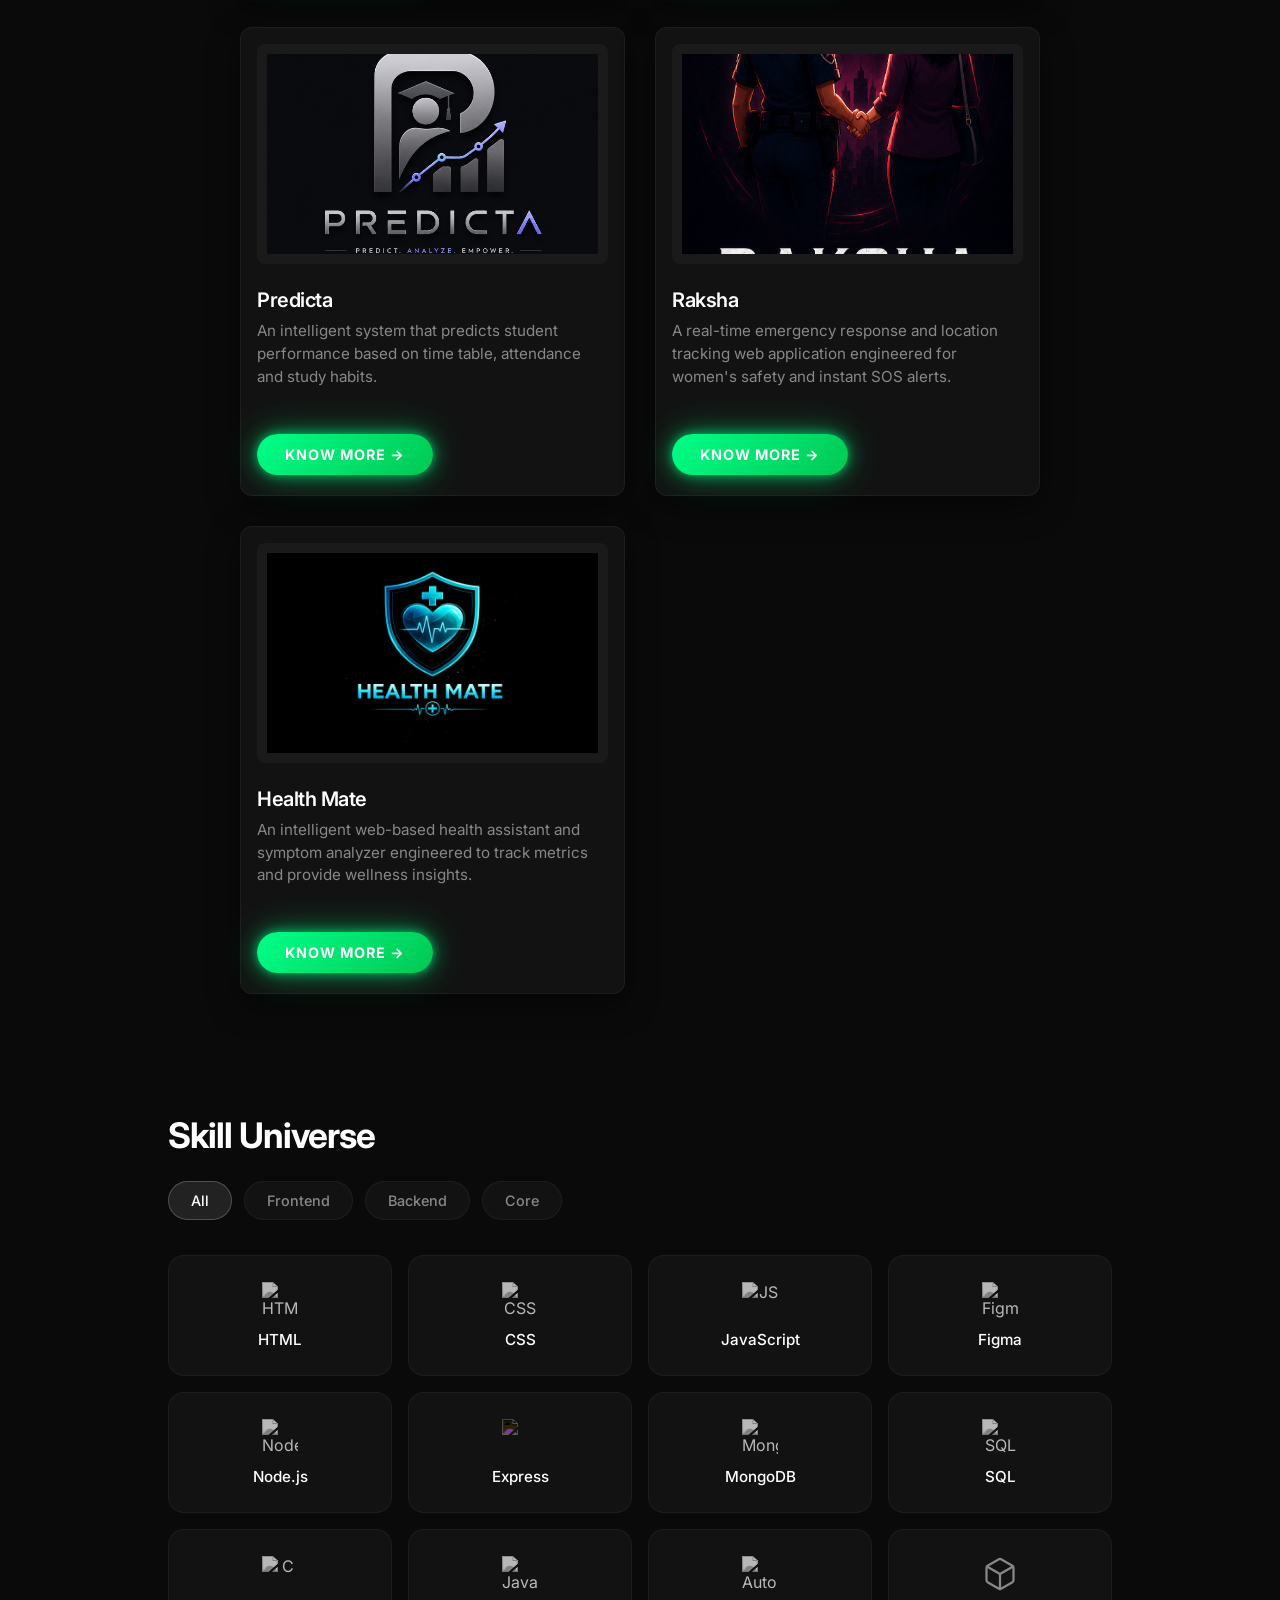
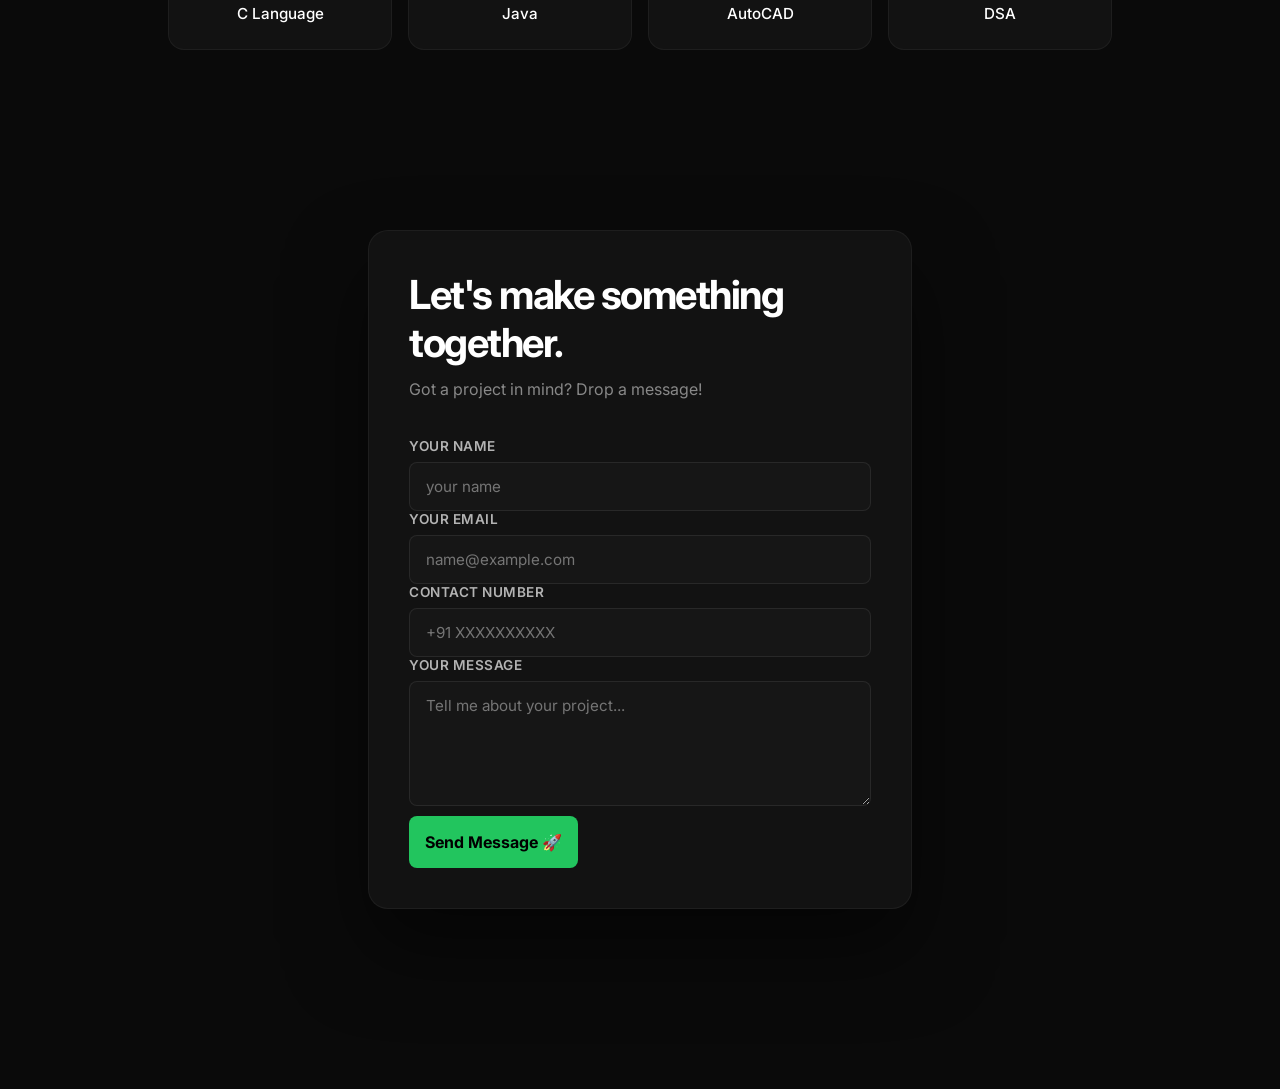
==== commit 298827ff: "Add files via upload" ====
--- a/index.html
+++ b/index.html
@@ -771,7 +771,7 @@
             
             <div id="loadCount">0%</div>
         </div>
-        <div class="loader-text">ANNU.CORE</div>
+        <div class="loader-text">Welcome to Annu's Digital Universe</div>
         <div class="loader-sub">SYSTEM STACK SECURE...</div>
     </div>
 </div>
@@ -867,7 +867,7 @@
         <!-- Project 1: Gamify -->
         <a href="project_detail.html" class="project-link">
             <div class="card">
-                <img src="gamified.png" alt="Gamify Project" class="card-img">
+                <img src="gamify.jpeg" alt="Gamify Project" class="card-img">
                 <h3 class="project-title">Gamify</h3>
                 <p>A platform where you can study with the help of games and can earn exciting rewards seamlessly.</p>
                 <div class="learn-btn">KNOW MORE →</div>
@@ -894,6 +894,7 @@
             </div>
         </a>
 
+
         <!-- Project 4: Raksha -->
         <a href="safety_detail.html" class="project-link">
             <div class="card">
@@ -913,6 +914,7 @@
                 <div class="learn-btn">KNOW MORE →</div>
             </div>
         </a>
+        
 
     </div>
 </section>
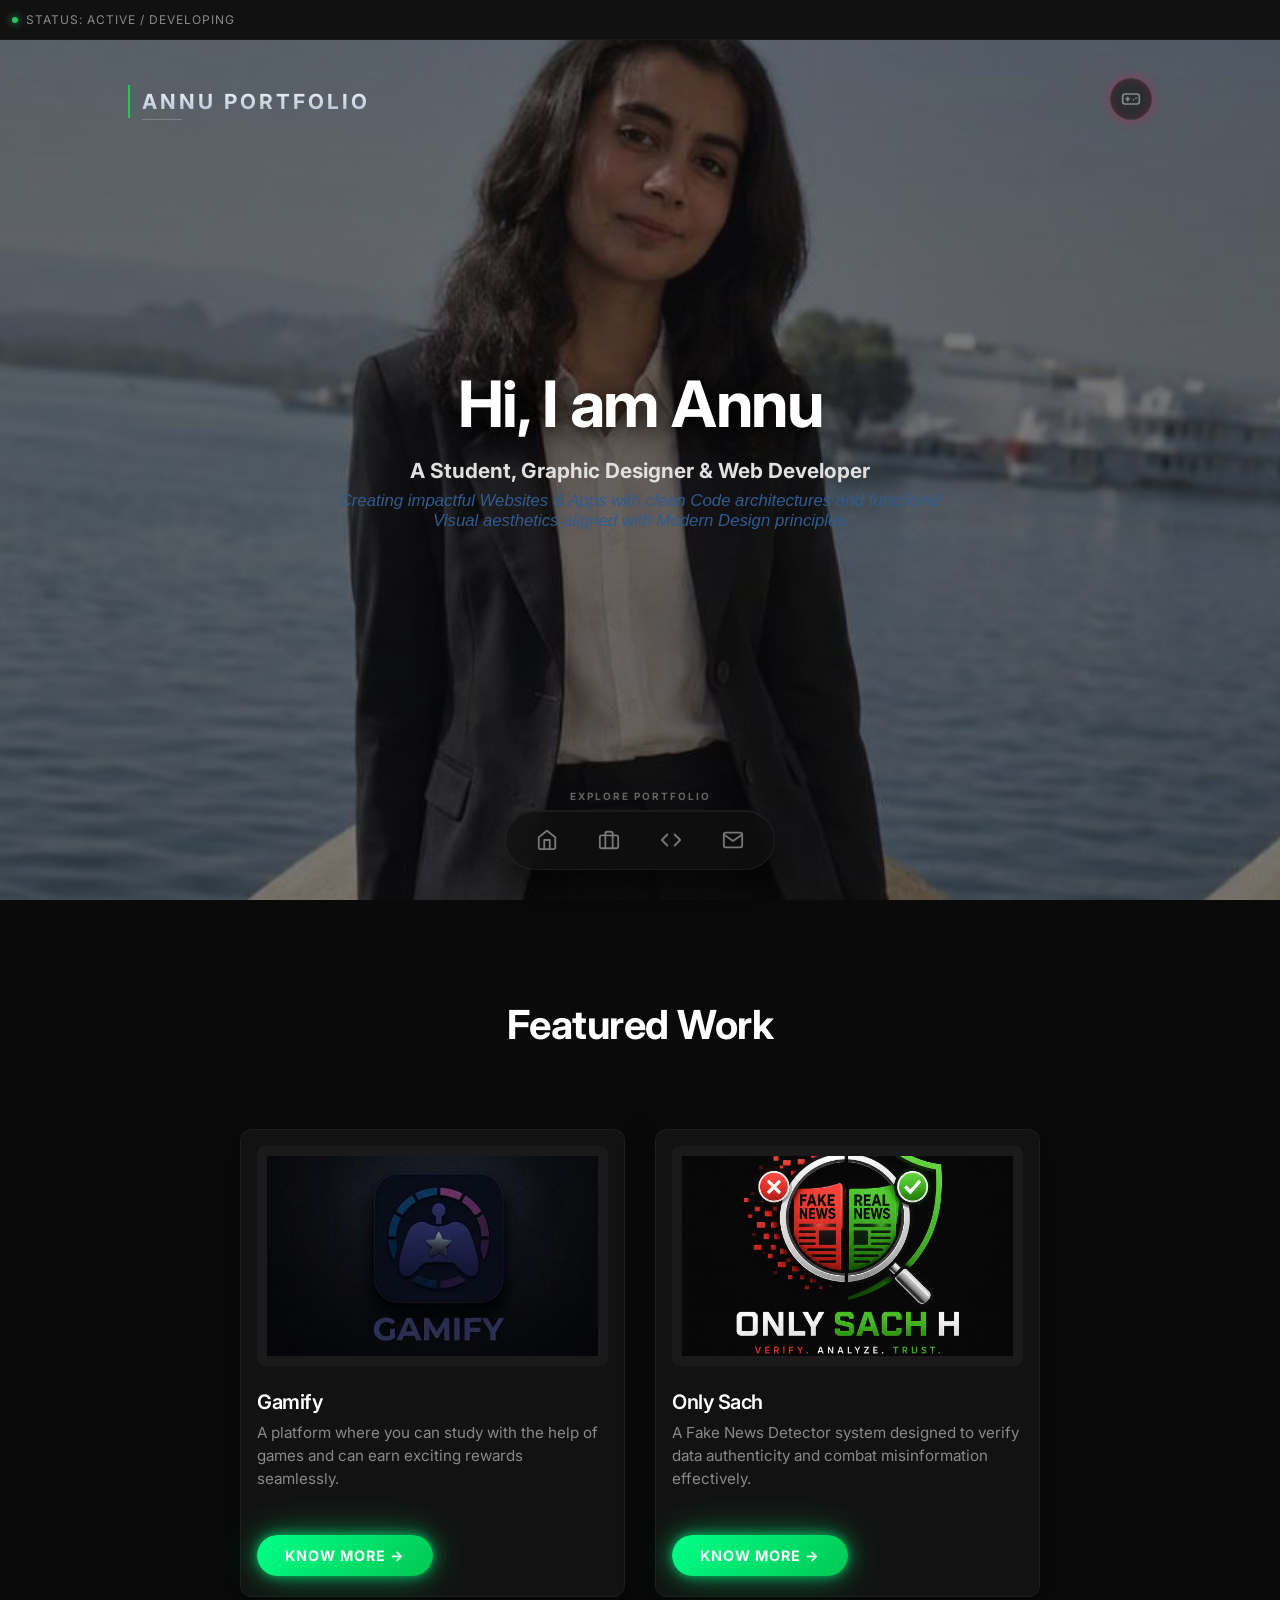
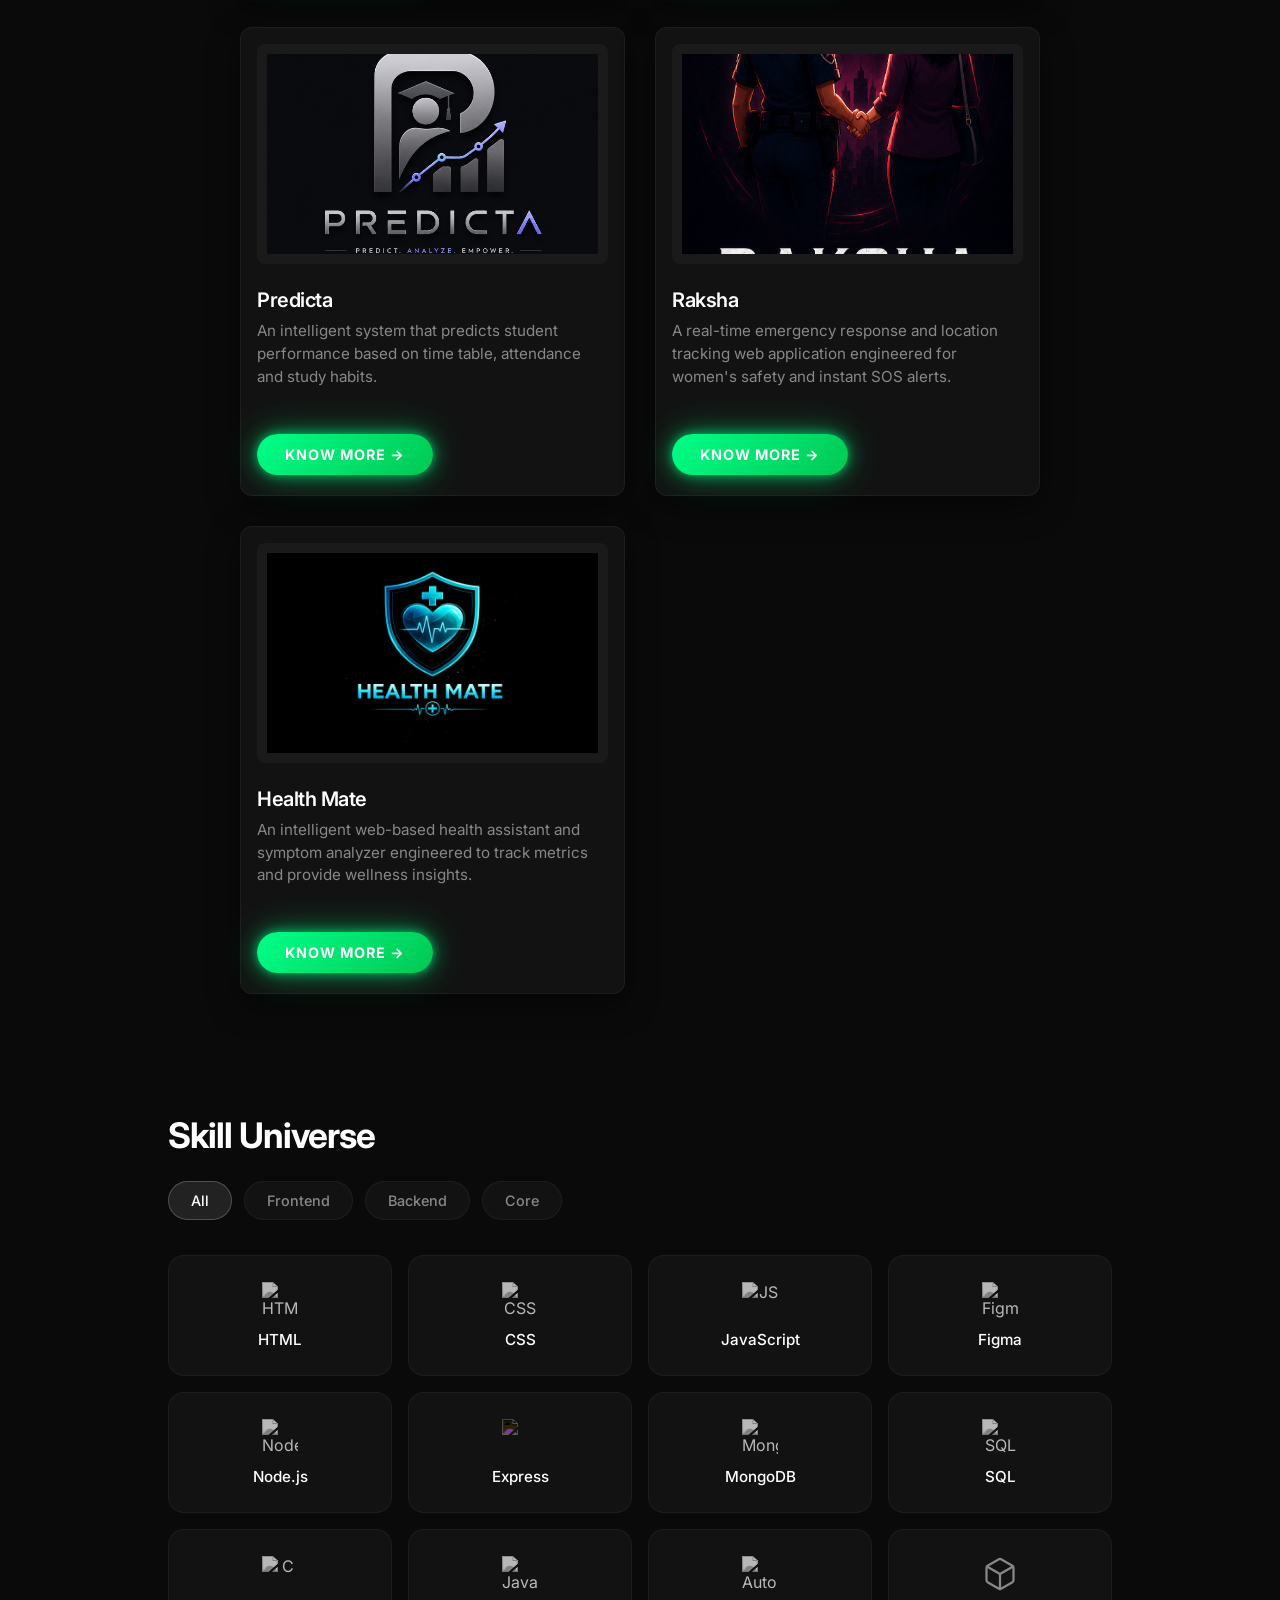
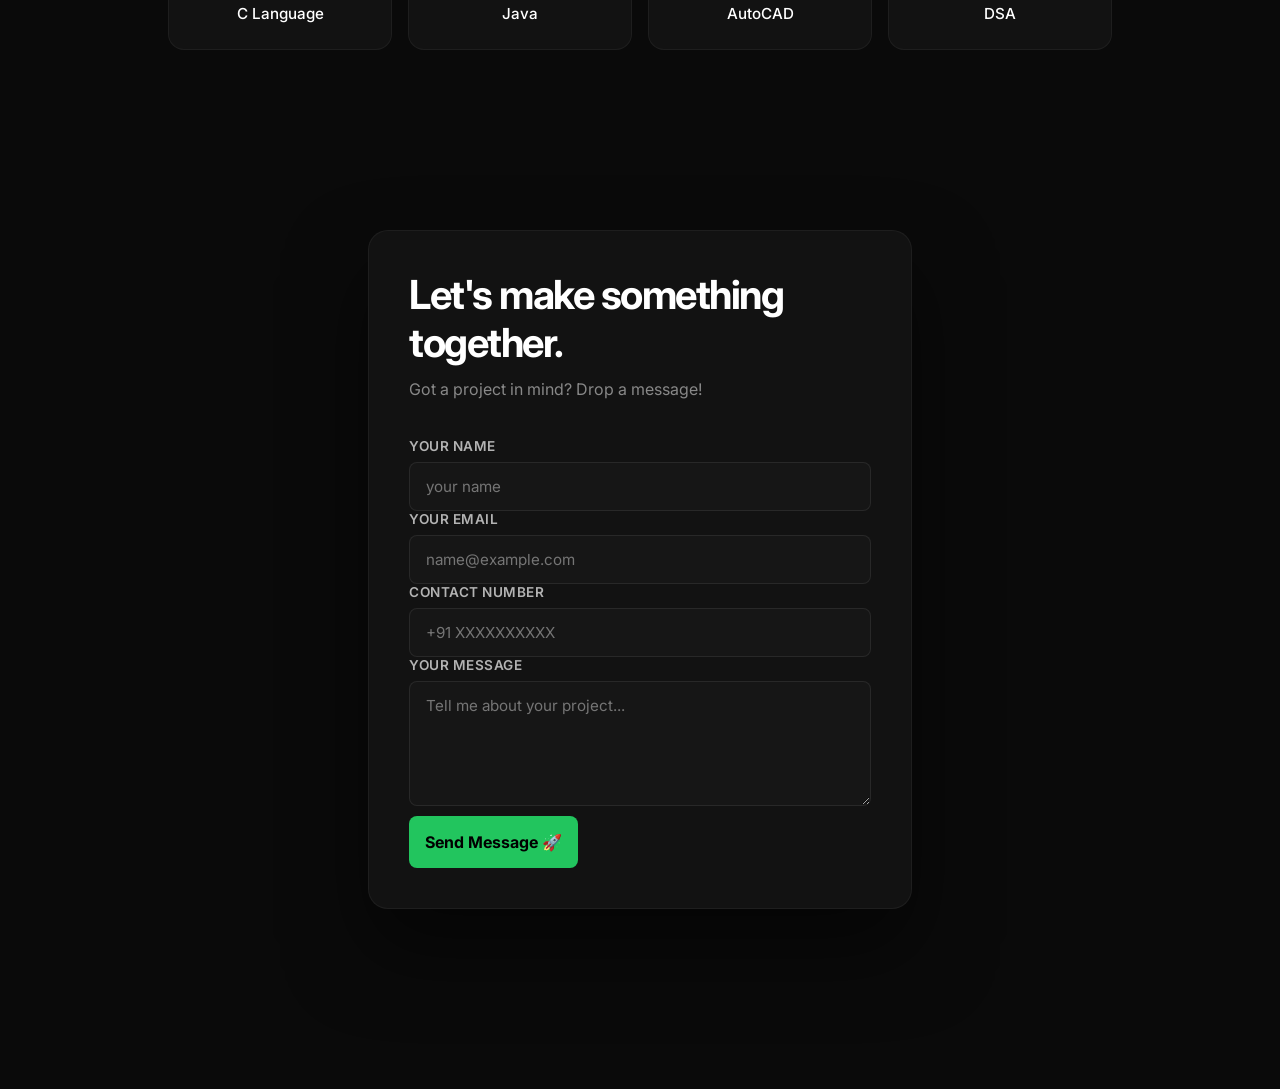
==== commit a1625070: "Add files via upload" ====
--- a/index.html
+++ b/index.html
@@ -852,8 +852,8 @@
     <div class="hero-content">
         <h1>Hi, I am Annu</h1>
         <b> A Student, Graphic Designer & Web Developer</b>
-        <i class="sub-hero">Creating impactful Websites & Apps with clean Code architectures and functional Visual aesthetics
-             <pre>                                           aligned with Modern Design principles</pre></i>
+        <i class="sub-hero">Creating impactful Websites & Apps with clean Code architectures and functional
+<pre>                    Visual aesthetics aligned with Modern Design principles</pre></i>
     </div>
 </header>
 
--- a/style.css
+++ b/style.css
@@ -1374,3 +1374,143 @@
     opacity: 0;
     visibility: hidden;
 }
+/* ==========================================================================
+   MOBILE & TABLET ULTRA-RESPONSIVE FIX (MACBOOK LOOK ON PHONE)
+   ========================================================================== */
+
+@media (max-width: 768px) {
+    /* 1. Global Section Padding Control (Mobile par text chips na ho) */
+    body {
+        font-size: 14px; /* Mobile par clean typography */
+    }
+    
+    /* 2. Hero / Intro Section Optimization */
+    .hero-section, .intro-section {
+        padding: 60px 16px !important;
+        text-align: center;
+    }
+    
+    .hero-section h1 {
+        font-size: 2.2rem !important; /* Mobile ke hisab se text perfect sizing */
+        line-height: 1.3 !important;
+        letter-spacing: -0.5px !important;
+    }
+
+    .hero-section p {
+        font-size: 1rem !important;
+        padding: 0 10px;
+    }
+
+    /* 3. STRICT ONE-BY-ONE PROJECT CARD LOOK ON MOBILE */
+    .projects-section {
+        padding: 60px 15px 40px 15px !important;
+    }
+
+    .projects-section h2 {
+        font-size: 2rem !important;
+        margin-bottom: 35px !important;
+    }
+
+    .projects-grid {
+        gap: 35px !important; /* Mobile par space optimal rakhne ke liye */
+        width: 100% !important;
+        padding: 0 5px !important;
+    }
+
+    /* Card Layout optimization for smooth mobile scrolling */
+    .card {
+        padding: 20px !important; /* Box ke andar mobile padding thodi kam */
+        border-radius: 16px !important;
+    }
+
+    /* Project Image responsive scaling */
+    .card-img {
+        height: 200px !important; /* Image mobile screen se bahar nahi bhagegi, neat dikhegi */
+        margin-bottom: 18px !important;
+        border-radius: 10px !important;
+    }
+
+    .project-title {
+        font-size: 1.3rem !important;
+        margin-bottom: 8px !important;
+    }
+
+    .card p {
+        font-size: 0.95rem !important;
+        line-height: 1.5 !important;
+        margin-bottom: 18px !important;
+    }
+    
+    /* 4. Loader Responsive Adjustment */
+    .portal-spinner {
+        width: 75px !important;
+        height: 75px !important;
+    }
+    
+    #loadCount {
+        font-size: 0.85rem !important;
+    }
+
+    .loader-text {
+        font-size: 1.2rem !important;
+        letter-spacing: 3px !important;
+    }
+}
+
+/* Extra small mobile screens (iPhone SE, Small Androids) */
+@media (max-width: 400px) {
+    .hero-section h1 {
+        font-size: 1.8rem !important;
+    }
+    .card-img {
+        height: 170px !important;
+    }
+}
+/* ==========================================================================
+   HERO HIGHLIGHT TEXT COLOR & VISIBILITY FIX
+   ========================================================================== */
+.hero-content b {
+    color: #e0e0e0 !important; /* Baki normal text soft white rahega */
+    font-size: 1.3rem !important;
+}
+
+/* Jo words hume alag rang mein chamkane hain */
+.hero-highlight {
+    color: #ffffff !important; /* Pure white crisp base */
+    font-weight: 800 !important;
+    
+    /* Heavy Silver Glow jo background image ke upar text ko dabne nahi dega */
+    text-shadow: 0 0 12px rgba(255, 255, 255, 0.6), 
+                 0 0 25px rgba(255, 255, 255, 0.3);
+    
+    display: inline-block;
+}
+/* ==========================================================================
+   SIRF BLUEISH COLOR FOR "Creating impactful..." LINE
+   ========================================================================== */
+.hero-content .sub-hero, 
+.hero-content .sub-hero pre {
+    /* Muted Blueish-Cyan tone jo eyes par smooth lagta hai aur photo par pop hota hai */
+    color: #305c90 !important; 
+}
+/* ==========================================================================
+   ULTRA-ATTRACTIVE BLUEISH COLOR FOR ALL SCREENS (MAC & MOBILE SAME LOOK)
+   ========================================================================== */
+
+
+/* Mobile responsive synchronization */
+@media (max-width: 768px) {
+    .hero-content .sub-hero {
+        /* Mobile screen ke hisab se text balance rehne ke liye wrapper control */
+        display: block !important;
+        text-align: center !important;
+    }
+    
+    .hero-content .sub-hero pre {
+        /* Mobile par pre tag text ko screen se bahar na bhagaye isliye space reset */
+        white-space: pre-wrap !important;
+        margin: 0 !important;
+        padding: 0 !important;
+        text-align: center !important;
+    }
+}
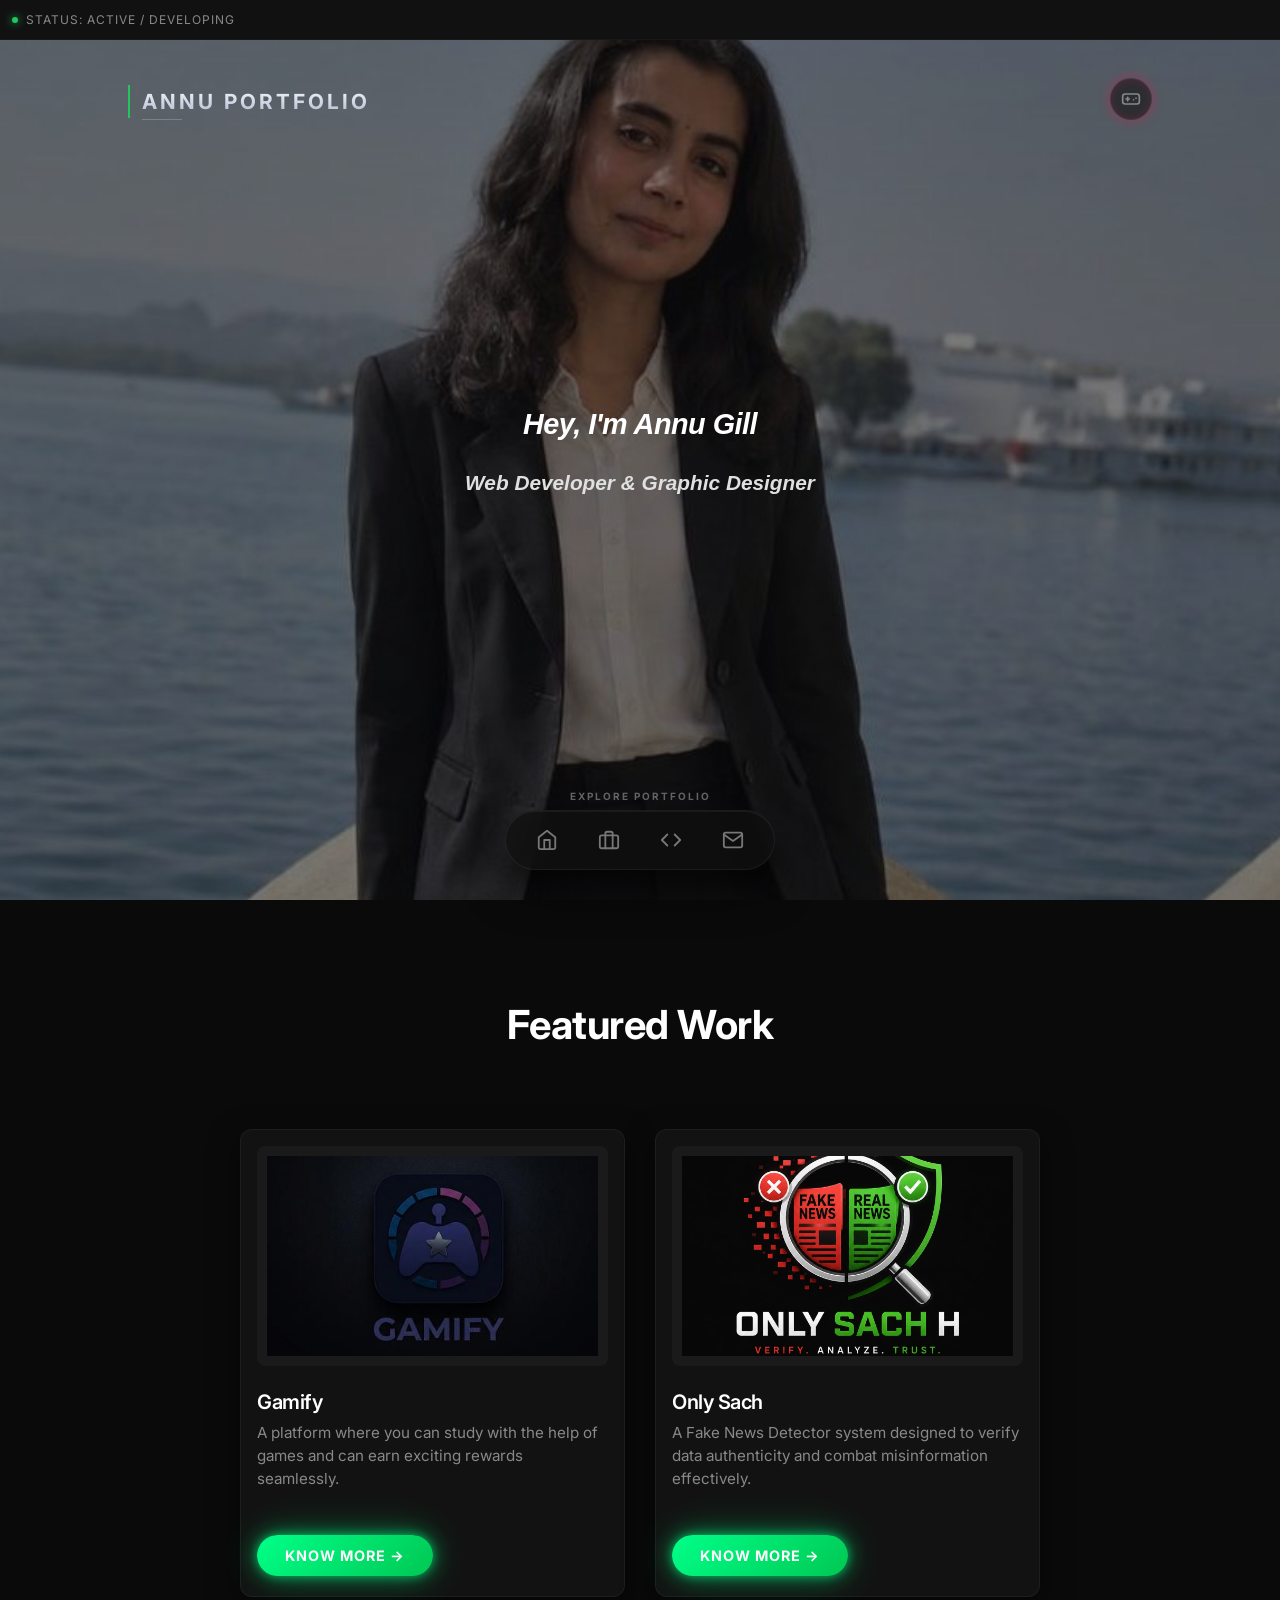
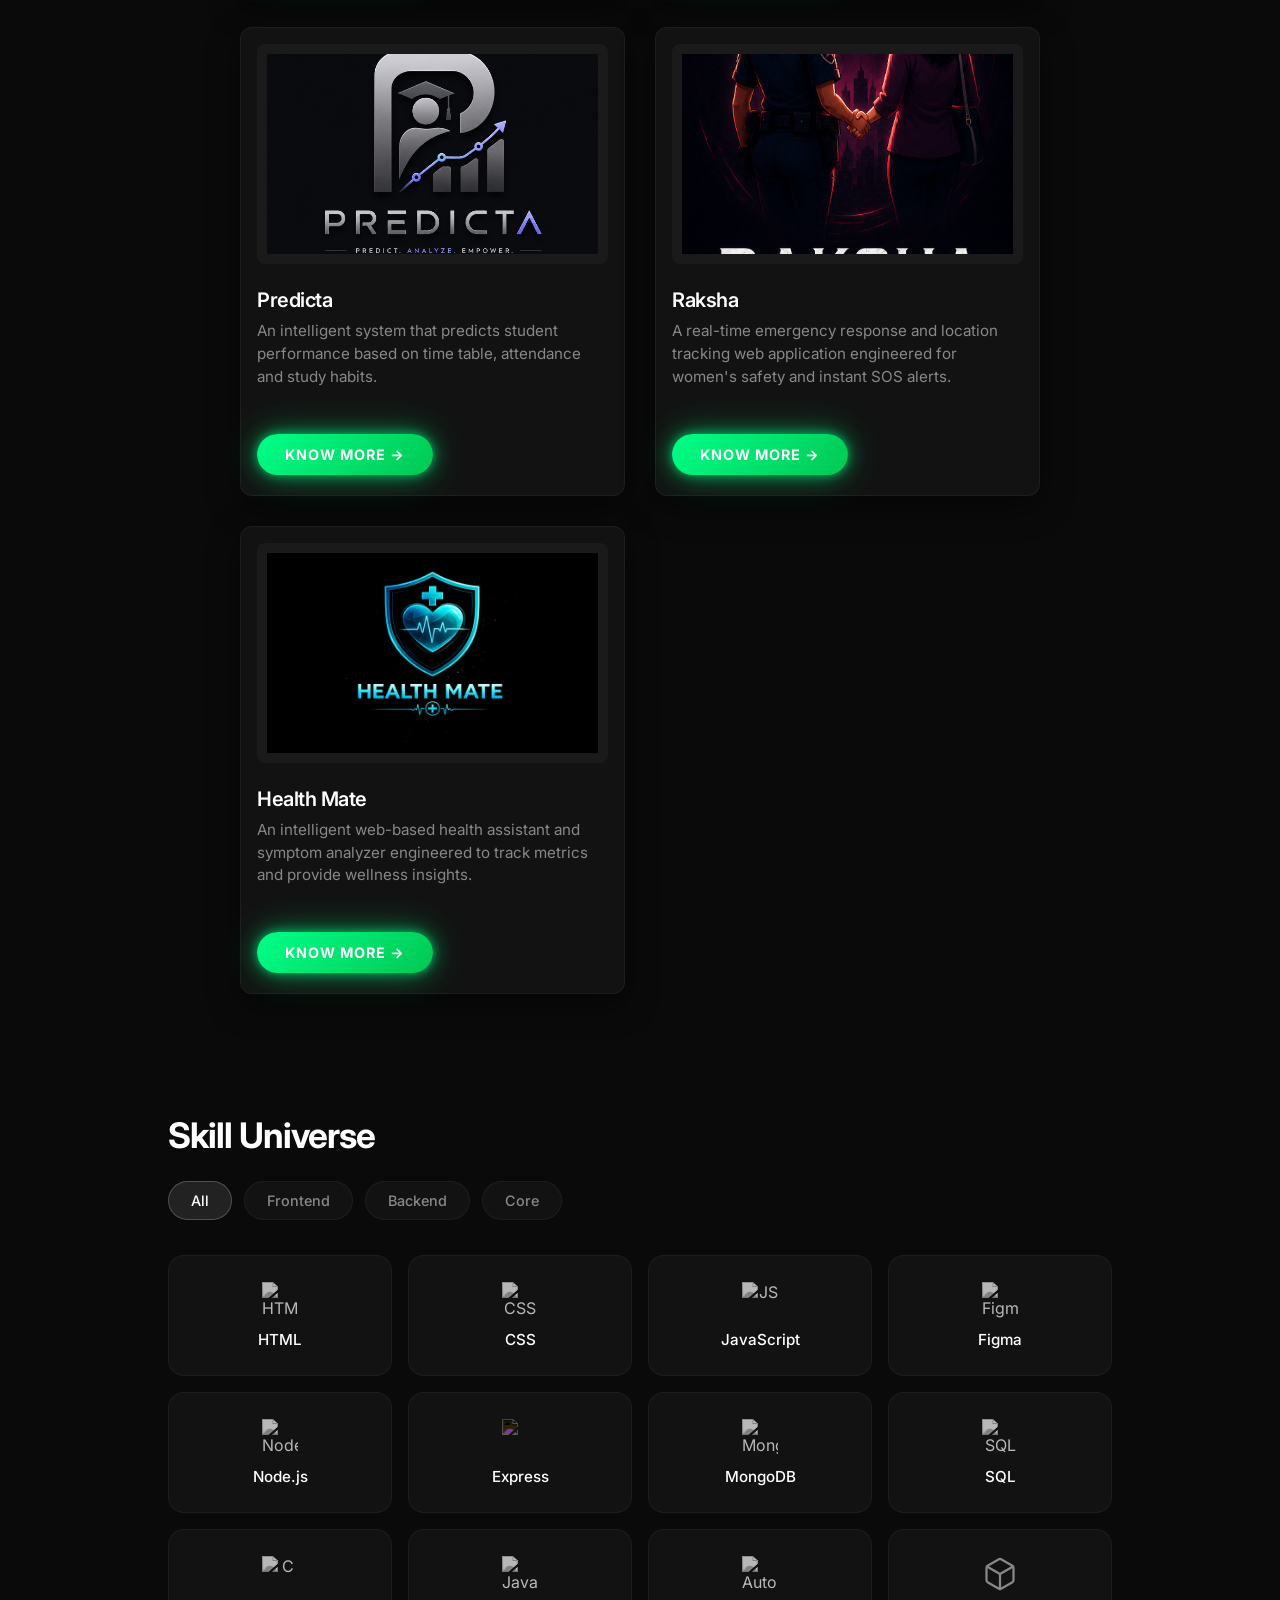
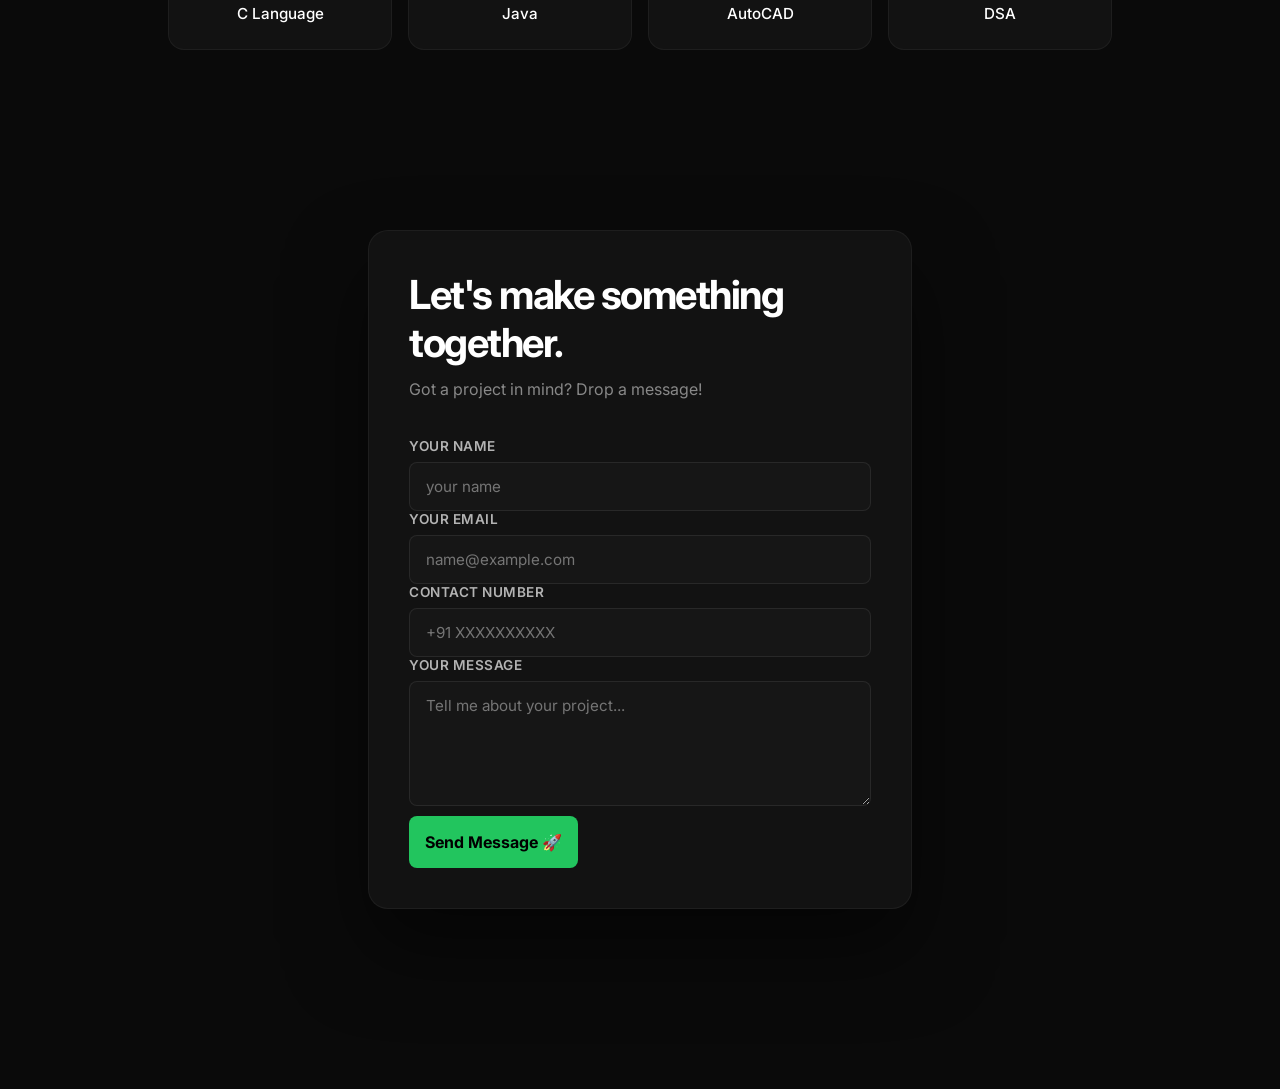
==== commit 54dc0a1d: "Add files via upload" ====
--- a/index.html
+++ b/index.html
@@ -718,7 +718,8 @@
         }
     </style>
 </head>
-<body>
+
+    <body ontouchstart="">
 <!--div id="cyberLoader">
     <div class="loader-content">
         <div class="portal-spinner">
@@ -850,10 +851,9 @@
 
     <!-- Photo ke upar aane wali info -->
     <div class="hero-content">
-        <h1>Hi, I am Annu</h1>
-        <b> A Student, Graphic Designer & Web Developer</b>
-        <i class="sub-hero">Creating impactful Websites & Apps with clean Code architectures and functional
-<pre>                    Visual aesthetics aligned with Modern Design principles</pre></i>
+        <h2><i> Hey, I'm Annu Gill</i></h2>
+        <i><b> Web Developer & Graphic Designer</b></i>
+       
     </div>
 </header>
 
--- a/style.css
+++ b/style.css
@@ -1514,3 +1514,47 @@
         text-align: center !important;
     }
 }
+/* ==========================================================================
+   MOBILE TOUCH GLOW TRIGGER (MAC LIKE GREY LIGHT ON FINGER TOUCH)
+   ========================================================================== */
+
+/* 1. Card par finger rakhte hi (Tap karte hi) grey glow on ho jaye */
+.card:active, 
+.projects-grid .card:active {
+    background: rgba(255, 255, 255, 0.08) !important; /* Premium sleek grey shade */
+    box-shadow: 0 0 25px rgba(255, 255, 255, 0.15) !important; /* Mac jaisi subtle grey lighting */
+    transform: scale(0.98) !important; /* Halka sa press effect jo premium feel dega */
+    transition: all 0.2s ease !important;
+}
+
+/* 2. Mobile browsers ko batane ke liye ki yahan touch responsive feedback chahiye */
+.card {
+    -webkit-tap-highlight-color: transparent; /* Default blue/yellow box highlight ko block karega */
+    cursor: pointer;
+}
+/* ==========================================================================
+   MOBILE PROJECT FOCUS SHINE (MAC LIKE SILVER GLOW FOCUS)
+   ========================================================================== */
+
+/* 1. Normal State: Saare cards par smoothly changes monitor karne ke liye transition */
+.projects-grid .card {
+    transition: opacity 0.3s ease, transform 0.3s ease, box-shadow 0.3s ease !important;
+}
+
+/* 2. Jab grid par finger touch ho, toh default sabhi cards ki opacity halki kam ho jaye */
+.projects-grid:active .card {
+    opacity: 0.4 !important; /* Baaki saare projects dundhle (dim) ho jayenge */
+}
+
+/* 3. Magar JIS CARD PAR FINGER HAI, woh ekdum VIP ban kar silver chamke ga! */
+.projects-grid .card:active {
+    opacity: 1 !important; /* Is par poori brightness wapas aa jayegi */
+    background: rgba(255, 255, 255, 0.12) !important; /* Premium deep silver base */
+    
+    /* Macbook jaisi ultra-sharp silver lighting border glow */
+    box-shadow: 0 0 30px rgba(255, 255, 255, 0.25), 
+                inset 0 0 10px rgba(255, 255, 255, 0.2) !important; 
+                
+    transform: scale(1.02) !important; /* Halka sa upar uthega focus dikhane ke liye */
+    z-index: 10 !important;
+}
